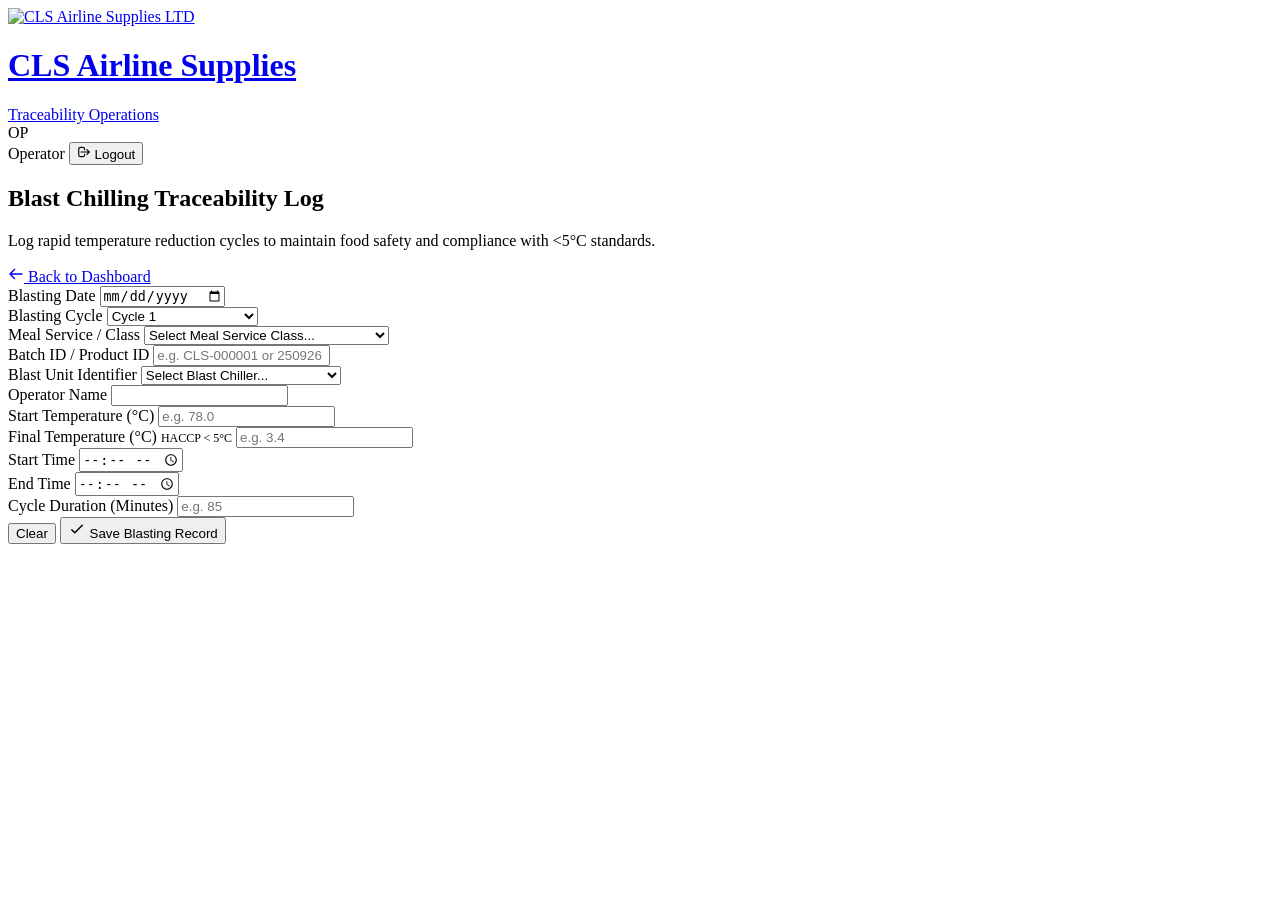
==== blasting.html @ a21a3f1f "final commit" ====
<!DOCTYPE html>
<html lang="en">
<head>
  <meta charset="UTF-8">
  <meta name="viewport" content="width=device-width, initial-scale=1.0">
  <title>Blast Chilling Traceability — CLS Airline Supplies LTD</title>
  <link rel="stylesheet" href="css/style.css">
  <link rel="icon" href="assets/cls-logo.svg">
</head>
<body>

  <!-- Header -->
  <header class="app-header">
    <div class="header-container">
      <a href="dashboard.html" class="brand-wrapper">
        <img src="assets/cls-logo.svg" alt="CLS Airline Supplies LTD" class="brand-logo-img">
        <div class="brand-info">
          <h1>CLS Airline Supplies</h1>
          <span>Traceability Operations</span>
        </div>
      </a>

      <div class="user-nav-section">
        <div class="user-status-pill">
          <div class="user-avatar" id="header-avatar">OP</div>
          <span class="user-fullname" id="header-username">Operator</span>
        <button id="btn-logout" class="btn-nav-logout" title="End Session">
          <svg width="14" height="14" fill="none" stroke="currentColor" viewBox="0 0 24 24"><path stroke-linecap="round" stroke-linejoin="round" stroke-width="2" d="M17 16l4-4m0 0l-4-4m4 4H7m6 4v1a3 3 0 01-3 3H6a3 3 0 01-3-3V7a3 3 0 013-3h4a3 3 0 013 3v1"/></svg>
          <span>Logout</span>
        </button>
      </div>
    </div>
  </header>

  <!-- Main Content -->
  <main class="main-content">
    <div class="page-title-bar">
      <div>
        <h2>Blast Chilling Traceability Log</h2>
        <p>Log rapid temperature reduction cycles to maintain food safety and compliance with &lt;5°C standards.</p>
      </div>
      <a href="dashboard.html" class="btn-back-dashboard">
        <svg width="16" height="16" fill="none" stroke="currentColor" viewBox="0 0 24 24"><path stroke-linecap="round" stroke-linejoin="round" stroke-width="2" d="M10 19l-7-7m0 0l7-7m-7 7h18"/></svg>
        Back to Dashboard
      </a>
    </div>

    <div class="form-card">
      <form id="blasting-form" autocomplete="off">
        <div class="form-grid-2">
          <div class="form-group">
            <label class="form-label" for="blast-date">Blasting Date</label>
            <input type="date" id="blast-date" class="form-control" required>
          </div>

          <div class="form-group">
            <label class="form-label" for="blast-cycle">Blasting Cycle</label>
            <select id="blast-cycle" class="form-control" required>
              <option value="Cycle 1">Cycle 1</option>
              <option value="Cycle 2">Cycle 2</option>
              <option value="Cycle 3">Cycle 3</option>
              <option value="Other">Other (Custom Cycle)</option>
            </select>
          </div>

          <div class="form-group col-span-2" id="group-custom-cycle" style="display: none;">
            <label class="form-label" for="custom-cycle">Custom Cycle Name / Description</label>
            <input type="text" id="custom-cycle" class="form-control" placeholder="Enter custom cycle name...">
          </div>

          <div class="form-group col-span-2">
            <label class="form-label" for="meal-service">Meal Service / Class</label>
            <select id="meal-service" class="form-control" required>
              <option value="" disabled selected>Select Meal Service Class...</option>
              <option value="BC HBK - Business Class Breakfast">BC HBK — Business Class Breakfast</option>
              <option value="BC LDN - Business Class Dinner">BC LDN — Business Class Dinner</option>
              <option value="YC HBK - Economy Class Breakfast">YC HBK — Economy Class Breakfast</option>
              <option value="YC LDN - Economy Class Dinner">YC LDN — Economy Class Dinner</option>
              <option value="CREW HBK - Crew Breakfast">CREW HBK — Crew Breakfast</option>
              <option value="CREW LDN - Crew Dinner">CREW LDN — Crew Dinner</option>
              <option value="Other">Other (Custom Recipe / Meal)</option>
            </select>
          </div>

          <div class="form-group">
            <label class="form-label" for="blast-batch">Batch ID / Product ID</label>
            <input type="text" id="blast-batch" class="form-control" placeholder="e.g. CLS-000001 or 250926" required>
          </div>

          <div class="form-group">
            <label class="form-label" for="blast-unit">Blast Unit Identifier</label>
            <select id="blast-unit" class="form-control" required>
              <option value="" disabled selected>Select Blast Chiller...</option>
              <option value="Blast Chiller 1">Blast Chiller 1 (High Capacity)</option>
              <option value="Blast Chiller 2">Blast Chiller 2 (High Capacity)</option>
              <option value="Blast Chiller 3">Blast Chiller 3 (Express)</option>
              <option value="Blast Freezer 1">Blast Freezer 1</option>
            </select>
          </div>

          <div class="form-group">
            <label class="form-label" for="operator-name">Operator Name</label>
            <input type="text" id="operator-name" class="form-control" required>
          </div>

          <div class="form-group">
            <label class="form-label" for="start-temp">Start Temperature (°C)</label>
            <input type="number" step="0.1" id="start-temp" class="form-control" placeholder="e.g. 78.0" required>
          </div>

          <div class="form-group">
            <label class="form-label" for="end-temp">Final Temperature (°C) <span style="color: var(--blue-light); font-size: 0.75rem;">HACCP &lt; 5°C</span></label>
            <input type="number" step="0.1" id="end-temp" class="form-control" placeholder="e.g. 3.4" required>
          </div>

          <div class="form-group">
            <label class="form-label" for="start-time">Start Time</label>
            <input type="time" id="start-time" class="form-control" required>
          </div>

          <div class="form-group">
            <label class="form-label" for="end-time">End Time</label>
            <input type="time" id="end-time" class="form-control" required>
          </div>

          <div class="form-group col-span-2">
            <label class="form-label" for="duration">Cycle Duration (Minutes)</label>
            <input type="number" id="duration" class="form-control" placeholder="e.g. 85" required>
          </div>
        </div>

        <div class="form-actions">
          <button type="reset" class="btn-secondary">Clear</button>
          <button type="submit" class="btn-primary" id="btn-blast-submit">
            <svg width="18" height="18" fill="none" stroke="currentColor" viewBox="0 0 24 24"><path stroke-linecap="round" stroke-linejoin="round" stroke-width="2" d="M5 13l4 4L19 7"/></svg>
            <span id="btn-blast-text">Save Blasting Record</span>
          </button>
        </div>
      </form>
    </div>
  </main>

  <script src="js/api-config.js"></script>
  <script src="js/api.js"></script>
  <script src="js/common.js"></script>
  <script src="js/auth.js"></script>
  <script>
    document.addEventListener('DOMContentLoaded', () => {
      const session = CLS_Auth.requireAuth();
      if (!session) return;

      const dateInput = document.getElementById('blast-date');
      dateInput.value = CLS_Common.formatDateForInput();

      document.getElementById('operator-name').value = session.user.fullName || session.user.username;

      document.getElementById('btn-logout').addEventListener('click', (e) => {
        e.preventDefault();
        CLS_Auth.logout();
      });

      const cycleSelect = document.getElementById('blast-cycle');
      const customCycleGroup = document.getElementById('group-custom-cycle');
      const customCycleInput = document.getElementById('custom-cycle');
      const mealServiceSelect = document.getElementById('meal-service');

      cycleSelect.addEventListener('change', () => {
        if (cycleSelect.value === 'Other') {
          customCycleGroup.style.display = 'block';
          customCycleInput.required = true;
          customCycleInput.focus();
        } else {
          customCycleGroup.style.display = 'none';
          customCycleInput.required = false;
        }
      });

      // Auto calculate duration on time changes
      const startTime = document.getElementById('start-time');
      const endTime = document.getElementById('end-time');
      const durationInput = document.getElementById('duration');

      function calculateMins() {
        if (startTime.value && endTime.value) {
          const [sh, sm] = startTime.value.split(':').map(Number);
          const [eh, em] = endTime.value.split(':').map(Number);
          let diff = (eh * 60 + em) - (sh * 60 + sm);
          if (diff < 0) diff += 1440;
          durationInput.value = diff;
        }
      }

      startTime.addEventListener('change', calculateMins);
      endTime.addEventListener('change', calculateMins);

      const form = document.getElementById('blasting-form');
      const submitBtn = document.getElementById('btn-blast-submit');
      const submitBtnText = document.getElementById('btn-blast-text');

      form.addEventListener('submit', async (e) => {
        e.preventDefault();

        const selectedCycle = (cycleSelect.value === 'Other')
          ? (customCycleInput.value.trim() || 'Custom Cycle')
          : cycleSelect.value;

        const record = {
          date: dateInput.value,
          cycle: selectedCycle,
          mealService: mealServiceSelect.value,
          batchId: document.getElementById('blast-batch').value.trim(),
          blastUnit: document.getElementById('blast-unit').value,
          startTemp: document.getElementById('start-temp').value,
          endTemp: document.getElementById('end-temp').value,
          startTime: startTime.value,
          endTime: endTime.value,
          duration: durationInput.value,
          operator: document.getElementById('operator-name').value.trim()
        };

        submitBtn.disabled = true;
        submitBtnText.textContent = 'Saving...';
        CLS_Common.showLoader('Recording Blasting Cycle', 'Validating chilled temp criteria');

        try {
          const res = await CLS_API.execute('saveBlasting', { record });
          CLS_Common.hideLoader();
          if (res && res.success) {
            CLS_Common.showToast(`Blasting log ${res.recordId || ''} recorded successfully!`, 'success');
            form.reset();
            dateInput.value = CLS_Common.formatDateForInput();
            document.getElementById('operator-name').value = session.user.fullName || session.user.username;
            customCycleGroup.style.display = 'none';
          }
        } catch (err) {
          CLS_Common.hideLoader();
          CLS_Common.showToast('Failed to save blasting record.', 'error');
        } finally {
          submitBtn.disabled = false;
          submitBtnText.textContent = 'Save Blasting Record';
        }
      });
    });
  </script>
</body>
</html>
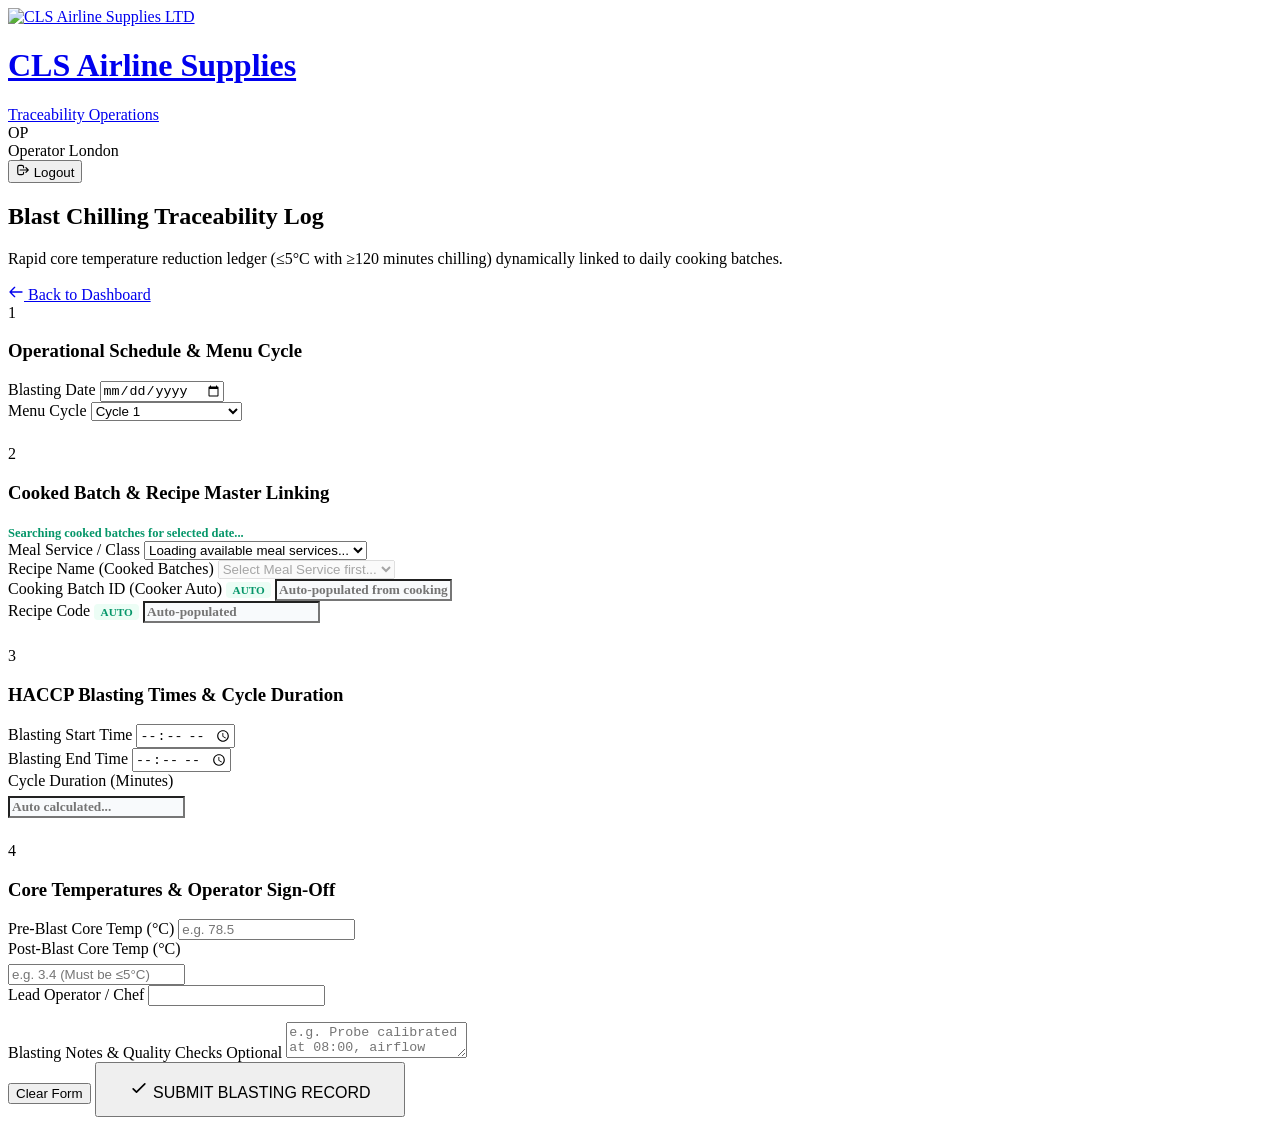
==== commit c3f75fe5: "final commit" ====
--- a/blasting.html
+++ b/blasting.html
@@ -24,6 +24,8 @@
         <div class="user-status-pill">
           <div class="user-avatar" id="header-avatar">OP</div>
           <span class="user-fullname" id="header-username">Operator</span>
+          <span class="area-badge" id="header-area">London</span>
+        </div>
         <button id="btn-logout" class="btn-nav-logout" title="End Session">
           <svg width="14" height="14" fill="none" stroke="currentColor" viewBox="0 0 24 24"><path stroke-linecap="round" stroke-linejoin="round" stroke-width="2" d="M17 16l4-4m0 0l-4-4m4 4H7m6 4v1a3 3 0 01-3 3H6a3 3 0 01-3-3V7a3 3 0 013-3h4a3 3 0 013 3v1"/></svg>
           <span>Logout</span>
@@ -37,7 +39,7 @@
     <div class="page-title-bar">
       <div>
         <h2>Blast Chilling Traceability Log</h2>
-        <p>Log rapid temperature reduction cycles to maintain food safety and compliance with &lt;5°C standards.</p>
+        <p>Rapid core temperature reduction ledger (&le;5°C with &ge;120 minutes chilling) dynamically linked to daily cooking batches.</p>
       </div>
       <a href="dashboard.html" class="btn-back-dashboard">
         <svg width="16" height="16" fill="none" stroke="currentColor" viewBox="0 0 24 24"><path stroke-linecap="round" stroke-linejoin="round" stroke-width="2" d="M10 19l-7-7m0 0l7-7m-7 7h18"/></svg>
@@ -45,8 +47,14 @@
       </a>
     </div>
 
-    <div class="form-card">
-      <form id="blasting-form" autocomplete="off">
+    <form id="blasting-form" autocomplete="off">
+      <!-- Step 1: Operational Schedule & Menu Cycle -->
+      <div class="form-card" style="margin-bottom: 1.5rem;">
+        <div class="step-card-header">
+          <div class="step-number-badge">1</div>
+          <h3>Operational Schedule &amp; Menu Cycle</h3>
+        </div>
+
         <div class="form-grid-2">
           <div class="form-group">
             <label class="form-label" for="blast-date">Blasting Date</label>
@@ -54,7 +62,7 @@
           </div>
 
           <div class="form-group">
-            <label class="form-label" for="blast-cycle">Blasting Cycle</label>
+            <label class="form-label" for="blast-cycle">Menu Cycle</label>
             <select id="blast-cycle" class="form-control" required>
               <option value="Cycle 1">Cycle 1</option>
               <option value="Cycle 2">Cycle 2</option>
@@ -65,79 +73,124 @@
 
           <div class="form-group col-span-2" id="group-custom-cycle" style="display: none;">
             <label class="form-label" for="custom-cycle">Custom Cycle Name / Description</label>
-            <input type="text" id="custom-cycle" class="form-control" placeholder="Enter custom cycle name...">
-          </div>
-
-          <div class="form-group col-span-2">
+            <input type="text" id="custom-cycle" class="form-control" placeholder="e.g. VIP Charter Flight Cycle / Special Event">
+          </div>
+        </div>
+      </div>
+
+      <!-- Step 2: Cooked Batch & Recipe Master Linking -->
+      <div class="form-card" style="margin-bottom: 1.5rem;">
+        <div class="step-card-header">
+          <div class="step-number-badge">2</div>
+          <div>
+            <h3>Cooked Batch &amp; Recipe Master Linking</h3>
+            <span id="batch-load-hint" style="font-size: 0.78rem; color: #059669; font-weight: 600;">Searching cooked batches for selected date...</span>
+          </div>
+        </div>
+
+        <div class="form-grid-2">
+          <div class="form-group">
             <label class="form-label" for="meal-service">Meal Service / Class</label>
             <select id="meal-service" class="form-control" required>
-              <option value="" disabled selected>Select Meal Service Class...</option>
-              <option value="BC HBK - Business Class Breakfast">BC HBK — Business Class Breakfast</option>
-              <option value="BC LDN - Business Class Dinner">BC LDN — Business Class Dinner</option>
-              <option value="YC HBK - Economy Class Breakfast">YC HBK — Economy Class Breakfast</option>
-              <option value="YC LDN - Economy Class Dinner">YC LDN — Economy Class Dinner</option>
-              <option value="CREW HBK - Crew Breakfast">CREW HBK — Crew Breakfast</option>
-              <option value="CREW LDN - Crew Dinner">CREW LDN — Crew Dinner</option>
-              <option value="Other">Other (Custom Recipe / Meal)</option>
+              <option value="" disabled selected>Loading available meal services...</option>
             </select>
           </div>
 
           <div class="form-group">
-            <label class="form-label" for="blast-batch">Batch ID / Product ID</label>
-            <input type="text" id="blast-batch" class="form-control" placeholder="e.g. CLS-000001 or 250926" required>
-          </div>
-
-          <div class="form-group">
-            <label class="form-label" for="blast-unit">Blast Unit Identifier</label>
-            <select id="blast-unit" class="form-control" required>
-              <option value="" disabled selected>Select Blast Chiller...</option>
-              <option value="Blast Chiller 1">Blast Chiller 1 (High Capacity)</option>
-              <option value="Blast Chiller 2">Blast Chiller 2 (High Capacity)</option>
-              <option value="Blast Chiller 3">Blast Chiller 3 (Express)</option>
-              <option value="Blast Freezer 1">Blast Freezer 1</option>
+            <label class="form-label" for="recipe-select">Recipe Name (Cooked Batches)</label>
+            <select id="recipe-select" class="form-control" required disabled>
+              <option value="" disabled selected>Select Meal Service first...</option>
             </select>
           </div>
 
           <div class="form-group">
-            <label class="form-label" for="operator-name">Operator Name</label>
+            <label class="form-label" for="blast-batch">
+              <span>Cooking Batch ID (Cooker Auto)</span>
+              <span class="auto-badge" style="background: #ecfdf5; color: #059669; font-weight: 800; padding: 0.15rem 0.4rem; border-radius: 4px; font-size: 0.7rem;">AUTO</span>
+            </label>
+            <input type="text" id="blast-batch" class="form-control" placeholder="Auto-populated from cooking" readonly required style="background: #f8fafc; font-weight: 800; font-family: var(--font-mono); color: #059669;">
+          </div>
+
+          <div class="form-group">
+            <label class="form-label" for="recipe-code">
+              <span>Recipe Code</span>
+              <span class="auto-badge" style="background: #ecfdf5; color: #059669; font-weight: 800; padding: 0.15rem 0.4rem; border-radius: 4px; font-size: 0.7rem;">AUTO</span>
+            </label>
+            <input type="text" id="recipe-code" class="form-control" placeholder="Auto-populated" readonly required style="background: #f8fafc; font-weight: 800; font-family: var(--font-mono); color: var(--brown-900);">
+          </div>
+        </div>
+      </div>
+
+      <!-- Step 3: HACCP Blasting Times & 120-Minute Target Duration -->
+      <div class="form-card" style="margin-bottom: 1.5rem;">
+        <div class="step-card-header">
+          <div class="step-number-badge">3</div>
+          <h3>HACCP Blasting Times &amp; Cycle Duration</h3>
+        </div>
+
+        <div class="form-grid-3">
+          <div class="form-group">
+            <label class="form-label" for="start-time">Blasting Start Time</label>
+            <input type="time" id="start-time" class="form-control" required>
+          </div>
+
+          <div class="form-group">
+            <label class="form-label" for="end-time">Blasting End Time</label>
+            <input type="time" id="end-time" class="form-control" required>
+          </div>
+
+          <div class="form-group">
+            <div style="display: flex; justify-content: space-between; align-items: center; margin-bottom: 0.35rem;">
+              <label class="form-label" for="duration" style="margin-bottom: 0;">Cycle Duration (Minutes)</label>
+              <span id="duration-badge" style="display: none; font-size: 0.72rem; font-weight: 800; padding: 0.2rem 0.5rem; border-radius: 999px;"></span>
+            </div>
+            <input type="number" id="duration" class="form-control" placeholder="Auto calculated..." readonly required style="background: #f8fafc; font-weight: 800; font-family: var(--font-mono);">
+          </div>
+        </div>
+      </div>
+
+      <!-- Step 4: Core Temperature Verification & Operator Sign-Off -->
+      <div class="form-card" style="margin-bottom: 1.5rem;">
+        <div class="step-card-header">
+          <div class="step-number-badge">4</div>
+          <h3>Core Temperatures &amp; Operator Sign-Off</h3>
+        </div>
+
+        <div class="form-grid-3">
+          <div class="form-group">
+            <label class="form-label" for="start-temp">Pre-Blast Core Temp (°C)</label>
+            <input type="number" step="0.1" id="start-temp" class="form-control" placeholder="e.g. 78.5" required>
+          </div>
+
+          <div class="form-group">
+            <div style="display: flex; justify-content: space-between; align-items: center; margin-bottom: 0.35rem;">
+              <label class="form-label" for="end-temp" style="margin-bottom: 0;">Post-Blast Core Temp (°C)</label>
+              <span id="temp-badge" style="display: none; font-size: 0.72rem; font-weight: 800; padding: 0.2rem 0.5rem; border-radius: 999px;"></span>
+            </div>
+            <input type="number" step="0.1" id="end-temp" class="form-control" placeholder="e.g. 3.4 (Must be &le;5°C)" required>
+          </div>
+
+          <div class="form-group">
+            <label class="form-label" for="operator-name">Lead Operator / Chef</label>
             <input type="text" id="operator-name" class="form-control" required>
           </div>
-
-          <div class="form-group">
-            <label class="form-label" for="start-temp">Start Temperature (°C)</label>
-            <input type="number" step="0.1" id="start-temp" class="form-control" placeholder="e.g. 78.0" required>
-          </div>
-
-          <div class="form-group">
-            <label class="form-label" for="end-temp">Final Temperature (°C) <span style="color: var(--blue-light); font-size: 0.75rem;">HACCP &lt; 5°C</span></label>
-            <input type="number" step="0.1" id="end-temp" class="form-control" placeholder="e.g. 3.4" required>
-          </div>
-
-          <div class="form-group">
-            <label class="form-label" for="start-time">Start Time</label>
-            <input type="time" id="start-time" class="form-control" required>
-          </div>
-
-          <div class="form-group">
-            <label class="form-label" for="end-time">End Time</label>
-            <input type="time" id="end-time" class="form-control" required>
-          </div>
-
-          <div class="form-group col-span-2">
-            <label class="form-label" for="duration">Cycle Duration (Minutes)</label>
-            <input type="number" id="duration" class="form-control" placeholder="e.g. 85" required>
-          </div>
-        </div>
-
+        </div>
+
+        <div class="form-group" style="margin-top: 1rem;">
+          <label class="form-label" for="blast-notes">Blasting Notes &amp; Quality Checks <span class="optional">Optional</span></label>
+          <textarea id="blast-notes" class="form-control" placeholder="e.g. Probe calibrated at 08:00, airflow verified on Chiller #2..."></textarea>
+        </div>
+
+        <!-- Form Actions -->
         <div class="form-actions">
-          <button type="reset" class="btn-secondary">Clear</button>
-          <button type="submit" class="btn-primary" id="btn-blast-submit">
-            <svg width="18" height="18" fill="none" stroke="currentColor" viewBox="0 0 24 24"><path stroke-linecap="round" stroke-linejoin="round" stroke-width="2" d="M5 13l4 4L19 7"/></svg>
-            <span id="btn-blast-text">Save Blasting Record</span>
+          <button type="reset" class="btn-secondary" id="btn-reset-form">Clear Form</button>
+          <button type="submit" class="btn-primary" id="btn-blast-submit" style="padding: 0.85rem 2rem; font-size: 1rem;">
+            <svg width="20" height="20" fill="none" stroke="currentColor" viewBox="0 0 24 24"><path stroke-linecap="round" stroke-linejoin="round" stroke-width="2" d="M5 13l4 4L19 7"/></svg>
+            <span id="btn-blast-text">SUBMIT BLASTING RECORD</span>
           </button>
         </div>
-      </form>
-    </div>
+      </div>
+    </form>
   </main>
 
   <script src="js/api-config.js"></script>
@@ -145,25 +198,55 @@
   <script src="js/common.js"></script>
   <script src="js/auth.js"></script>
   <script>
-    document.addEventListener('DOMContentLoaded', () => {
+    document.addEventListener('DOMContentLoaded', async () => {
       const session = CLS_Auth.requireAuth();
       if (!session) return;
 
-      const dateInput = document.getElementById('blast-date');
-      dateInput.value = CLS_Common.formatDateForInput();
-
-      document.getElementById('operator-name').value = session.user.fullName || session.user.username;
+      // Header avatar & logout
+      const username = session.user.fullName || session.user.username;
+      document.getElementById('header-username').textContent = username;
+      const avatarEl = document.getElementById('header-avatar');
+      if (avatarEl && session.user.username) {
+        avatarEl.textContent = session.user.username.slice(0, 2).toUpperCase();
+      }
 
       document.getElementById('btn-logout').addEventListener('click', (e) => {
         e.preventDefault();
         CLS_Auth.logout();
       });
 
+      // Form Elements
+      const dateInput = document.getElementById('blast-date');
       const cycleSelect = document.getElementById('blast-cycle');
       const customCycleGroup = document.getElementById('group-custom-cycle');
       const customCycleInput = document.getElementById('custom-cycle');
       const mealServiceSelect = document.getElementById('meal-service');
-
+      const recipeSelect = document.getElementById('recipe-select');
+      const batchInput = document.getElementById('blast-batch');
+      const recipeCodeInput = document.getElementById('recipe-code');
+      const startTempInput = document.getElementById('start-temp');
+      const endTempInput = document.getElementById('end-temp');
+      const tempBadge = document.getElementById('temp-badge');
+      const startTimeInput = document.getElementById('start-time');
+      const endTimeInput = document.getElementById('end-time');
+      const durationInput = document.getElementById('duration');
+      const durationBadge = document.getElementById('duration-badge');
+      const operatorInput = document.getElementById('operator-name');
+      const notesInput = document.getElementById('blast-notes');
+      const batchHint = document.getElementById('batch-load-hint');
+      const form = document.getElementById('blasting-form');
+      const submitBtn = document.getElementById('btn-blast-submit');
+      const submitBtnText = document.getElementById('btn-blast-text');
+
+      // State
+      let dailyCookedBatches = [];
+      let selectedBatch = null;
+
+      // Initialize defaults
+      dateInput.value = CLS_Common.formatDateForInput();
+      operatorInput.value = username;
+
+      // Cycle change handler
       cycleSelect.addEventListener('change', () => {
         if (cycleSelect.value === 'Other') {
           customCycleGroup.style.display = 'block';
@@ -173,73 +256,313 @@
           customCycleGroup.style.display = 'none';
           customCycleInput.required = false;
         }
+        loadCookedBatchesForSelectedDay();
       });
 
-      // Auto calculate duration on time changes
-      const startTime = document.getElementById('start-time');
-      const endTime = document.getElementById('end-time');
-      const durationInput = document.getElementById('duration');
-
-      function calculateMins() {
-        if (startTime.value && endTime.value) {
-          const [sh, sm] = startTime.value.split(':').map(Number);
-          const [eh, em] = endTime.value.split(':').map(Number);
+      dateInput.addEventListener('change', loadCookedBatchesForSelectedDay);
+
+      // Load available cooked batches for selected date and cycle
+      async function loadCookedBatchesForSelectedDay() {
+        const date = dateInput.value;
+        const cycle = (cycleSelect.value === 'Other')
+          ? (customCycleInput.value.trim() || 'Other')
+          : cycleSelect.value;
+
+        batchHint.textContent = `Fetching cooking records for ${CLS_Common.formatDisplayDate(date)}...`;
+        mealServiceSelect.disabled = true;
+        mealServiceSelect.innerHTML = '<option value="" disabled selected>Loading cooked meal services...</option>';
+        recipeSelect.disabled = true;
+        recipeSelect.innerHTML = '<option value="" disabled selected>Select Meal Service first...</option>';
+        batchInput.value = '';
+        recipeCodeInput.value = '';
+
+        try {
+          const res = await CLS_API.execute('getCookingReportData', { date, cycle });
+          dailyCookedBatches = (res && res.success && res.data) ? res.data : [];
+
+          if (dailyCookedBatches.length > 0) {
+            batchHint.textContent = `✅ ${dailyCookedBatches.length} cooked batch(es) found for this date.`;
+            batchHint.style.color = '#059669';
+
+            // Extract distinct meal services
+            const uniqueServices = [...new Set(dailyCookedBatches.map(b => b.mealService).filter(Boolean))];
+            
+            mealServiceSelect.innerHTML = '<option value="" disabled selected>Select Cooked Meal Service...</option>';
+            uniqueServices.forEach(s => {
+              const opt = document.createElement('option');
+              opt.value = s;
+              opt.textContent = s;
+              mealServiceSelect.appendChild(opt);
+            });
+            mealServiceSelect.disabled = false;
+          } else {
+            batchHint.textContent = `No cooking batches logged for this date. Showing all standard meal services.`;
+            batchHint.style.color = '#d97706';
+
+            // Fallback standard options so operators are never blocked
+            mealServiceSelect.innerHTML = `
+              <option value="" disabled selected>Select Meal Service Class...</option>
+              <option value="BC HBK - Business Class Breakfast">BC HBK — Business Class Breakfast</option>
+              <option value="BC LDN - Business Class Dinner">BC LDN — Business Class Dinner</option>
+              <option value="YC HBK - Economy Class Breakfast">YC HBK — Economy Class Breakfast</option>
+              <option value="YC LDN - Economy Dinner">YC LDN — Economy Dinner</option>
+              <option value="CREW HBK - Crew Breakfast">CREW HBK — Crew Breakfast</option>
+              <option value="CREW LDN - Crew Dinner">CREW LDN — Crew Dinner</option>
+              <option value="Other">Other (Custom Service)</option>
+            `;
+            mealServiceSelect.disabled = false;
+          }
+        } catch (err) {
+          batchHint.textContent = 'Could not load cooked batches. You can still enter records manually.';
+          batchHint.style.color = '#e11d48';
+          mealServiceSelect.disabled = false;
+        }
+      }
+
+      // Meal Service change handler -> populate recipes
+      mealServiceSelect.addEventListener('change', async () => {
+        const selectedService = mealServiceSelect.value;
+        recipeSelect.disabled = true;
+        recipeSelect.innerHTML = '<option value="" disabled selected>Loading recipes...</option>';
+        batchInput.value = '';
+        recipeCodeInput.value = '';
+
+        // Filter batches from daily cooked list matching meal service
+        const matchingBatches = dailyCookedBatches.filter(b => b.mealService === selectedService);
+
+        if (matchingBatches.length > 0) {
+          recipeSelect.innerHTML = '<option value="" disabled selected>Select Cooked Recipe...</option>';
+          matchingBatches.forEach((b, idx) => {
+            const opt = document.createElement('option');
+            opt.value = String(idx);
+            const bId = b.batchCode || b.cookingRecordId;
+            const rCode = b.recipeCode ? ` [${b.recipeCode}]` : '';
+            opt.textContent = `${b.recipeName || b.productName}${rCode} (Batch: ${bId})`;
+            recipeSelect.appendChild(opt);
+          });
+          recipeSelect.disabled = false;
+        } else {
+          // Fallback: Query recipe master list for this service
+          const cycle = (cycleSelect.value === 'Other') ? (customCycleInput.value.trim() || 'Other') : cycleSelect.value;
+          try {
+            const res = await CLS_API.execute('getRecipes', { cycle, mealService: selectedService });
+            if (res && res.success && res.data && res.data.length > 0) {
+              recipeSelect.innerHTML = '<option value="" disabled selected>Select Recipe...</option>';
+              res.data.forEach(r => {
+                const opt = document.createElement('option');
+                opt.value = 'REC_' + r.recipeId;
+                opt.dataset.recipeCode = r.recipeCode || r.recipeId;
+                opt.dataset.recipeName = r.recipeName;
+                opt.textContent = `${r.recipeName} (${r.recipeCode || r.recipeId})`;
+                recipeSelect.appendChild(opt);
+              });
+              recipeSelect.disabled = false;
+            } else {
+              recipeSelect.innerHTML = '<option value="" disabled selected>No recipes found for service</option>';
+            }
+          } catch (e) {
+            recipeSelect.innerHTML = '<option value="" disabled selected>Error loading recipes</option>';
+          }
+        }
+      });
+
+      // Recipe selection -> auto fill Batch ID, Recipe Code, Start Temp
+      recipeSelect.addEventListener('change', () => {
+        const val = recipeSelect.value;
+        const matchingBatches = dailyCookedBatches.filter(b => b.mealService === mealServiceSelect.value);
+
+        if (val.startsWith('REC_')) {
+          // Standard recipe selected
+          const opt = recipeSelect.selectedOptions[0];
+          recipeCodeInput.value = (opt && opt.dataset.recipeCode) || '';
+          
+          // Auto generate date batch code CK-DDMMYY
+          const dVal = dateInput.value;
+          if (dVal) {
+            const p = dVal.split('-');
+            batchInput.value = `CK-${p[2]}${p[1]}${p[0].slice(-2)}`;
+          } else {
+            batchInput.value = 'CK-BATCH';
+          }
+          if (!startTempInput.value) startTempInput.value = '75.0';
+        } else {
+          // Cooked batch selected
+          const idx = parseInt(val, 10);
+          selectedBatch = matchingBatches[idx];
+          if (selectedBatch) {
+            batchInput.value = selectedBatch.batchCode || selectedBatch.cookingRecordId || '';
+            recipeCodeInput.value = selectedBatch.recipeCode || selectedBatch.recipeId || '';
+            
+            // Auto fill pre-blast starting temp from cooked core temp
+            if (selectedBatch.coreTemperature) {
+              const numTemp = parseFloat(String(selectedBatch.coreTemperature).replace(/[^0-9.]/g, ''));
+              if (!isNaN(numTemp) && numTemp > 0) {
+                startTempInput.value = numTemp;
+              }
+            }
+          }
+        }
+      });
+
+      // Auto-Calculate Duration on Start & End Time + HACCP >= 120-Minute Target
+      function calculateDuration() {
+        if (startTimeInput.value && endTimeInput.value) {
+          const [sh, sm] = startTimeInput.value.split(':').map(Number);
+          const [eh, em] = endTimeInput.value.split(':').map(Number);
           let diff = (eh * 60 + em) - (sh * 60 + sm);
-          if (diff < 0) diff += 1440;
+          if (diff < 0) diff += 1440; // Overnight wrap
+
           durationInput.value = diff;
+          durationBadge.style.display = 'inline-flex';
+
+          if (diff >= 120) {
+            durationBadge.style.background = '#ecfdf5';
+            durationBadge.style.color = '#059669';
+            durationBadge.style.border = '1px solid #a7f3d0';
+            durationBadge.innerHTML = `✅ Chilling &ge;120 Mins Met (${diff}m)`;
+          } else {
+            durationBadge.style.background = '#fff1f2';
+            durationBadge.style.color = '#e11d48';
+            durationBadge.style.border = '1px solid #fecdd3';
+            durationBadge.innerHTML = `⚠️ Under 120 Min Target (${diff}m)`;
+          }
+        } else {
+          durationBadge.style.display = 'none';
         }
       }
 
-      startTime.addEventListener('change', calculateMins);
-      endTime.addEventListener('change', calculateMins);
-
-      const form = document.getElementById('blasting-form');
-      const submitBtn = document.getElementById('btn-blast-submit');
-      const submitBtnText = document.getElementById('btn-blast-text');
-
+      startTimeInput.addEventListener('change', calculateDuration);
+      endTimeInput.addEventListener('change', calculateDuration);
+      startTimeInput.addEventListener('input', calculateDuration);
+      endTimeInput.addEventListener('input', calculateDuration);
+
+      // Real-time Final Core Temperature <= 5°C HACCP Validation
+      endTempInput.addEventListener('input', () => {
+        const val = parseFloat(endTempInput.value);
+        if (isNaN(val) || endTempInput.value === '') {
+          tempBadge.style.display = 'none';
+          return;
+        }
+
+        tempBadge.style.display = 'inline-flex';
+        if (val <= 5.0) {
+          tempBadge.style.background = '#ecfdf5';
+          tempBadge.style.color = '#059669';
+          tempBadge.style.border = '1px solid #a7f3d0';
+          tempBadge.innerHTML = '✅ HACCP &le;5°C Safe Chill Met';
+        } else {
+          tempBadge.style.background = '#fff1f2';
+          tempBadge.style.color = '#e11d48';
+          tempBadge.style.border = '1px solid #fecdd3';
+          tempBadge.innerHTML = '⚠️ Above Safe Threshold (&gt;5°C)';
+        }
+      });
+
+      // Submit Form Handler
       form.addEventListener('submit', async (e) => {
         e.preventDefault();
 
-        const selectedCycle = (cycleSelect.value === 'Other')
-          ? (customCycleInput.value.trim() || 'Custom Cycle')
+        const blastingDate = dateInput.value;
+        const cycle = (cycleSelect.value === 'Other')
+          ? (customCycleInput.value.trim() || 'Other')
           : cycleSelect.value;
+        const mealService = mealServiceSelect.value;
+        const batchId = batchInput.value.trim();
+        const recipeCode = recipeCodeInput.value.trim();
+        const startTemp = parseFloat(startTempInput.value);
+        const endTemp = parseFloat(endTempInput.value);
+        const startTime = startTimeInput.value;
+        const endTime = endTimeInput.value;
+        const duration = parseInt(durationInput.value, 10);
+        const operator = operatorInput.value.trim();
+
+        // Determine recipe name
+        let recipeName = '';
+        if (recipeSelect.value.startsWith('REC_')) {
+          recipeName = (recipeSelect.selectedOptions[0] && recipeSelect.selectedOptions[0].dataset.recipeName) || recipeSelect.selectedOptions[0].textContent;
+        } else if (selectedBatch) {
+          recipeName = selectedBatch.recipeName || selectedBatch.productName || '';
+        } else if (recipeSelect.selectedOptions[0]) {
+          recipeName = recipeSelect.selectedOptions[0].textContent;
+        }
+
+        if (!mealService) {
+          CLS_Common.showToast('Please select a Meal Service / Class.', 'warning');
+          mealServiceSelect.focus();
+          return;
+        }
+
+        if (!recipeName || !recipeCode) {
+          CLS_Common.showToast('Please select an active Recipe.', 'warning');
+          recipeSelect.focus();
+          return;
+        }
+
+        if (isNaN(startTemp) || isNaN(endTemp)) {
+          CLS_Common.showToast('Please enter both pre-blast and post-blast core temperatures.', 'warning');
+          return;
+        }
+
+        if (!startTime || !endTime || isNaN(duration)) {
+          CLS_Common.showToast('Please enter valid Start and End times.', 'warning');
+          return;
+        }
+
+        const isCompliant = (duration >= 120 && endTemp <= 5.0);
+        const haccpStatus = isCompliant ? 'Compliant (≤5°C in ≥120m)' : 'Non-Compliant Check Required';
 
         const record = {
-          date: dateInput.value,
-          cycle: selectedCycle,
-          mealService: mealServiceSelect.value,
-          batchId: document.getElementById('blast-batch').value.trim(),
-          blastUnit: document.getElementById('blast-unit').value,
-          startTemp: document.getElementById('start-temp').value,
-          endTemp: document.getElementById('end-temp').value,
-          startTime: startTime.value,
-          endTime: endTime.value,
-          duration: durationInput.value,
-          operator: document.getElementById('operator-name').value.trim()
+          date: blastingDate,
+          cycle: cycle,
+          mealService: mealService,
+          recipeCode: recipeCode,
+          recipeName: recipeName,
+          batchId: batchId,
+          cookingBatchId: batchId,
+          startTemp: startTemp,
+          endTemp: endTemp,
+          startTime: startTime,
+          endTime: endTime,
+          duration: duration,
+          operator: operator,
+          haccpStatus: haccpStatus,
+          notes: notesInput.value.trim()
         };
 
         submitBtn.disabled = true;
-        submitBtnText.textContent = 'Saving...';
-        CLS_Common.showLoader('Recording Blasting Cycle', 'Validating chilled temp criteria');
+        submitBtnText.textContent = 'SAVING TO DATABASE...';
+        CLS_Common.showLoader('Recording Blasting Cycle', 'Saving chilled batch log & HACCP parameters');
 
         try {
           const res = await CLS_API.execute('saveBlasting', { record });
           CLS_Common.hideLoader();
+
           if (res && res.success) {
             CLS_Common.showToast(`Blasting log ${res.recordId || ''} recorded successfully!`, 'success');
+            
+            // Reset form
             form.reset();
             dateInput.value = CLS_Common.formatDateForInput();
-            document.getElementById('operator-name').value = session.user.fullName || session.user.username;
+            operatorInput.value = username;
             customCycleGroup.style.display = 'none';
+            durationBadge.style.display = 'none';
+            tempBadge.style.display = 'none';
+            selectedBatch = null;
+            loadCookedBatchesForSelectedDay();
+          } else {
+            throw new Error(res ? res.error : 'Failed to save blasting record.');
           }
         } catch (err) {
           CLS_Common.hideLoader();
-          CLS_Common.showToast('Failed to save blasting record.', 'error');
+          CLS_Common.showToast(err.message || 'Database error while saving blasting log.', 'error');
         } finally {
           submitBtn.disabled = false;
-          submitBtnText.textContent = 'Save Blasting Record';
+          submitBtnText.textContent = 'SUBMIT BLASTING RECORD';
         }
       });
+
+      // Initial load
+      loadCookedBatchesForSelectedDay();
     });
   </script>
 </body>
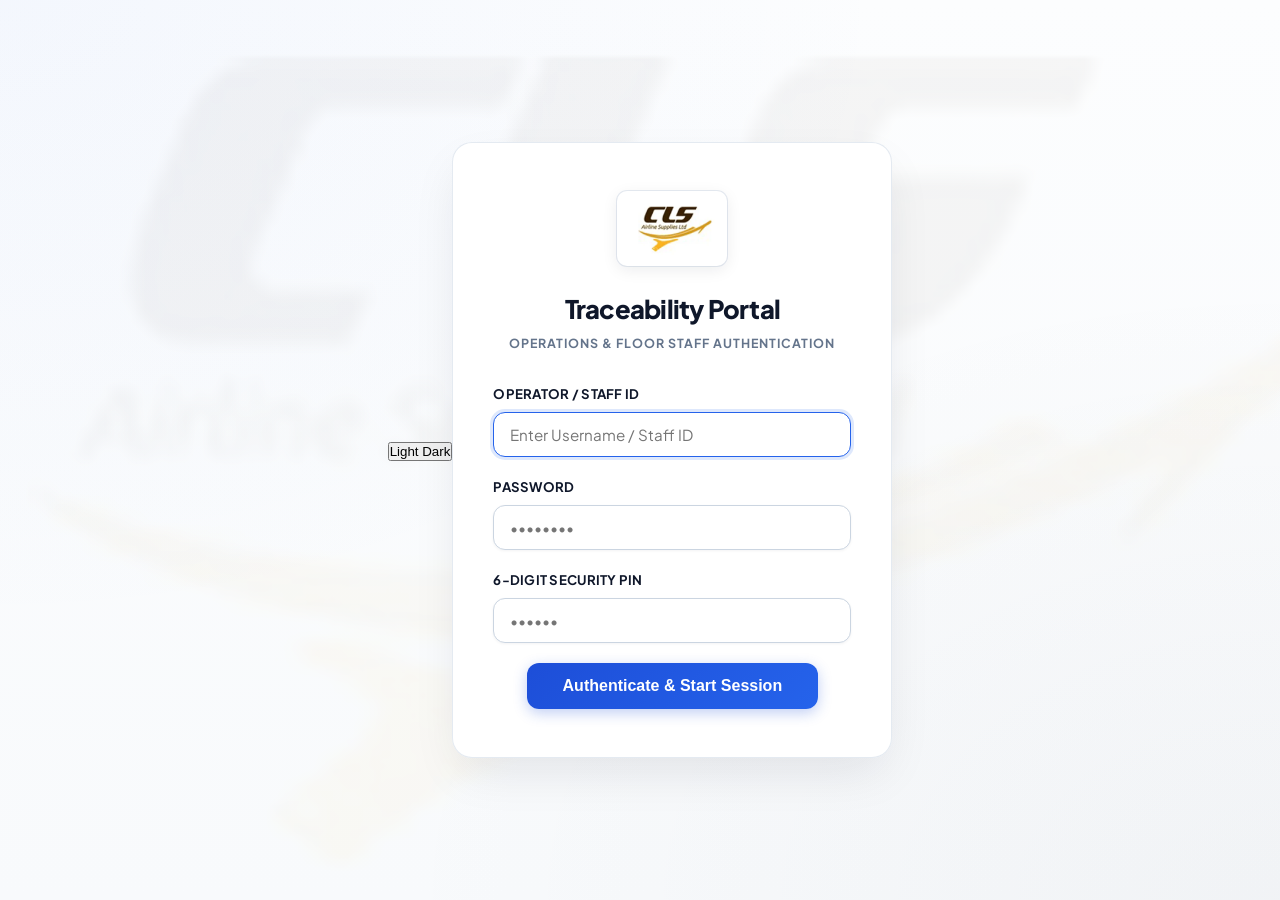
==== commit 432f9f16: "Add files via upload" ====
--- a/blasting.html
+++ b/blasting.html
@@ -6,192 +6,356 @@
   <title>Blast Chilling Traceability — CLS Airline Supplies LTD</title>
   <link rel="stylesheet" href="css/style.css">
   <link rel="icon" href="assets/cls-logo.svg">
+  <script>
+    (function() {
+      var savedTheme = localStorage.getItem('cls_theme') || 'dark';
+      document.documentElement.setAttribute('data-theme', savedTheme);
+    })();
+  </script>
+  <style>
+    .blasting-top-hero {
+      display: flex;
+      align-items: center;
+      justify-content: space-between;
+      flex-wrap: wrap;
+      gap: 1rem;
+      margin-bottom: 1.5rem;
+    }
+    .kpi-stat-badge {
+      display: inline-flex;
+      align-items: center;
+      gap: 0.5rem;
+      padding: 0.45rem 0.9rem;
+      border-radius: 999px;
+      font-size: 0.82rem;
+      font-weight: 700;
+    }
+    .kpi-stat-cooked {
+      background: #fef3c7;
+      color: #92400e;
+      border: 1px solid #fde68a;
+    }
+    .kpi-stat-chilled {
+      background: #ecfdf5;
+      color: #065f46;
+      border: 1px solid #a7f3d0;
+    }
+    .sticky-actions-bar {
+      position: sticky;
+      bottom: 1rem;
+      z-index: 100;
+      background: rgba(15, 23, 42, 0.95);
+      backdrop-filter: blur(8px);
+      border-radius: 12px;
+      padding: 0.85rem 1.5rem;
+      display: flex;
+      align-items: center;
+      justify-content: space-between;
+      flex-wrap: wrap;
+      gap: 1rem;
+      box-shadow: 0 10px 25px -5px rgba(0, 0, 0, 0.3), 0 8px 10px -6px rgba(0, 0, 0, 0.2);
+      border: 1px solid rgba(255, 255, 255, 0.1);
+      margin-top: 1.5rem;
+    }
+    .btn-save-all-main {
+      display: inline-flex;
+      align-items: center;
+      justify-content: center;
+      gap: 0.6rem;
+      background: linear-gradient(135deg, #059669 0%, #10b981 100%);
+      color: #ffffff;
+      border: none;
+      padding: 0.75rem 1.75rem;
+      border-radius: 8px;
+      font-size: 0.95rem;
+      font-weight: 800;
+      cursor: pointer;
+      box-shadow: 0 4px 14px rgba(16, 185, 129, 0.35);
+      transition: all 0.2s ease;
+      letter-spacing: 0.02em;
+    }
+    .btn-save-all-main:hover {
+      transform: translateY(-2px);
+      box-shadow: 0 6px 20px rgba(16, 185, 129, 0.45);
+      background: linear-gradient(135deg, #047857 0%, #059669 100%);
+    }
+    .btn-save-all-main:disabled {
+      opacity: 0.6;
+      cursor: not-allowed;
+      transform: none;
+    }
+    .btn-save-top {
+      display: inline-flex;
+      align-items: center;
+      gap: 0.5rem;
+      background: #059669;
+      color: #ffffff;
+      border: none;
+      padding: 0.55rem 1.25rem;
+      border-radius: 8px;
+      font-size: 0.85rem;
+      font-weight: 800;
+      cursor: pointer;
+      transition: all 0.2s ease;
+    }
+    .btn-save-top:hover {
+      background: #047857;
+      transform: translateY(-1px);
+    }
+    .excel-table td {
+      vertical-align: middle;
+      padding: 0.5rem 0.55rem;
+    }
+    .cell-input, .cell-select {
+      width: 100%;
+      font-size: 0.85rem;
+      padding: 0.4rem 0.5rem;
+      border: 1px solid #cbd5e1;
+      border-radius: 6px;
+      background: #ffffff;
+      font-family: inherit;
+    }
+    .cell-input:focus, .cell-select:focus {
+      outline: none;
+      border-color: #0284c7;
+      box-shadow: 0 0 0 2px rgba(2, 132, 199, 0.15);
+    }
+    .cell-readonly {
+      background: #f8fafc;
+      color: #334155;
+      font-weight: 700;
+      font-family: var(--font-mono, monospace);
+    }
+    .duration-badge {
+      display: inline-flex;
+      align-items: center;
+      padding: 0.2rem 0.45rem;
+      border-radius: 4px;
+      font-size: 0.75rem;
+      font-weight: 800;
+      white-space: nowrap;
+    }
+    .duration-pass {
+      background: #ecfdf5;
+      color: #059669;
+      border: 1px solid #a7f3d0;
+    }
+    .duration-warn {
+      background: #fff1f2;
+      color: #e11d48;
+      border: 1px solid #fecdd3;
+    }
+    .auto-reflect-chip {
+      display: inline-block;
+      font-size: 0.68rem;
+      font-weight: 800;
+      padding: 0.1rem 0.35rem;
+      border-radius: 3px;
+      background: #dbeafe;
+      color: #1e40af;
+      margin-left: 4px;
+    }
+  </style>
 </head>
 <body>
 
-  <!-- Header -->
+  <!-- Top Header Bar -->
   <header class="app-header">
     <div class="header-container">
       <a href="dashboard.html" class="brand-wrapper">
         <img src="assets/cls-logo.svg" alt="CLS Airline Supplies LTD" class="brand-logo-img">
         <div class="brand-info">
           <h1>CLS Airline Supplies</h1>
-          <span>Traceability Operations</span>
+          <span>Operations Traceability</span>
         </div>
       </a>
 
       <div class="user-nav-section">
+        <button id="theme-toggle-btn" class="theme-toggle-btn" type="button" aria-label="Toggle Theme">
+          <span class="theme-toggle-indicator"></span>
+          <span>Theme</span>
+        </button>
+
         <div class="user-status-pill">
           <div class="user-avatar" id="header-avatar">OP</div>
           <span class="user-fullname" id="header-username">Operator</span>
           <span class="area-badge" id="header-area">London</span>
         </div>
-        <button id="btn-logout" class="btn-nav-logout" title="End Session">
-          <svg width="14" height="14" fill="none" stroke="currentColor" viewBox="0 0 24 24"><path stroke-linecap="round" stroke-linejoin="round" stroke-width="2" d="M17 16l4-4m0 0l-4-4m4 4H7m6 4v1a3 3 0 01-3 3H6a3 3 0 01-3-3V7a3 3 0 013-3h4a3 3 0 013 3v1"/></svg>
+
+        <button id="btn-logout" class="btn-nav-logout" type="button" title="End Session">
           <span>Logout</span>
         </button>
       </div>
     </div>
   </header>
 
-  <!-- Main Content -->
-  <main class="main-content">
-    <div class="page-title-bar">
-      <div>
-        <h2>Blast Chilling Traceability Log</h2>
-        <p>Rapid core temperature reduction ledger (&le;5°C with &ge;120 minutes chilling) dynamically linked to daily cooking batches.</p>
-      </div>
-      <a href="dashboard.html" class="btn-back-dashboard">
-        <svg width="16" height="16" fill="none" stroke="currentColor" viewBox="0 0 24 24"><path stroke-linecap="round" stroke-linejoin="round" stroke-width="2" d="M10 19l-7-7m0 0l7-7m-7 7h18"/></svg>
-        Back to Dashboard
-      </a>
+  <!-- Two-Panel Navigator Architecture -->
+  <div class="app-two-panel-layout">
+
+    <!-- Panel 1: Sidebar Navigator (Uniform Parallel Sized Buttons) -->
+    <aside class="app-sidebar-panel">
+      <div class="sidebar-heading">Operations</div>
+      <a href="dashboard.html" class="website-nav-btn">Overview</a>
+      <a href="goods-in.html" class="website-nav-btn">Goods In</a>
+      <a href="storage.html" class="website-nav-btn">Storage</a>
+      <a href="cooking.html" class="website-nav-btn">Cooking</a>
+      <a href="blasting.html" class="website-nav-btn active">Blasting</a>
+      <a href="packing.html" class="website-nav-btn">Packing</a>
+      <a href="temperature.html" class="website-nav-btn">Daily Temp</a>
+    </aside>
+
+    <!-- Panel 2: Main Content Workspace -->
+    <main class="app-main-panel">
+    <div class="blasting-top-hero">
+      <div class="page-title-bar" style="margin-bottom: 0;">
+        <div>
+          <h2>Blast Chilling Traceability Log</h2>
+          <p>Rapid core temperature reduction ledger (&le;5°C with &ge;120 minutes chilling) auto-reflected from Cooking batches.</p>
+        </div>
+      </div>
+      <div style="display: flex; gap: 0.75rem; align-items: center; flex-wrap: wrap;">
+        <button type="button" class="btn-save-top" id="btn-save-top">
+          <svg width="16" height="16" fill="none" stroke="currentColor" viewBox="0 0 24 24"><path stroke-linecap="round" stroke-linejoin="round" stroke-width="2" d="M5 13l4 4L19 7"/></svg>
+          <span>SAVE ALL BLAST CHILLING</span>
+        </button>
+        <a href="dashboard.html" class="btn-back-dashboard">
+          <svg width="16" height="16" fill="none" stroke="currentColor" viewBox="0 0 24 24"><path stroke-linecap="round" stroke-linejoin="round" stroke-width="2" d="M10 19l-7-7m0 0l7-7m-7 7h18"/></svg>
+          Dashboard
+        </a>
+      </div>
     </div>
 
-    <form id="blasting-form" autocomplete="off">
-      <!-- Step 1: Operational Schedule & Menu Cycle -->
-      <div class="form-card" style="margin-bottom: 1.5rem;">
-        <div class="step-card-header">
-          <div class="step-number-badge">1</div>
-          <h3>Operational Schedule &amp; Menu Cycle</h3>
-        </div>
-
-        <div class="form-grid-2">
-          <div class="form-group">
-            <label class="form-label" for="blast-date">Blasting Date</label>
-            <input type="date" id="blast-date" class="form-control" required>
-          </div>
-
-          <div class="form-group">
-            <label class="form-label" for="blast-cycle">Menu Cycle</label>
-            <select id="blast-cycle" class="form-control" required>
-              <option value="Cycle 1">Cycle 1</option>
-              <option value="Cycle 2">Cycle 2</option>
-              <option value="Cycle 3">Cycle 3</option>
-              <option value="Other">Other (Custom Cycle)</option>
-            </select>
-          </div>
-
-          <div class="form-group col-span-2" id="group-custom-cycle" style="display: none;">
-            <label class="form-label" for="custom-cycle">Custom Cycle Name / Description</label>
-            <input type="text" id="custom-cycle" class="form-control" placeholder="e.g. VIP Charter Flight Cycle / Special Event">
+    <!-- 1. Operational Schedule & Menu Cycle -->
+    <div class="goods-master-card">
+      <div class="goods-master-header">
+        <div class="goods-master-title">
+          <svg width="22" height="22" fill="none" stroke="#2563eb" viewBox="0 0 24 24"><path stroke-linecap="round" stroke-linejoin="round" stroke-width="2" d="M12 8v4l3 3m6-3a9 9 0 11-18 0 9 9 0 0118 0z"/></svg>
+          <div>
+            <h3>Operational Schedule &amp; Menu Cycle</h3>
           </div>
         </div>
-      </div>
-
-      <!-- Step 2: Cooked Batch & Recipe Master Linking -->
-      <div class="form-card" style="margin-bottom: 1.5rem;">
-        <div class="step-card-header">
-          <div class="step-number-badge">2</div>
-          <div>
-            <h3>Cooked Batch &amp; Recipe Master Linking</h3>
-            <span id="batch-load-hint" style="font-size: 0.78rem; color: #059669; font-weight: 600;">Searching cooked batches for selected date...</span>
+        <div style="display: flex; gap: 0.5rem; align-items: center;">
+          <span class="kpi-stat-badge kpi-stat-cooked" id="badge-cooked-kpi">0 Cooked Batches</span>
+          <span class="kpi-stat-badge kpi-stat-chilled" id="badge-chilled-kpi">0 Blasting Rows</span>
+        </div>
+      </div>
+
+      <div class="goods-master-body">
+        <form id="blasting-master-form" autocomplete="off">
+          <div class="blasting-main-controls-grid">
+            
+            <!-- 1. Blasting Date -->
+            <div class="form-group">
+              <div class="field-label-wrap">
+                <label for="blast-date">
+                  <svg width="14" height="14" fill="none" stroke="currentColor" viewBox="0 0 24 24"><path stroke-linecap="round" stroke-linejoin="round" stroke-width="2" d="M8 7V3m8 4V3m-9 8h10M5 21h14a2 2 0 002-2V7a2 2 0 00-2-2H5a2 2 0 00-2 2v12a2 2 0 002 2z"/></svg>
+                  Blasting Date
+                </label>
+              </div>
+              <input type="date" id="blast-date" class="form-control" required>
+            </div>
+
+            <!-- 2. Menu Cycle -->
+            <div class="form-group">
+              <div class="field-label-wrap">
+                <label for="blast-cycle">Menu Cycle</label>
+              </div>
+              <select id="blast-cycle" class="form-control" required>
+                <option value="Cycle 1">Cycle 1</option>
+                <option value="Cycle 2">Cycle 2</option>
+                <option value="Cycle 3">Cycle 3</option>
+                <option value="Other">Other (Custom Cycle)</option>
+              </select>
+            </div>
+
+            <!-- 3. Ambient Room Temp -->
+            <div class="form-group">
+              <div class="field-label-wrap">
+                <label for="room-temp">Start Room Temp (°C)</label>
+              </div>
+              <input type="number" step="0.1" id="room-temp" class="form-control" value="16.5" placeholder="e.g. 16.5">
+            </div>
+
+            <!-- 4. Operator -->
+            <div class="form-group">
+              <div class="field-label-wrap">
+                <label for="blast-operator">Blasting Operator</label>
+              </div>
+              <input type="text" id="blast-operator" class="form-control" placeholder="Operator Name" required>
+            </div>
+
+            <!-- 5. Reload from Cooking -->
+            <div class="form-group" style="display: flex; align-items: flex-end;">
+              <button type="button" class="btn-secondary" id="btn-reload-cooking" style="height: 42px; width: 100%; font-weight: 700; font-size: 0.85rem; border-color: #cbd5e1; display: flex; align-items: center; justify-content: center; gap: 0.4rem;">
+                <span>↻ Refresh Cooked Batches</span>
+              </button>
+            </div>
+
           </div>
+        </form>
+      </div>
+    </div>
+
+    <!-- 2. Blast Chilling Multi-Row Intake Spreadsheet Card -->
+    <div class="excel-sheet-card">
+      <div class="excel-sheet-header">
+        <div class="excel-sheet-title">
+          <svg width="20" height="20" fill="none" stroke="#059669" viewBox="0 0 24 24"><path stroke-linecap="round" stroke-linejoin="round" stroke-width="2" d="M13 10V3L4 14h7v7l9-11h-7z"/></svg>
+          <h3>Cooked Products Blast Chilling Intake Grid</h3>
         </div>
-
-        <div class="form-grid-2">
-          <div class="form-group">
-            <label class="form-label" for="meal-service">Meal Service / Class</label>
-            <select id="meal-service" class="form-control" required>
-              <option value="" disabled selected>Loading available meal services...</option>
-            </select>
-          </div>
-
-          <div class="form-group">
-            <label class="form-label" for="recipe-select">Recipe Name (Cooked Batches)</label>
-            <select id="recipe-select" class="form-control" required disabled>
-              <option value="" disabled selected>Select Meal Service first...</option>
-            </select>
-          </div>
-
-          <div class="form-group">
-            <label class="form-label" for="blast-batch">
-              <span>Cooking Batch ID (Cooker Auto)</span>
-              <span class="auto-badge" style="background: #ecfdf5; color: #059669; font-weight: 800; padding: 0.15rem 0.4rem; border-radius: 4px; font-size: 0.7rem;">AUTO</span>
-            </label>
-            <input type="text" id="blast-batch" class="form-control" placeholder="Auto-populated from cooking" readonly required style="background: #f8fafc; font-weight: 800; font-family: var(--font-mono); color: #059669;">
-          </div>
-
-          <div class="form-group">
-            <label class="form-label" for="recipe-code">
-              <span>Recipe Code</span>
-              <span class="auto-badge" style="background: #ecfdf5; color: #059669; font-weight: 800; padding: 0.15rem 0.4rem; border-radius: 4px; font-size: 0.7rem;">AUTO</span>
-            </label>
-            <input type="text" id="recipe-code" class="form-control" placeholder="Auto-populated" readonly required style="background: #f8fafc; font-weight: 800; font-family: var(--font-mono); color: var(--brown-900);">
-          </div>
-        </div>
-      </div>
-
-      <!-- Step 3: HACCP Blasting Times & 120-Minute Target Duration -->
-      <div class="form-card" style="margin-bottom: 1.5rem;">
-        <div class="step-card-header">
-          <div class="step-number-badge">3</div>
-          <h3>HACCP Blasting Times &amp; Cycle Duration</h3>
-        </div>
-
-        <div class="form-grid-3">
-          <div class="form-group">
-            <label class="form-label" for="start-time">Blasting Start Time</label>
-            <input type="time" id="start-time" class="form-control" required>
-          </div>
-
-          <div class="form-group">
-            <label class="form-label" for="end-time">Blasting End Time</label>
-            <input type="time" id="end-time" class="form-control" required>
-          </div>
-
-          <div class="form-group">
-            <div style="display: flex; justify-content: space-between; align-items: center; margin-bottom: 0.35rem;">
-              <label class="form-label" for="duration" style="margin-bottom: 0;">Cycle Duration (Minutes)</label>
-              <span id="duration-badge" style="display: none; font-size: 0.72rem; font-weight: 800; padding: 0.2rem 0.5rem; border-radius: 999px;"></span>
-            </div>
-            <input type="number" id="duration" class="form-control" placeholder="Auto calculated..." readonly required style="background: #f8fafc; font-weight: 800; font-family: var(--font-mono);">
-          </div>
-        </div>
-      </div>
-
-      <!-- Step 4: Core Temperature Verification & Operator Sign-Off -->
-      <div class="form-card" style="margin-bottom: 1.5rem;">
-        <div class="step-card-header">
-          <div class="step-number-badge">4</div>
-          <h3>Core Temperatures &amp; Operator Sign-Off</h3>
-        </div>
-
-        <div class="form-grid-3">
-          <div class="form-group">
-            <label class="form-label" for="start-temp">Pre-Blast Core Temp (°C)</label>
-            <input type="number" step="0.1" id="start-temp" class="form-control" placeholder="e.g. 78.5" required>
-          </div>
-
-          <div class="form-group">
-            <div style="display: flex; justify-content: space-between; align-items: center; margin-bottom: 0.35rem;">
-              <label class="form-label" for="end-temp" style="margin-bottom: 0;">Post-Blast Core Temp (°C)</label>
-              <span id="temp-badge" style="display: none; font-size: 0.72rem; font-weight: 800; padding: 0.2rem 0.5rem; border-radius: 999px;"></span>
-            </div>
-            <input type="number" step="0.1" id="end-temp" class="form-control" placeholder="e.g. 3.4 (Must be &le;5°C)" required>
-          </div>
-
-          <div class="form-group">
-            <label class="form-label" for="operator-name">Lead Operator / Chef</label>
-            <input type="text" id="operator-name" class="form-control" required>
-          </div>
-        </div>
-
-        <div class="form-group" style="margin-top: 1rem;">
-          <label class="form-label" for="blast-notes">Blasting Notes &amp; Quality Checks <span class="optional">Optional</span></label>
-          <textarea id="blast-notes" class="form-control" placeholder="e.g. Probe calibrated at 08:00, airflow verified on Chiller #2..."></textarea>
-        </div>
-
-        <!-- Form Actions -->
-        <div class="form-actions">
-          <button type="reset" class="btn-secondary" id="btn-reset-form">Clear Form</button>
-          <button type="submit" class="btn-primary" id="btn-blast-submit" style="padding: 0.85rem 2rem; font-size: 1rem;">
-            <svg width="20" height="20" fill="none" stroke="currentColor" viewBox="0 0 24 24"><path stroke-linecap="round" stroke-linejoin="round" stroke-width="2" d="M5 13l4 4L19 7"/></svg>
-            <span id="btn-blast-text">SUBMIT BLASTING RECORD</span>
+        <div style="display: flex; gap: 0.5rem; align-items: center;">
+          <button type="button" class="btn-add-item" id="btn-add-blast-row">
+            <span>+ Add Blasting Row</span>
           </button>
         </div>
       </div>
-    </form>
+
+      <div class="excel-table-scroll-wrap">
+        <table class="excel-table" id="blasting-table">
+          <thead>
+            <tr>
+              <th style="width: 40px; text-align: center;">#</th>
+              <th style="min-width: 220px;">Recipe Name / Product</th>
+              <th style="width: 100px;">Recipe Code</th>
+              <th style="width: 150px;">Cooking Batch ID</th>
+              <th style="width: 110px;">Meal Service</th>
+              <th style="width: 100px;">Start Time</th>
+              <th style="width: 95px;">Start Temp (°C)</th>
+              <th style="width: 100px;">End Time</th>
+              <th style="width: 95px;">End Temp (°C)</th>
+              <th style="width: 110px; text-align: center;">Duration</th>
+              <th style="width: 120px;">Chiller Unit</th>
+              <th style="width: 45px; text-align: center;">Act</th>
+            </tr>
+          </thead>
+          <tbody id="blasting-tbody">
+            <!-- Dynamic Cooked Batch Blasting Rows -->
+          </tbody>
+        </table>
+      </div>
+    </div>
+
+    <!-- 3. Sticky Bottom Action Bar -->
+    <div class="sticky-actions-bar">
+      <div style="display: flex; align-items: center; gap: 1rem; color: #f8fafc;">
+        <div>
+          <strong id="summary-blast-count" style="font-size: 1.1rem; color: #10b981;">0</strong>
+          <span style="font-size: 0.85rem; color: #94a3b8;"> cooked batches ready to chill</span>
+        </div>
+      </div>
+      <div style="display: flex; gap: 0.75rem; align-items: center;">
+        <button type="button" class="btn-secondary" id="btn-clear-blast" style="background: transparent; color: #e2e8f0; border-color: #475569;">
+          Clear All
+        </button>
+        <button type="button" class="btn-save-all-main" id="btn-save-all-blast">
+          <svg width="20" height="20" fill="none" stroke="currentColor" viewBox="0 0 24 24"><path stroke-linecap="round" stroke-linejoin="round" stroke-width="2" d="M5 13l4 4L19 7"/></svg>
+          <span>CONFIRM &amp; SAVE BLAST CHILLING</span>
+        </button>
+      </div>
+    </div>
+
   </main>
+</div>
 
   <script src="js/api-config.js"></script>
   <script src="js/api.js"></script>
@@ -202,367 +366,355 @@
       const session = CLS_Auth.requireAuth();
       if (!session) return;
 
-      // Header avatar & logout
-      const username = session.user.fullName || session.user.username;
-      document.getElementById('header-username').textContent = username;
-      const avatarEl = document.getElementById('header-avatar');
-      if (avatarEl && session.user.username) {
-        avatarEl.textContent = session.user.username.slice(0, 2).toUpperCase();
+      const blastDateInput = document.getElementById('blast-date');
+      const blastCycleSelect = document.getElementById('blast-cycle');
+      const roomTempInput = document.getElementById('room-temp');
+      const operatorInput = document.getElementById('blast-operator');
+      const btnReload = document.getElementById('btn-reload-cooking');
+      const btnAddRow = document.getElementById('btn-add-blast-row');
+      const btnSaveTop = document.getElementById('btn-save-top');
+      const btnSaveAll = document.getElementById('btn-save-all-blast');
+      const btnClearAll = document.getElementById('btn-clear-blast');
+      const tbody = document.getElementById('blasting-tbody');
+      const countLabel = document.getElementById('summary-blast-count');
+      const cookedKpi = document.getElementById('badge-cooked-kpi');
+      const chilledKpi = document.getElementById('badge-chilled-kpi');
+
+      blastDateInput.value = CLS_Common.formatDateForInput();
+      operatorInput.value = session.user.fullName || session.user.username || 'Operator';
+
+      let cookedBatches = [];
+      let blastingRows = [];
+
+      // Helper to calculate duration in minutes
+      function calcDurationMins(start, end) {
+        if (!start || !end) return null;
+        const [sh, sm] = start.split(':').map(Number);
+        const [eh, em] = end.split(':').map(Number);
+        let sMins = sh * 60 + sm;
+        let eMins = eh * 60 + em;
+        if (eMins < sMins) eMins += 24 * 60; // crossed midnight
+        return eMins - sMins;
       }
 
-      document.getElementById('btn-logout').addEventListener('click', (e) => {
-        e.preventDefault();
-        CLS_Auth.logout();
-      });
-
-      // Form Elements
-      const dateInput = document.getElementById('blast-date');
-      const cycleSelect = document.getElementById('blast-cycle');
-      const customCycleGroup = document.getElementById('group-custom-cycle');
-      const customCycleInput = document.getElementById('custom-cycle');
-      const mealServiceSelect = document.getElementById('meal-service');
-      const recipeSelect = document.getElementById('recipe-select');
-      const batchInput = document.getElementById('blast-batch');
-      const recipeCodeInput = document.getElementById('recipe-code');
-      const startTempInput = document.getElementById('start-temp');
-      const endTempInput = document.getElementById('end-temp');
-      const tempBadge = document.getElementById('temp-badge');
-      const startTimeInput = document.getElementById('start-time');
-      const endTimeInput = document.getElementById('end-time');
-      const durationInput = document.getElementById('duration');
-      const durationBadge = document.getElementById('duration-badge');
-      const operatorInput = document.getElementById('operator-name');
-      const notesInput = document.getElementById('blast-notes');
-      const batchHint = document.getElementById('batch-load-hint');
-      const form = document.getElementById('blasting-form');
-      const submitBtn = document.getElementById('btn-blast-submit');
-      const submitBtnText = document.getElementById('btn-blast-text');
-
-      // State
-      let dailyCookedBatches = [];
-      let selectedBatch = null;
-
-      // Initialize defaults
-      dateInput.value = CLS_Common.formatDateForInput();
-      operatorInput.value = username;
-
-      // Cycle change handler
-      cycleSelect.addEventListener('change', () => {
-        if (cycleSelect.value === 'Other') {
-          customCycleGroup.style.display = 'block';
-          customCycleInput.required = true;
-          customCycleInput.focus();
-        } else {
-          customCycleGroup.style.display = 'none';
-          customCycleInput.required = false;
-        }
-        loadCookedBatchesForSelectedDay();
-      });
-
-      dateInput.addEventListener('change', loadCookedBatchesForSelectedDay);
-
-      // Load available cooked batches for selected date and cycle
-      async function loadCookedBatchesForSelectedDay() {
-        const date = dateInput.value;
-        const cycle = (cycleSelect.value === 'Other')
-          ? (customCycleInput.value.trim() || 'Other')
-          : cycleSelect.value;
-
-        batchHint.textContent = `Fetching cooking records for ${CLS_Common.formatDisplayDate(date)}...`;
-        mealServiceSelect.disabled = true;
-        mealServiceSelect.innerHTML = '<option value="" disabled selected>Loading cooked meal services...</option>';
-        recipeSelect.disabled = true;
-        recipeSelect.innerHTML = '<option value="" disabled selected>Select Meal Service first...</option>';
-        batchInput.value = '';
-        recipeCodeInput.value = '';
-
+      // Fetch Cooked Batches from Cooking Process database
+      async function fetchCookingBatches() {
+        const date = blastDateInput.value;
+        const cycle = blastCycleSelect.value;
+        CLS_Common.showLoader('Loading Cooked Batches', `Fetching cooked records for ${date} (${cycle})`);
         try {
           const res = await CLS_API.execute('getCookingReportData', { date, cycle });
-          dailyCookedBatches = (res && res.success && res.data) ? res.data : [];
-
-          if (dailyCookedBatches.length > 0) {
-            batchHint.textContent = `✅ ${dailyCookedBatches.length} cooked batch(es) found for this date.`;
-            batchHint.style.color = '#059669';
-
-            // Extract distinct meal services
-            const uniqueServices = [...new Set(dailyCookedBatches.map(b => b.mealService).filter(Boolean))];
-            
-            mealServiceSelect.innerHTML = '<option value="" disabled selected>Select Cooked Meal Service...</option>';
-            uniqueServices.forEach(s => {
-              const opt = document.createElement('option');
-              opt.value = s;
-              opt.textContent = s;
-              mealServiceSelect.appendChild(opt);
-            });
-            mealServiceSelect.disabled = false;
+          CLS_Common.hideLoader();
+          if (res && res.success && res.data && res.data.length > 0) {
+            cookedBatches = res.data;
           } else {
-            batchHint.textContent = `No cooking batches logged for this date. Showing all standard meal services.`;
-            batchHint.style.color = '#d97706';
-
-            // Fallback standard options so operators are never blocked
-            mealServiceSelect.innerHTML = `
-              <option value="" disabled selected>Select Meal Service Class...</option>
-              <option value="BC HBK - Business Class Breakfast">BC HBK — Business Class Breakfast</option>
-              <option value="BC LDN - Business Class Dinner">BC LDN — Business Class Dinner</option>
-              <option value="YC HBK - Economy Class Breakfast">YC HBK — Economy Class Breakfast</option>
-              <option value="YC LDN - Economy Dinner">YC LDN — Economy Dinner</option>
-              <option value="CREW HBK - Crew Breakfast">CREW HBK — Crew Breakfast</option>
-              <option value="CREW LDN - Crew Dinner">CREW LDN — Crew Dinner</option>
-              <option value="Other">Other (Custom Service)</option>
-            `;
-            mealServiceSelect.disabled = false;
+            // Also check all available recipes if cooking report is empty
+            const recRes = await CLS_API.execute('getRecipes', { cycle });
+            if (recRes && recRes.success && recRes.data) {
+              cookedBatches = recRes.data.map((r, idx) => ({
+                recipeName: r.recipeName,
+                recipeCode: r.recipeCode,
+                cookingBatchCode: `RCB-${date.replace(/-/g,'')}-${r.recipeCode}-0001`,
+                mealService: r.mealService || 'Business Class',
+                cookingTime: '10:30',
+                cookingTemp: '85.0'
+              }));
+            } else {
+              cookedBatches = [];
+            }
           }
-        } catch (err) {
-          batchHint.textContent = 'Could not load cooked batches. You can still enter records manually.';
-          batchHint.style.color = '#e11d48';
-          mealServiceSelect.disabled = false;
+          cookedKpi.textContent = `${cookedBatches.length} Cooked Batches`;
+        } catch (e) {
+          CLS_Common.hideLoader();
+          cookedBatches = [];
         }
       }
 
-      // Meal Service change handler -> populate recipes
-      mealServiceSelect.addEventListener('change', async () => {
-        const selectedService = mealServiceSelect.value;
-        recipeSelect.disabled = true;
-        recipeSelect.innerHTML = '<option value="" disabled selected>Loading recipes...</option>';
-        batchInput.value = '';
-        recipeCodeInput.value = '';
-
-        // Filter batches from daily cooked list matching meal service
-        const matchingBatches = dailyCookedBatches.filter(b => b.mealService === selectedService);
-
-        if (matchingBatches.length > 0) {
-          recipeSelect.innerHTML = '<option value="" disabled selected>Select Cooked Recipe...</option>';
-          matchingBatches.forEach((b, idx) => {
-            const opt = document.createElement('option');
-            opt.value = String(idx);
-            const bId = b.batchCode || b.cookingRecordId;
-            const rCode = b.recipeCode ? ` [${b.recipeCode}]` : '';
-            opt.textContent = `${b.recipeName || b.productName}${rCode} (Batch: ${bId})`;
-            recipeSelect.appendChild(opt);
+      // Auto-reflect cooked batches into blasting rows
+      function autoPopulateBlastingRows() {
+        if (!cookedBatches.length) {
+          if (!blastingRows.length) addEmptyRow();
+          return;
+        }
+
+        const now = new Date();
+        const startH = String(now.getHours()).padStart(2, '0');
+        const startM = String(now.getMinutes()).padStart(2, '0');
+        const endD = new Date(now.getTime() + 120 * 60000);
+        const endH = String(endD.getHours()).padStart(2, '0');
+        const endM = String(endD.getMinutes()).padStart(2, '0');
+
+        blastingRows = cookedBatches.map((c, idx) => ({
+          recipeName: c.recipeName || c.productName || '',
+          recipeCode: c.recipeCode || '',
+          cookingBatchId: c.cookingBatchCode || c.cookingBatchId || c.batchId || `RCB-${blastDateInput.value.replace(/-/g,'')}-${c.recipeCode || 'REC'}-${String(idx+1).padStart(4,'0')}`,
+          mealService: c.mealService || 'Business Class',
+          startTime: c.cookingEndTime || `${startH}:${startM}`,
+          startTemp: '75.0',
+          endTime: `${endH}:${endM}`,
+          endTemp: '3.5',
+          chillerUnit: 'Chiller A',
+          isAuto: true
+        }));
+
+        renderTable();
+        CLS_Common.showToast(`Auto-reflected ${blastingRows.length} cooked batches ready for blast chilling!`, 'success', 4000);
+      }
+
+      function addEmptyRow() {
+        const now = new Date();
+        const startH = String(now.getHours()).padStart(2, '0');
+        const startM = String(now.getMinutes()).padStart(2, '0');
+        const endD = new Date(now.getTime() + 120 * 60000);
+        const endH = String(endD.getHours()).padStart(2, '0');
+        const endM = String(endD.getMinutes()).padStart(2, '0');
+
+        blastingRows.push({
+          recipeName: '',
+          recipeCode: '',
+          cookingBatchId: '',
+          mealService: 'Business Class',
+          startTime: `${startH}:${startM}`,
+          startTemp: '75.0',
+          endTime: `${endH}:${endM}`,
+          endTemp: '3.5',
+          chillerUnit: 'Chiller A',
+          isAuto: false
+        });
+        renderTable();
+      }
+
+      function renderTable() {
+        tbody.innerHTML = '';
+        if (blastingRows.length === 0) {
+          tbody.innerHTML = `
+            <tr>
+              <td colspan="12" style="text-align: center; padding: 2.5rem; color: #64748b;">
+                No blast chilling rows. Click <strong>+ Add Blasting Row</strong> or <strong>Refresh Cooked Batches</strong>.
+              </td>
+            </tr>
+          `;
+          countLabel.textContent = '0';
+          chilledKpi.textContent = '0 Blasting Rows';
+          return;
+        }
+
+        blastingRows.forEach((row, index) => {
+          const tr = document.createElement('tr');
+          const durMins = calcDurationMins(row.startTime, row.endTime);
+          const isDurationPass = durMins !== null && durMins >= 120;
+          const isTempPass = row.endTemp !== '' && Number(row.endTemp) <= 5.0;
+
+          let durBadge = '<span class="duration-badge" style="color: #64748b;">—</span>';
+          if (durMins !== null) {
+            durBadge = isDurationPass && isTempPass
+              ? `<span class="duration-badge duration-pass">✓ ${durMins}m (PASS)</span>`
+              : `<span class="duration-badge duration-warn">⚠ ${durMins}m (${!isDurationPass ? '<120m' : '>5°C'})</span>`;
+          }
+
+          tr.innerHTML = `
+            <td style="text-align: center; font-weight: 700; color: #64748b;">${index + 1}</td>
+            <td>
+              <div style="display: flex; align-items: center;">
+                <input type="text" class="cell-input row-rname" data-index="${index}" value="${row.recipeName || ''}" placeholder="Recipe / Product Name" required style="font-weight: 700; color: #0f172a;">
+                ${row.isAuto ? '<span class="auto-reflect-chip" title="Reflected from Cooking Process">COOKED</span>' : ''}
+              </div>
+            </td>
+            <td>
+              <input type="text" class="cell-input cell-readonly row-rcode" data-index="${index}" value="${row.recipeCode || ''}" placeholder="Code">
+            </td>
+            <td>
+              <input type="text" class="cell-input cell-readonly row-cbid" data-index="${index}" value="${row.cookingBatchId || ''}" placeholder="Cooking Batch ID" style="color: #059669;">
+            </td>
+            <td>
+              <select class="cell-select row-meal" data-index="${index}">
+                <option value="Business Class" ${row.mealService === 'Business Class' ? 'selected' : ''}>Business Class</option>
+                <option value="Economy Class" ${row.mealService === 'Economy Class' ? 'selected' : ''}>Economy Class</option>
+                <option value="First Class" ${row.mealService === 'First Class' ? 'selected' : ''}>First Class</option>
+                <option value="Crew" ${row.mealService === 'Crew' ? 'selected' : ''}>Crew</option>
+                <option value="SPML" ${row.mealService === 'SPML' ? 'selected' : ''}>SPML</option>
+              </select>
+            </td>
+            <td>
+              <input type="time" class="cell-input row-stime" data-index="${index}" value="${row.startTime || ''}" required>
+            </td>
+            <td>
+              <input type="number" step="0.1" class="cell-input row-stemp" data-index="${index}" value="${row.startTemp || ''}" placeholder=">70°C" style="font-weight: 700; color: #b45309;" required>
+            </td>
+            <td>
+              <input type="time" class="cell-input row-etime" data-index="${index}" value="${row.endTime || ''}" required>
+            </td>
+            <td>
+              <input type="number" step="0.1" class="cell-input row-etemp" data-index="${index}" value="${row.endTemp || ''}" placeholder="≤5°C" style="font-weight: 800; color: #059669;" required>
+            </td>
+            <td style="text-align: center;" id="dur-col-${index}">
+              ${durBadge}
+            </td>
+            <td>
+              <select class="cell-select row-unit" data-index="${index}">
+                <option value="Chiller A" ${row.chillerUnit === 'Chiller A' ? 'selected' : ''}>Chiller A</option>
+                <option value="Chiller B" ${row.chillerUnit === 'Chiller B' ? 'selected' : ''}>Chiller B</option>
+                <option value="Chiller C" ${row.chillerUnit === 'Chiller C' ? 'selected' : ''}>Chiller C</option>
+              </select>
+            </td>
+            <td style="text-align: center;">
+              <button type="button" class="btn-del-row" data-index="${index}" style="background: transparent; border: none; color: #ef4444; cursor: pointer; padding: 4px;" title="Remove Row">
+                <svg width="18" height="18" fill="none" stroke="currentColor" viewBox="0 0 24 24"><path stroke-linecap="round" stroke-linejoin="round" stroke-width="2" d="M19 7l-.867 12.142A2 2 0 0116.138 21H7.862a2 2 0 01-1.995-1.858L5 7m5 4v6m4-6v6m1-10V4a1 1 0 00-1-1h-4a1 1 0 00-1 1v3M4 7h16"/></svg>
+              </button>
+            </td>
+          `;
+          tbody.appendChild(tr);
+        });
+
+        // Event listeners
+        tbody.querySelectorAll('.row-rname').forEach(inp => {
+          inp.addEventListener('input', e => { blastingRows[parseInt(e.target.dataset.index, 10)].recipeName = e.target.value; });
+        });
+        tbody.querySelectorAll('.row-rcode').forEach(inp => {
+          inp.addEventListener('input', e => { blastingRows[parseInt(e.target.dataset.index, 10)].recipeCode = e.target.value; });
+        });
+        tbody.querySelectorAll('.row-cbid').forEach(inp => {
+          inp.addEventListener('input', e => { blastingRows[parseInt(e.target.dataset.index, 10)].cookingBatchId = e.target.value; });
+        });
+        tbody.querySelectorAll('.row-meal').forEach(sel => {
+          sel.addEventListener('change', e => { blastingRows[parseInt(e.target.dataset.index, 10)].mealService = e.target.value; });
+        });
+        tbody.querySelectorAll('.row-stime, .row-etime, .row-stemp, .row-etemp').forEach(inp => {
+          inp.addEventListener('input', e => {
+            const idx = parseInt(e.target.dataset.index, 10);
+            if (e.target.classList.contains('row-stime')) blastingRows[idx].startTime = e.target.value;
+            if (e.target.classList.contains('row-etime')) blastingRows[idx].endTime = e.target.value;
+            if (e.target.classList.contains('row-stemp')) blastingRows[idx].startTemp = e.target.value;
+            if (e.target.classList.contains('row-etemp')) blastingRows[idx].endTemp = e.target.value;
+            
+            // Re-calc duration badge
+            const dur = calcDurationMins(blastingRows[idx].startTime, blastingRows[idx].endTime);
+            const isPass = dur !== null && dur >= 120 && Number(blastingRows[idx].endTemp) <= 5.0;
+            const durCell = document.getElementById(`dur-col-${idx}`);
+            if (durCell && dur !== null) {
+              durCell.innerHTML = isPass
+                ? `<span class="duration-badge duration-pass">✓ ${dur}m (PASS)</span>`
+                : `<span class="duration-badge duration-warn">⚠ ${dur}m</span>`;
+            }
           });
-          recipeSelect.disabled = false;
-        } else {
-          // Fallback: Query recipe master list for this service
-          const cycle = (cycleSelect.value === 'Other') ? (customCycleInput.value.trim() || 'Other') : cycleSelect.value;
-          try {
-            const res = await CLS_API.execute('getRecipes', { cycle, mealService: selectedService });
-            if (res && res.success && res.data && res.data.length > 0) {
-              recipeSelect.innerHTML = '<option value="" disabled selected>Select Recipe...</option>';
-              res.data.forEach(r => {
-                const opt = document.createElement('option');
-                opt.value = 'REC_' + r.recipeId;
-                opt.dataset.recipeCode = r.recipeCode || r.recipeId;
-                opt.dataset.recipeName = r.recipeName;
-                opt.textContent = `${r.recipeName} (${r.recipeCode || r.recipeId})`;
-                recipeSelect.appendChild(opt);
-              });
-              recipeSelect.disabled = false;
-            } else {
-              recipeSelect.innerHTML = '<option value="" disabled selected>No recipes found for service</option>';
-            }
-          } catch (e) {
-            recipeSelect.innerHTML = '<option value="" disabled selected>Error loading recipes</option>';
-          }
+        });
+        tbody.querySelectorAll('.row-unit').forEach(sel => {
+          sel.addEventListener('change', e => { blastingRows[parseInt(e.target.dataset.index, 10)].chillerUnit = e.target.value; });
+        });
+        tbody.querySelectorAll('.btn-del-row').forEach(btn => {
+          btn.addEventListener('click', () => {
+            const idx = parseInt(btn.dataset.index, 10);
+            blastingRows.splice(idx, 1);
+            renderTable();
+          });
+        });
+
+        countLabel.textContent = blastingRows.length;
+        chilledKpi.textContent = `${blastingRows.length} Blasting Rows`;
+      }
+
+      // Initial load: fetch cooking batches and populate
+      await fetchCookingBatches();
+      autoPopulateBlastingRows();
+
+      blastDateInput.addEventListener('change', async () => {
+        await fetchCookingBatches();
+        autoPopulateBlastingRows();
+      });
+
+      blastCycleSelect.addEventListener('change', async () => {
+        await fetchCookingBatches();
+        autoPopulateBlastingRows();
+      });
+
+      btnReload.addEventListener('click', async () => {
+        await fetchCookingBatches();
+        autoPopulateBlastingRows();
+      });
+
+      btnAddRow.addEventListener('click', addEmptyRow);
+
+      btnClearAll.addEventListener('click', () => {
+        if (confirm('Clear all blast chilling rows?')) {
+          blastingRows = [];
+          renderTable();
         }
       });
 
-      // Recipe selection -> auto fill Batch ID, Recipe Code, Start Temp
-      recipeSelect.addEventListener('change', () => {
-        const val = recipeSelect.value;
-        const matchingBatches = dailyCookedBatches.filter(b => b.mealService === mealServiceSelect.value);
-
-        if (val.startsWith('REC_')) {
-          // Standard recipe selected
-          const opt = recipeSelect.selectedOptions[0];
-          recipeCodeInput.value = (opt && opt.dataset.recipeCode) || '';
-          
-          // Auto generate date batch code CK-DDMMYY
-          const dVal = dateInput.value;
-          if (dVal) {
-            const p = dVal.split('-');
-            batchInput.value = `CK-${p[2]}${p[1]}${p[0].slice(-2)}`;
-          } else {
-            batchInput.value = 'CK-BATCH';
+      // Save All Blasting Records
+      async function saveAllBlastingRecords() {
+        if (blastingRows.length === 0) {
+          CLS_Common.showToast('Please add at least one blast chilling record.', 'warning');
+          return;
+        }
+
+        const date = blastDateInput.value || CLS_Common.formatDateForInput();
+        const cycle = blastCycleSelect.value || 'Cycle 1';
+        const operator = operatorInput.value.trim() || 'Operator';
+        const roomTemp = roomTempInput.value || '16.5';
+
+        // Validate rows
+        for (let i = 0; i < blastingRows.length; i++) {
+          const r = blastingRows[i];
+          if (!r.recipeName || !r.startTime || !r.endTime || !r.startTemp || !r.endTemp) {
+            CLS_Common.showToast(`Row #${i + 1} is missing required chilling fields.`, 'warning');
+            return;
           }
-          if (!startTempInput.value) startTempInput.value = '75.0';
-        } else {
-          // Cooked batch selected
-          const idx = parseInt(val, 10);
-          selectedBatch = matchingBatches[idx];
-          if (selectedBatch) {
-            batchInput.value = selectedBatch.batchCode || selectedBatch.cookingRecordId || '';
-            recipeCodeInput.value = selectedBatch.recipeCode || selectedBatch.recipeId || '';
-            
-            // Auto fill pre-blast starting temp from cooked core temp
-            if (selectedBatch.coreTemperature) {
-              const numTemp = parseFloat(String(selectedBatch.coreTemperature).replace(/[^0-9.]/g, ''));
-              if (!isNaN(numTemp) && numTemp > 0) {
-                startTempInput.value = numTemp;
-              }
+          if (Number(r.endTemp) > 8.0) {
+            if (!confirm(`Warning: Row #${i + 1} End Temp (${r.endTemp}°C) exceeds HACCP target (≤5°C). Continue?`)) {
+              return;
             }
           }
         }
-      });
-
-      // Auto-Calculate Duration on Start & End Time + HACCP >= 120-Minute Target
-      function calculateDuration() {
-        if (startTimeInput.value && endTimeInput.value) {
-          const [sh, sm] = startTimeInput.value.split(':').map(Number);
-          const [eh, em] = endTimeInput.value.split(':').map(Number);
-          let diff = (eh * 60 + em) - (sh * 60 + sm);
-          if (diff < 0) diff += 1440; // Overnight wrap
-
-          durationInput.value = diff;
-          durationBadge.style.display = 'inline-flex';
-
-          if (diff >= 120) {
-            durationBadge.style.background = '#ecfdf5';
-            durationBadge.style.color = '#059669';
-            durationBadge.style.border = '1px solid #a7f3d0';
-            durationBadge.innerHTML = `✅ Chilling &ge;120 Mins Met (${diff}m)`;
-          } else {
-            durationBadge.style.background = '#fff1f2';
-            durationBadge.style.color = '#e11d48';
-            durationBadge.style.border = '1px solid #fecdd3';
-            durationBadge.innerHTML = `⚠️ Under 120 Min Target (${diff}m)`;
+
+        btnSaveAll.disabled = true;
+        btnSaveTop.disabled = true;
+        CLS_Common.showLoader('Saving Blast Chilling', `Recording ${blastingRows.length} blast chilling logs to database`);
+
+        try {
+          let saved = 0;
+          for (const item of blastingRows) {
+            const dur = calcDurationMins(item.startTime, item.endTime);
+            const payload = {
+              date: date,
+              cycle: cycle,
+              recipeName: item.recipeName,
+              recipeCode: item.recipeCode || '',
+              cookingBatchCode: item.cookingBatchId || '',
+              mealService: item.mealService || '',
+              startTime: item.startTime,
+              startTemp: item.startTemp,
+              endTime: item.endTime,
+              endTemp: item.endTemp,
+              durationMinutes: dur || 120,
+              chillerUnit: item.chillerUnit || 'Chiller A',
+              startRoomTemp: roomTemp,
+              endRoomTemp: roomTemp,
+              operator: operator,
+              loggedBy: operator,
+              qcStatus: (dur >= 120 && Number(item.endTemp) <= 5.0) ? 'Pass (✔️)' : 'Reviewed'
+            };
+
+            const res = await CLS_API.execute('saveBlasting', { record: payload });
+            if (res && res.success) saved++;
           }
-        } else {
-          durationBadge.style.display = 'none';
+
+          CLS_Common.hideLoader();
+          CLS_Common.showToast(`Successfully recorded ${saved} blast chilling logs! Ready for packing dispatch.`, 'success', 5000);
+          blastingRows = [];
+          renderTable();
+          await fetchCookingBatches();
+        } catch (err) {
+          CLS_Common.hideLoader();
+          CLS_Common.showToast(err.message || 'Error saving blast chilling logs.', 'error');
+        } finally {
+          btnSaveAll.disabled = false;
+          btnSaveTop.disabled = false;
         }
       }
 
-      startTimeInput.addEventListener('change', calculateDuration);
-      endTimeInput.addEventListener('change', calculateDuration);
-      startTimeInput.addEventListener('input', calculateDuration);
-      endTimeInput.addEventListener('input', calculateDuration);
-
-      // Real-time Final Core Temperature <= 5°C HACCP Validation
-      endTempInput.addEventListener('input', () => {
-        const val = parseFloat(endTempInput.value);
-        if (isNaN(val) || endTempInput.value === '') {
-          tempBadge.style.display = 'none';
-          return;
-        }
-
-        tempBadge.style.display = 'inline-flex';
-        if (val <= 5.0) {
-          tempBadge.style.background = '#ecfdf5';
-          tempBadge.style.color = '#059669';
-          tempBadge.style.border = '1px solid #a7f3d0';
-          tempBadge.innerHTML = '✅ HACCP &le;5°C Safe Chill Met';
-        } else {
-          tempBadge.style.background = '#fff1f2';
-          tempBadge.style.color = '#e11d48';
-          tempBadge.style.border = '1px solid #fecdd3';
-          tempBadge.innerHTML = '⚠️ Above Safe Threshold (&gt;5°C)';
-        }
-      });
-
-      // Submit Form Handler
-      form.addEventListener('submit', async (e) => {
-        e.preventDefault();
-
-        const blastingDate = dateInput.value;
-        const cycle = (cycleSelect.value === 'Other')
-          ? (customCycleInput.value.trim() || 'Other')
-          : cycleSelect.value;
-        const mealService = mealServiceSelect.value;
-        const batchId = batchInput.value.trim();
-        const recipeCode = recipeCodeInput.value.trim();
-        const startTemp = parseFloat(startTempInput.value);
-        const endTemp = parseFloat(endTempInput.value);
-        const startTime = startTimeInput.value;
-        const endTime = endTimeInput.value;
-        const duration = parseInt(durationInput.value, 10);
-        const operator = operatorInput.value.trim();
-
-        // Determine recipe name
-        let recipeName = '';
-        if (recipeSelect.value.startsWith('REC_')) {
-          recipeName = (recipeSelect.selectedOptions[0] && recipeSelect.selectedOptions[0].dataset.recipeName) || recipeSelect.selectedOptions[0].textContent;
-        } else if (selectedBatch) {
-          recipeName = selectedBatch.recipeName || selectedBatch.productName || '';
-        } else if (recipeSelect.selectedOptions[0]) {
-          recipeName = recipeSelect.selectedOptions[0].textContent;
-        }
-
-        if (!mealService) {
-          CLS_Common.showToast('Please select a Meal Service / Class.', 'warning');
-          mealServiceSelect.focus();
-          return;
-        }
-
-        if (!recipeName || !recipeCode) {
-          CLS_Common.showToast('Please select an active Recipe.', 'warning');
-          recipeSelect.focus();
-          return;
-        }
-
-        if (isNaN(startTemp) || isNaN(endTemp)) {
-          CLS_Common.showToast('Please enter both pre-blast and post-blast core temperatures.', 'warning');
-          return;
-        }
-
-        if (!startTime || !endTime || isNaN(duration)) {
-          CLS_Common.showToast('Please enter valid Start and End times.', 'warning');
-          return;
-        }
-
-        const isCompliant = (duration >= 120 && endTemp <= 5.0);
-        const haccpStatus = isCompliant ? 'Compliant (≤5°C in ≥120m)' : 'Non-Compliant Check Required';
-
-        const record = {
-          date: blastingDate,
-          cycle: cycle,
-          mealService: mealService,
-          recipeCode: recipeCode,
-          recipeName: recipeName,
-          batchId: batchId,
-          cookingBatchId: batchId,
-          startTemp: startTemp,
-          endTemp: endTemp,
-          startTime: startTime,
-          endTime: endTime,
-          duration: duration,
-          operator: operator,
-          haccpStatus: haccpStatus,
-          notes: notesInput.value.trim()
-        };
-
-        submitBtn.disabled = true;
-        submitBtnText.textContent = 'SAVING TO DATABASE...';
-        CLS_Common.showLoader('Recording Blasting Cycle', 'Saving chilled batch log & HACCP parameters');
-
-        try {
-          const res = await CLS_API.execute('saveBlasting', { record });
-          CLS_Common.hideLoader();
-
-          if (res && res.success) {
-            CLS_Common.showToast(`Blasting log ${res.recordId || ''} recorded successfully!`, 'success');
-            
-            // Reset form
-            form.reset();
-            dateInput.value = CLS_Common.formatDateForInput();
-            operatorInput.value = username;
-            customCycleGroup.style.display = 'none';
-            durationBadge.style.display = 'none';
-            tempBadge.style.display = 'none';
-            selectedBatch = null;
-            loadCookedBatchesForSelectedDay();
-          } else {
-            throw new Error(res ? res.error : 'Failed to save blasting record.');
-          }
-        } catch (err) {
-          CLS_Common.hideLoader();
-          CLS_Common.showToast(err.message || 'Database error while saving blasting log.', 'error');
-        } finally {
-          submitBtn.disabled = false;
-          submitBtnText.textContent = 'SUBMIT BLASTING RECORD';
-        }
-      });
-
-      // Initial load
-      loadCookedBatchesForSelectedDay();
+      btnSaveAll.addEventListener('click', saveAllBlastingRecords);
+      btnSaveTop.addEventListener('click', saveAllBlastingRecords);
     });
   </script>
 </body>
--- a/css/style.css
+++ b/css/style.css
@@ -0,0 +1,2022 @@
+/* ==========================================================================
+   CLS AIRLINE SUPPLIES LTD — TRACEABILITY WEB APP STYLES
+   Corporate Theme: Executive Aerospace Slate & Royal Airline Cobalt Blue
+   ========================================================================== */
+
+@import url('https://fonts.googleapis.com/css2?family=Plus+Jakarta+Sans:wght@300;400;500;600;700;800&family=JetBrains+Mono:wght@400;500;600;700&display=swap');
+
+:root {
+  --font-main: 'Plus Jakarta Sans', -apple-system, BlinkMacSystemFont, sans-serif;
+  --font-mono: 'JetBrains Mono', monospace;
+
+  /* Executive Canvas & Surface System */
+  --bg-main: #f8fafc;
+  --bg-card: rgba(255, 255, 255, 0.96);
+  --bg-surface: #ffffff;
+  --bg-subtle: #f1f5f9;
+
+  /* Professional Palette (Mapped for Full Backwards Compatibility) */
+  --brown-900: #0f172a; /* Slate 900 */
+  --brown-800: #1e293b; /* Slate 800 */
+  --brown-700: #334155; /* Slate 700 */
+  --brown-600: #2563eb; /* Royal Airline Blue */
+  --brown-500: #1d4ed8; /* Deep Cobalt */
+  --brown-400: #3b82f6; /* Electric Blue Accent */
+  --brown-300: #93c5fd; /* Soft Blue Border */
+  --brown-200: #bfdbfe; /* Ice Tint */
+  --brown-100: #eff6ff; /* Lightest Active Fill */
+  --brown-50:  #f8fafc; /* Crisp Base Surface */
+
+  --text-primary: #0f172a;
+  --text-secondary: #334155;
+  --text-muted: #64748b;
+  --text-light: #94a3b8;
+
+  --border-light: rgba(226, 232, 240, 0.9);
+  --border-medium: #cbd5e1;
+
+  --emerald-600: #059669;
+  --emerald-bg: #ecfdf5;
+  --emerald-border: #a7f3d0;
+
+  --rose-600: #e11d48;
+  --rose-bg: #fff1f2;
+  --rose-border: #fecdd3;
+
+  /* Shadows */
+  --shadow-sm: 0 1px 3px 0 rgba(15, 23, 42, 0.05);
+  --shadow-md: 0 4px 16px -2px rgba(15, 23, 42, 0.06), 0 2px 6px -1px rgba(15, 23, 42, 0.03);
+  --shadow-lg: 0 14px 32px -4px rgba(15, 23, 42, 0.08), 0 4px 10px -2px rgba(15, 23, 42, 0.04);
+  --shadow-glow: 0 0 24px rgba(37, 99, 235, 0.15);
+
+  --radius-sm: 8px;
+  --radius-md: 12px;
+  --radius-lg: 16px;
+  --radius-xl: 20px;
+  --radius-full: 9999px;
+
+  --transition-fast: 0.15s ease;
+  --transition-normal: 0.25s ease;
+}
+
+* {
+  margin: 0;
+  padding: 0;
+  box-sizing: border-box;
+}
+
+body {
+  font-family: var(--font-main);
+  background-color: var(--bg-main);
+  background-image: 
+    radial-gradient(at 0% 0%, rgba(37, 99, 235, 0.04) 0px, transparent 50%),
+    radial-gradient(at 100% 100%, rgba(15, 23, 42, 0.03) 0px, transparent 50%),
+    linear-gradient(180deg, #fcfdfe 0%, #f8fafc 100%);
+  color: var(--text-primary);
+  min-height: 100vh;
+  display: flex;
+  flex-direction: column;
+  line-height: 1.5;
+  -webkit-font-smoothing: antialiased;
+  position: relative;
+}
+
+/* ==========================================================================
+   Full Screen Fixed Background Logo (Subtle Executive Watermark)
+   ========================================================================== */
+body::before {
+  content: '';
+  position: fixed;
+  top: 50%;
+  left: 50%;
+  transform: translate(-50%, -50%);
+  width: 140%;
+  height: 140%;
+  background-image: url('../assets/cls-logo.png');
+  background-repeat: no-repeat;
+  background-position: center center;
+  background-size: contain;
+  opacity: 0.035; /* Crisp readable watermark */
+  pointer-events: none;
+  z-index: 0;
+}
+
+/* ==========================================================================
+   Header & Navigation
+   ========================================================================== */
+
+.app-header {
+  background: rgba(255, 255, 255, 0.94);
+  backdrop-filter: blur(16px);
+  -webkit-backdrop-filter: blur(16px);
+  border-bottom: 1px solid var(--border-light);
+  position: sticky;
+  top: 0;
+  z-index: 100;
+  box-shadow: 0 1px 4px rgba(15, 23, 42, 0.04);
+}
+
+.header-container {
+  max-width: 1240px;
+  margin: 0 auto;
+  padding: 0.75rem 1.5rem;
+  display: flex;
+  align-items: center;
+  justify-content: space-between;
+  position: relative;
+  z-index: 1;
+}
+
+.brand-wrapper {
+  display: flex;
+  align-items: center;
+  gap: 1rem;
+  text-decoration: none;
+  color: inherit;
+}
+
+.brand-logo-img {
+  height: 42px;
+  width: auto;
+  display: block;
+  border-radius: 8px;
+  box-shadow: 0 2px 8px rgba(15, 23, 42, 0.08);
+}
+
+.brand-info h1 {
+  font-size: 1.15rem;
+  font-weight: 800;
+  letter-spacing: -0.02em;
+  color: var(--brown-900);
+  line-height: 1.2;
+}
+
+.brand-info span {
+  font-size: 0.75rem;
+  color: var(--text-muted);
+  font-weight: 700;
+  letter-spacing: 0.06em;
+  text-transform: uppercase;
+}
+
+.user-nav-section {
+  display: flex;
+  align-items: center;
+  gap: 1rem;
+}
+
+.user-status-pill {
+  display: flex;
+  align-items: center;
+  gap: 0.625rem;
+  background: #ffffff;
+  border: 1px solid var(--border-light);
+  padding: 0.4rem 0.95rem;
+  border-radius: var(--radius-full);
+  font-size: 0.875rem;
+  box-shadow: var(--shadow-sm);
+}
+
+.user-avatar {
+  width: 28px;
+  height: 28px;
+  background: linear-gradient(135deg, #1d4ed8, #2563eb);
+  color: #ffffff;
+  border-radius: 50%;
+  display: flex;
+  align-items: center;
+  justify-content: center;
+  font-size: 0.75rem;
+  font-weight: 800;
+  box-shadow: 0 2px 6px rgba(29, 78, 216, 0.25);
+}
+
+.area-badge {
+  background: #eff6ff;
+  color: #1e40af;
+  border: 1px solid #bfdbfe;
+  padding: 0.2rem 0.55rem;
+  border-radius: var(--radius-sm);
+  font-size: 0.75rem;
+  font-weight: 800;
+}
+
+.btn-nav-logout {
+  display: inline-flex;
+  align-items: center;
+  gap: 0.45rem;
+  background: #fff1f2;
+  border: 1px solid #fecdd3;
+  color: #e11d48;
+  padding: 0.45rem 1rem;
+  border-radius: 999px;
+  font-size: 0.8rem;
+  font-weight: 800;
+  cursor: pointer;
+  transition: all 0.2s ease;
+  text-decoration: none;
+  box-shadow: 0 1px 3px rgba(225, 29, 72, 0.08);
+}
+
+.btn-nav-logout:hover {
+  background: #e11d48;
+  color: #ffffff;
+  border-color: #e11d48;
+  transform: translateY(-1px);
+  box-shadow: 0 4px 12px rgba(225, 29, 72, 0.25);
+}
+
+.btn-nav-logout:active {
+  transform: translateY(0);
+}
+
+/* ==========================================================================
+   Main Content Container
+   ========================================================================== */
+
+.main-content {
+  flex: 1;
+  max-width: 1240px;
+  width: 100%;
+  margin: 0 auto;
+  padding: 2rem 1.5rem 3.5rem;
+  position: relative;
+  z-index: 1;
+}
+
+.page-title-bar {
+  margin-bottom: 2rem;
+  display: flex;
+  align-items: center;
+  justify-content: space-between;
+  flex-wrap: wrap;
+  gap: 1rem;
+}
+
+.page-title-bar h2 {
+  font-size: 1.75rem;
+  font-weight: 800;
+  letter-spacing: -0.03em;
+  color: var(--brown-900);
+}
+
+.page-title-bar p {
+  font-size: 0.925rem;
+  color: var(--text-muted);
+  margin-top: 0.25rem;
+}
+
+.btn-back-dashboard {
+  display: inline-flex;
+  align-items: center;
+  gap: 0.5rem;
+  background: #ffffff;
+  border: 1px solid var(--border-medium);
+  color: var(--brown-800);
+  padding: 0.55rem 1.1rem;
+  border-radius: var(--radius-md);
+  font-size: 0.875rem;
+  font-weight: 700;
+  text-decoration: none;
+  box-shadow: var(--shadow-sm);
+  transition: var(--transition-fast);
+}
+
+.btn-back-dashboard:hover {
+  background: #f1f5f9;
+  border-color: #94a3b8;
+  color: var(--brown-900);
+}
+
+/* Category Sections on Dashboard */
+.dash-section {
+  margin-bottom: 2.5rem;
+}
+
+.section-header {
+  display: flex;
+  align-items: center;
+  gap: 0.75rem;
+  margin-bottom: 1.25rem;
+  padding-bottom: 0.6rem;
+  border-bottom: 1px solid var(--border-light);
+}
+
+.section-icon {
+  width: 36px;
+  height: 36px;
+  background: #eff6ff;
+  border: 1px solid #bfdbfe;
+  border-radius: var(--radius-sm);
+  display: flex;
+  align-items: center;
+  justify-content: center;
+  font-size: 1.15rem;
+  color: #1d4ed8;
+}
+
+.section-header h3 {
+  font-size: 1.25rem;
+  font-weight: 800;
+  color: var(--brown-900);
+  letter-spacing: -0.02em;
+}
+
+.dash-grid {
+  display: grid;
+  grid-template-columns: repeat(auto-fit, minmax(290px, 1fr));
+  gap: 1.35rem;
+}
+
+/* Module Action Card */
+.module-card {
+  background: var(--bg-card);
+  backdrop-filter: blur(20px);
+  -webkit-backdrop-filter: blur(20px);
+  border: 1px solid var(--border-light);
+  border-radius: var(--radius-lg);
+  padding: 1.65rem;
+  text-decoration: none;
+  color: inherit;
+  display: flex;
+  flex-direction: column;
+  transition: all 0.25s cubic-bezier(0.16, 1, 0.3, 1);
+  position: relative;
+  overflow: hidden;
+  box-shadow: var(--shadow-md);
+}
+
+.module-card::before {
+  content: '';
+  position: absolute;
+  top: 0;
+  left: 0;
+  right: 0;
+  height: 3px;
+  background: linear-gradient(90deg, #1d4ed8, #3b82f6);
+  opacity: 0;
+  transition: opacity var(--transition-fast);
+}
+
+.module-card:hover {
+  transform: translateY(-4px);
+  border-color: #93c5fd;
+  background: #ffffff;
+  box-shadow: var(--shadow-lg), var(--shadow-glow);
+}
+
+.module-card:hover::before {
+  opacity: 1;
+}
+
+.module-card-icon {
+  width: 52px;
+  height: 52px;
+  border-radius: var(--radius-md);
+  background: #eff6ff;
+  border: 1px solid #bfdbfe;
+  display: flex;
+  align-items: center;
+  justify-content: center;
+  font-size: 1.6rem;
+  margin-bottom: 1.25rem;
+  transition: transform 0.2s ease;
+}
+
+.module-card:hover .module-card-icon {
+  transform: scale(1.06);
+}
+
+.module-card h4 {
+  font-size: 1.25rem;
+  font-weight: 800;
+  color: var(--brown-900);
+  margin-bottom: 1.25rem;
+  letter-spacing: -0.02em;
+}
+
+.module-card-footer {
+  display: flex;
+  align-items: center;
+  justify-content: space-between;
+  font-size: 0.875rem;
+  font-weight: 800;
+  color: #2563eb;
+  padding-top: 0.75rem;
+  border-top: 1px solid #f1f5f9;
+}
+
+.module-card:hover .module-card-footer span:last-child {
+  transform: translateX(4px);
+  transition: transform 0.2s ease;
+}
+
+/* ==========================================================================
+   Forms & Controls
+   ========================================================================== */
+
+.form-card {
+  background: var(--bg-card);
+  backdrop-filter: blur(20px);
+  -webkit-backdrop-filter: blur(20px);
+  border: 1px solid var(--border-light);
+  border-radius: var(--radius-xl);
+  padding: 2.25rem;
+  box-shadow: var(--shadow-lg);
+  max-width: 880px;
+  margin: 0 auto;
+}
+
+.form-grid-2 {
+  display: grid;
+  grid-template-columns: repeat(2, 1fr);
+  gap: 1.35rem;
+}
+
+.form-grid-3 {
+  display: grid;
+  grid-template-columns: repeat(3, 1fr);
+  gap: 1.35rem;
+}
+
+.form-group {
+  display: flex;
+  flex-direction: column;
+  gap: 0.5rem;
+  margin-bottom: 1.25rem;
+}
+
+.form-group.col-span-2 { grid-column: span 2; }
+.form-group.col-span-3 { grid-column: span 3; }
+
+.form-label {
+  font-size: 0.825rem;
+  font-weight: 700;
+  color: var(--text-primary);
+  display: flex;
+  align-items: center;
+  justify-content: space-between;
+  text-transform: uppercase;
+  letter-spacing: 0.02em;
+}
+
+.form-label .optional {
+  font-size: 0.75rem;
+  color: var(--text-muted);
+  font-weight: 500;
+  text-transform: none;
+}
+
+.form-label .auto-badge {
+  background: #eff6ff;
+  color: #1d4ed8;
+  border: 1px solid #bfdbfe;
+  padding: 0.15rem 0.45rem;
+  border-radius: 4px;
+  font-size: 0.7rem;
+  font-weight: 800;
+  letter-spacing: 0.05em;
+}
+
+.form-control {
+  width: 100%;
+  background: #ffffff;
+  border: 1px solid #cbd5e1;
+  border-radius: var(--radius-md);
+  padding: 0.75rem 1rem;
+  color: var(--text-primary);
+  font-family: inherit;
+  font-size: 0.95rem;
+  transition: var(--transition-fast);
+  outline: none;
+  box-shadow: var(--shadow-sm);
+}
+
+.form-control:focus {
+  border-color: #2563eb;
+  box-shadow: 0 0 0 3px rgba(37, 99, 235, 0.15);
+  background: #ffffff;
+}
+
+.form-control:disabled, .form-control[readonly] {
+  background: #f8fafc;
+  border-color: #e2e8f0;
+  color: var(--text-secondary);
+  font-family: var(--font-mono);
+  font-weight: 700;
+  cursor: not-allowed;
+}
+
+select.form-control {
+  appearance: none;
+  background-image: url("data:image/svg+xml,%3Csvg xmlns='http://www.w3.org/2000/svg' fill='none' viewBox='0 0 24 24' stroke='%23475569'%3E%3Cpath stroke-linecap='round' stroke-linejoin='round' stroke-width='2' d='M19 9l-7 7-7-7'%3E%3C/path%3E%3C/svg%3E");
+  background-repeat: no-repeat;
+  background-position: right 1rem center;
+  background-size: 1.25rem;
+  padding-right: 2.5rem;
+}
+
+select.form-control option {
+  background: #ffffff;
+  color: var(--text-primary);
+  padding: 0.5rem;
+}
+
+textarea.form-control {
+  min-height: 90px;
+  resize: vertical;
+}
+
+/* Choice Pill Group */
+.choice-pill-group {
+  display: flex;
+  gap: 0.75rem;
+  flex-wrap: wrap;
+}
+
+.choice-pill {
+  flex: 1;
+  min-width: 100px;
+  text-align: center;
+}
+
+.choice-pill input[type="radio"] { display: none; }
+
+.choice-pill label {
+  display: block;
+  background: #ffffff;
+  border: 1px solid #cbd5e1;
+  border-radius: var(--radius-md);
+  padding: 0.65rem 0.875rem;
+  font-size: 0.875rem;
+  font-weight: 700;
+  cursor: pointer;
+  transition: var(--transition-fast);
+  color: var(--text-secondary);
+  box-shadow: var(--shadow-sm);
+}
+
+.choice-pill input[type="radio"]:checked + label {
+  background: linear-gradient(135deg, #1d4ed8, #2563eb);
+  border-color: #1d4ed8;
+  color: #ffffff;
+  font-weight: 800;
+  box-shadow: 0 4px 12px rgba(29, 78, 216, 0.28);
+}
+
+.choice-pill.danger input[type="radio"]:checked + label {
+  background: linear-gradient(135deg, #e11d48, #be123c);
+  border-color: #f43f5e;
+  color: #ffffff;
+  box-shadow: 0 4px 12px rgba(225, 29, 72, 0.3);
+}
+
+/* Rejection Panel */
+.rejection-panel {
+  background: var(--rose-bg);
+  border: 1px solid var(--rose-border);
+  border-radius: var(--radius-md);
+  padding: 1.35rem;
+  margin-bottom: 1.25rem;
+  display: none;
+  animation: slideDown 0.3s ease;
+}
+
+.rejection-panel.visible { display: block; }
+
+.rejection-panel-title {
+  display: flex;
+  align-items: center;
+  gap: 0.5rem;
+  color: #9f1239;
+  font-weight: 800;
+  font-size: 0.95rem;
+  margin-bottom: 0.875rem;
+}
+
+/* Submit Actions */
+.form-actions {
+  display: flex;
+  align-items: center;
+  justify-content: flex-end;
+  gap: 1rem;
+  margin-top: 1.75rem;
+  padding-top: 1.5rem;
+  border-top: 1px solid var(--border-light);
+}
+
+.btn-primary {
+  background: linear-gradient(135deg, #1d4ed8 0%, #2563eb 100%);
+  color: #ffffff;
+  border: none;
+  padding: 0.875rem 2.25rem;
+  border-radius: var(--radius-md);
+  font-size: 1rem;
+  font-weight: 800;
+  cursor: pointer;
+  transition: var(--transition-fast);
+  box-shadow: 0 4px 14px rgba(29, 78, 216, 0.28);
+  display: inline-flex;
+  align-items: center;
+  gap: 0.5rem;
+}
+
+.btn-primary:hover:not(:disabled) {
+  background: linear-gradient(135deg, #2563eb 0%, #1d4ed8 100%);
+  transform: translateY(-1px);
+  box-shadow: 0 6px 18px rgba(29, 78, 216, 0.35);
+}
+
+.btn-primary:disabled {
+  opacity: 0.6;
+  cursor: not-allowed;
+  transform: none;
+}
+
+.btn-secondary {
+  background: #ffffff;
+  border: 1px solid var(--border-medium);
+  color: var(--brown-800);
+  padding: 0.875rem 1.6rem;
+  border-radius: var(--radius-md);
+  font-size: 0.95rem;
+  font-weight: 700;
+  cursor: pointer;
+  transition: var(--transition-fast);
+  box-shadow: var(--shadow-sm);
+}
+
+.btn-secondary:hover {
+  background: #f1f5f9;
+  color: var(--brown-900);
+}
+
+/* ==========================================================================
+   Login Page Styling
+   ========================================================================== */
+
+.login-page-wrapper {
+  min-height: 100vh;
+  display: flex;
+  align-items: center;
+  justify-content: center;
+  padding: 2rem 1.5rem;
+  position: relative;
+  z-index: 1;
+}
+
+.login-card {
+  background: rgba(255, 255, 255, 0.98);
+  backdrop-filter: blur(24px);
+  -webkit-backdrop-filter: blur(24px);
+  border: 1px solid rgba(226, 232, 240, 0.9);
+  border-radius: 20px;
+  padding: 3rem 2.5rem;
+  width: 100%;
+  max-width: 440px;
+  box-shadow: 0 20px 50px -10px rgba(15, 23, 42, 0.1), 0 0 0 1px rgba(255, 255, 255, 0.9) inset;
+  text-align: center;
+  animation: slideDown 0.35s cubic-bezier(0.16, 1, 0.3, 1);
+}
+
+.login-brand-logo {
+  max-width: 110px;
+  height: auto;
+  margin: 0 auto 1.5rem;
+  display: block;
+  border-radius: 10px;
+  padding: 6px;
+  background: #ffffff;
+  box-shadow: 0 4px 16px rgba(15, 23, 42, 0.08), 0 0 0 1px rgba(226, 232, 240, 0.8);
+}
+
+.login-title {
+  font-size: 1.6rem;
+  font-weight: 800;
+  color: var(--brown-900);
+  letter-spacing: -0.03em;
+  margin-bottom: 0.35rem;
+}
+
+.login-subtitle {
+  font-size: 0.78rem;
+  color: var(--text-muted);
+  text-transform: uppercase;
+  letter-spacing: 0.08em;
+  font-weight: 700;
+  margin-bottom: 2rem;
+}
+
+/* ==========================================================================
+   CLS Animated Loading Screen
+   ========================================================================== */
+
+.cls-loader-overlay {
+  position: fixed;
+  inset: 0;
+  background: rgba(248, 250, 252, 0.9);
+  backdrop-filter: blur(14px);
+  -webkit-backdrop-filter: blur(14px);
+  display: flex;
+  align-items: center;
+  justify-content: center;
+  z-index: 9999;
+  opacity: 0;
+  visibility: hidden;
+  transition: opacity 0.25s ease, visibility 0.25s ease;
+}
+
+.cls-loader-overlay.active {
+  opacity: 1;
+  visibility: visible;
+}
+
+.cls-loader-content {
+  background: #ffffff;
+  border: 1px solid var(--border-light);
+  border-radius: var(--radius-xl);
+  padding: 2.25rem 3rem;
+  display: flex;
+  flex-direction: column;
+  align-items: center;
+  box-shadow: 0 20px 40px rgba(15, 23, 42, 0.1);
+  text-align: center;
+  min-width: 290px;
+}
+
+.cls-loader-img {
+  max-width: 110px;
+  height: auto;
+  margin-bottom: 1.25rem;
+  border-radius: 8px;
+  animation: pulseLogo 2s infinite ease-in-out;
+}
+
+.cls-loader-msg {
+  font-size: 0.95rem;
+  font-weight: 700;
+  color: var(--brown-900);
+  margin-bottom: 1.2rem;
+}
+
+.cls-dots-spinner {
+  display: flex;
+  gap: 0.5rem;
+}
+
+.cls-dots-spinner span {
+  width: 10px;
+  height: 10px;
+  border-radius: 50%;
+  background: #2563eb;
+  animation: dotBounce 1.4s infinite ease-in-out both;
+}
+
+.cls-dots-spinner span:nth-child(1) { animation-delay: -0.32s; }
+.cls-dots-spinner span:nth-child(2) { animation-delay: -0.16s; }
+
+/* ==========================================================================
+   Toast Notifications
+   ========================================================================== */
+
+.toast-container {
+  position: fixed;
+  bottom: 1.5rem;
+  right: 1.5rem;
+  display: flex;
+  flex-direction: column;
+  gap: 0.75rem;
+  z-index: 9998;
+}
+
+.toast {
+  background: #ffffff;
+  border-left: 4px solid #2563eb;
+  border-radius: 10px;
+  padding: 1rem 1.25rem;
+  color: var(--brown-900);
+  font-size: 0.9rem;
+  font-weight: 600;
+  box-shadow: 0 10px 30px rgba(15, 23, 42, 0.12);
+  display: flex;
+  align-items: center;
+  gap: 0.75rem;
+  min-width: 300px;
+  max-width: 420px;
+  animation: slideInRight 0.3s cubic-bezier(0.16, 1, 0.3, 1);
+  border-top: 1px solid var(--border-light);
+  border-right: 1px solid var(--border-light);
+  border-bottom: 1px solid var(--border-light);
+}
+
+.toast.success { border-left-color: var(--emerald-600); }
+.toast.error { border-left-color: var(--rose-600); }
+.toast.warning { border-left-color: #f59e0b; }
+
+/* ==========================================================================
+   Animations
+   ========================================================================== */
+
+@keyframes pulseLogo {
+  0%, 100% { transform: scale(1); filter: drop-shadow(0 2px 8px rgba(15, 23, 42, 0.1)); }
+  50% { transform: scale(1.03); filter: drop-shadow(0 4px 14px rgba(37, 99, 235, 0.2)); }
+}
+
+@keyframes dotBounce {
+  0%, 80%, 100% { transform: scale(0); opacity: 0.3; }
+  40% { transform: scale(1); opacity: 1; }
+}
+
+@keyframes slideDown {
+  from { opacity: 0; transform: translateY(-16px); }
+  to { opacity: 1; transform: translateY(0); }
+}
+
+@keyframes slideInRight {
+  from { opacity: 0; transform: translateX(30px); }
+  to { opacity: 1; transform: translateX(0); }
+}
+
+/* ==========================================================================
+   Cooking Process Dynamic Recipe & Ingredient Table Styles
+   ========================================================================== */
+
+.step-card-header {
+  display: flex;
+  align-items: center;
+  gap: 0.75rem;
+  margin-bottom: 1.25rem;
+  padding-bottom: 0.75rem;
+  border-bottom: 1px solid var(--border-light);
+}
+
+.step-number-badge {
+  background: linear-gradient(135deg, #1d4ed8, #2563eb);
+  color: #ffffff;
+  width: 28px;
+  height: 28px;
+  border-radius: 50%;
+  display: flex;
+  align-items: center;
+  justify-content: center;
+  font-size: 0.85rem;
+  font-weight: 800;
+  box-shadow: 0 2px 6px rgba(29, 78, 216, 0.25);
+}
+
+.step-card-header h3 {
+  font-size: 1.05rem;
+  font-weight: 800;
+  color: var(--brown-900);
+  margin: 0;
+}
+
+.sync-info-banner {
+  background: #f8fafc;
+  border: 1px solid #e2e8f0;
+  border-left: 4px solid #2563eb;
+  border-radius: var(--radius-md);
+  padding: 1rem 1.25rem;
+  margin-bottom: 1.5rem;
+  display: grid;
+  grid-template-columns: repeat(auto-fit, minmax(180px, 1fr));
+  gap: 0.85rem;
+}
+
+.sync-info-item {
+  display: flex;
+  flex-direction: column;
+  gap: 0.2rem;
+}
+
+.sync-info-item .sync-label {
+  font-size: 0.72rem;
+  font-weight: 800;
+  text-transform: uppercase;
+  color: var(--text-muted);
+  letter-spacing: 0.05em;
+}
+
+.sync-info-item .sync-val {
+  font-size: 0.92rem;
+  font-weight: 800;
+  color: var(--brown-900);
+  font-family: var(--font-mono);
+}
+
+.qty-calc-box {
+  background: linear-gradient(135deg, #f8fafc 0%, #eff6ff 100%);
+  border: 1px solid #bfdbfe;
+  border-radius: var(--radius-lg);
+  padding: 1.25rem 1.5rem;
+  margin-bottom: 1.5rem;
+  display: flex;
+  align-items: center;
+  justify-content: space-between;
+  flex-wrap: wrap;
+  gap: 1.25rem;
+  box-shadow: 0 2px 10px rgba(15, 23, 42, 0.04);
+}
+
+.qty-calc-title {
+  display: flex;
+  flex-direction: column;
+  gap: 0.25rem;
+}
+
+.qty-calc-title h4 {
+  font-size: 1.1rem;
+  font-weight: 800;
+  color: var(--brown-900);
+  margin: 0;
+}
+
+.qty-calc-title p {
+  font-size: 0.82rem;
+  color: var(--text-muted);
+  margin: 0;
+}
+
+.qty-calc-input-wrap {
+  display: flex;
+  align-items: center;
+  gap: 0.5rem;
+}
+
+.qty-calc-input {
+  width: 140px;
+  font-size: 1.35rem;
+  font-weight: 800;
+  font-family: var(--font-mono);
+  color: var(--brown-900);
+  text-align: center;
+  padding: 0.6rem 0.8rem;
+  border-radius: var(--radius-md);
+  border: 2px solid #2563eb;
+  background: #ffffff;
+  box-shadow: inset 0 2px 4px rgba(0, 0, 0, 0.04);
+}
+
+.qty-calc-input:focus {
+  outline: none;
+  border-color: #1d4ed8;
+  box-shadow: 0 0 0 3px rgba(37, 99, 235, 0.2);
+}
+
+.qty-unit-pill {
+  background: #1d4ed8;
+  color: #ffffff;
+  padding: 0.65rem 1rem;
+  border-radius: var(--radius-md);
+  font-weight: 800;
+  font-size: 0.95rem;
+}
+
+.ingredient-table-container {
+  overflow-x: auto;
+  margin-top: 1rem;
+  margin-bottom: 1.75rem;
+  border: 1px solid var(--border-light);
+  border-radius: var(--radius-md);
+  background: #ffffff;
+}
+
+.ingredient-table {
+  width: 100%;
+  border-collapse: collapse;
+  font-size: 0.88rem;
+}
+
+.ingredient-table th {
+  background: #f8fafc;
+  color: var(--brown-800);
+  font-weight: 800;
+  text-align: left;
+  padding: 0.85rem 1rem;
+  border-bottom: 1px solid var(--border-light);
+  font-size: 0.75rem;
+  text-transform: uppercase;
+  letter-spacing: 0.05em;
+}
+
+.ingredient-table td {
+  padding: 0.85rem 1rem;
+  border-bottom: 1px solid #f1f5f9;
+  color: var(--text-primary);
+}
+
+.ingredient-table tr:hover {
+  background: #f8fafc;
+}
+
+.calc-qty-badge {
+  display: inline-block;
+  background: #ecfdf5;
+  color: #065f46;
+  border: 1px solid #a7f3d0;
+  padding: 0.25rem 0.65rem;
+  border-radius: 6px;
+  font-family: var(--font-mono);
+  font-weight: 800;
+  font-size: 0.88rem;
+}
+
+.temp-pass-badge {
+  display: inline-flex;
+  align-items: center;
+  gap: 0.35rem;
+  background: #ecfdf5;
+  color: #065f46;
+  border: 1px solid #a7f3d0;
+  padding: 0.3rem 0.75rem;
+  border-radius: 999px;
+  font-size: 0.75rem;
+  font-weight: 800;
+}
+
+.temp-fail-badge {
+  display: inline-flex;
+  align-items: center;
+  gap: 0.35rem;
+  background: #fff1f2;
+  color: #be123c;
+  border: 1px solid #fecdd3;
+  padding: 0.3rem 0.75rem;
+  border-radius: 999px;
+  font-size: 0.75rem;
+  font-weight: 800;
+}
+
+/* ==========================================================================
+   Desktop & Mobile Responsive Alignment Engine
+   ========================================================================== */
+
+/* Tablet & Smaller Screens */
+@media (max-width: 900px) {
+  .header-container {
+    padding: 0.75rem 1.25rem;
+  }
+
+  .main-content {
+    padding: 1.5rem 1.25rem 2.5rem;
+  }
+
+  .form-card {
+    padding: 1.75rem 1.5rem;
+  }
+
+  .form-grid-3 {
+    grid-template-columns: repeat(2, 1fr);
+  }
+
+  .dash-grid {
+    grid-template-columns: repeat(auto-fit, minmax(240px, 1fr));
+    gap: 1rem;
+  }
+}
+
+/* Mobile Screens (≤ 768px) */
+@media (max-width: 768px) {
+  body::before {
+    background-size: 85%;
+    opacity: 0.035;
+  }
+
+  .app-header {
+    position: sticky;
+    top: 0;
+  }
+
+  .header-container {
+    padding: 0.65rem 1rem;
+    gap: 0.75rem;
+  }
+
+  .brand-logo-img {
+    height: 34px;
+  }
+
+  .brand-info h1 {
+    font-size: 0.95rem;
+    line-height: 1.15;
+  }
+
+  .brand-info span {
+    font-size: 0.68rem;
+  }
+
+  .user-nav-section {
+    gap: 0.5rem;
+  }
+
+  .user-status-pill {
+    padding: 0.3rem 0.6rem;
+    gap: 0.4rem;
+  }
+
+  .user-status-pill .user-fullname {
+    display: none;
+  }
+
+  .area-badge {
+    font-size: 0.7rem;
+    padding: 0.15rem 0.4rem;
+  }
+
+  .btn-nav-logout {
+    padding: 0.35rem 0.75rem;
+    font-size: 0.75rem;
+  }
+
+  .btn-nav-logout span {
+    display: none;
+  }
+
+  .main-content {
+    padding: 1rem 0.85rem 2.5rem;
+  }
+
+  .page-title-bar {
+    flex-direction: column;
+    align-items: flex-start;
+    gap: 0.75rem;
+    margin-bottom: 1.25rem;
+  }
+
+  .page-title-bar h2 {
+    font-size: 1.35rem;
+  }
+
+  .page-title-bar p {
+    font-size: 0.825rem;
+  }
+
+  .btn-back-dashboard {
+    width: 100%;
+    justify-content: center;
+    padding: 0.65rem 1rem;
+    font-size: 0.85rem;
+  }
+
+  .form-card {
+    padding: 1.25rem 1rem;
+    border-radius: var(--radius-lg);
+    margin-bottom: 1.25rem;
+  }
+
+  .form-grid-2,
+  .form-grid-3 {
+    grid-template-columns: 1fr;
+    gap: 0.85rem;
+  }
+
+  .form-group.col-span-2,
+  .form-group.col-span-3 {
+    grid-column: span 1;
+  }
+
+  .form-group {
+    margin-bottom: 0.85rem;
+  }
+
+  .form-label {
+    font-size: 0.82rem;
+  }
+
+  .form-control {
+    padding: 0.7rem 0.85rem;
+    font-size: 0.92rem;
+  }
+
+  .choice-pill-group {
+    gap: 0.5rem;
+  }
+
+  .choice-pill {
+    min-width: 80px;
+  }
+
+  .choice-pill label {
+    padding: 0.6rem 0.5rem;
+    font-size: 0.8rem;
+  }
+
+  .qty-calc-box {
+    flex-direction: column;
+    align-items: stretch;
+    padding: 1rem;
+    gap: 1rem;
+  }
+
+  .qty-calc-input-wrap {
+    width: 100%;
+    justify-content: space-between;
+  }
+
+  .qty-calc-input {
+    flex: 1;
+    width: auto;
+    font-size: 1.2rem;
+    padding: 0.5rem;
+  }
+
+  .ingredient-table th,
+  .ingredient-table td {
+    padding: 0.65rem 0.75rem;
+    font-size: 0.8rem;
+  }
+
+  .form-actions {
+    flex-direction: column-reverse;
+    gap: 0.75rem;
+    width: 100%;
+    margin-top: 1.25rem;
+    padding-top: 1.25rem;
+  }
+
+  .form-actions button,
+  .form-actions a {
+    width: 100%;
+    justify-content: center;
+    padding: 0.85rem 1.25rem;
+  }
+
+  .dash-grid {
+    grid-template-columns: 1fr;
+    gap: 0.85rem;
+  }
+
+  .module-card {
+    padding: 1.25rem;
+  }
+
+  .module-card-icon {
+    width: 44px;
+    height: 44px;
+    font-size: 1.4rem;
+    margin-bottom: 0.85rem;
+  }
+
+  .module-card h4 {
+    font-size: 1.15rem;
+    margin-bottom: 0.85rem;
+  }
+
+  .login-card {
+    padding: 2rem 1.35rem;
+    border-radius: var(--radius-lg);
+  }
+
+  .login-title {
+    font-size: 1.35rem;
+  }
+}
+
+/* Extra Small Phones (≤ 420px) */
+@media (max-width: 420px) {
+  .header-container {
+    padding: 0.5rem 0.75rem;
+  }
+
+  .main-content {
+    padding: 0.85rem 0.65rem 2rem;
+  }
+
+  .form-card {
+    padding: 1rem 0.75rem;
+  }
+
+  .login-brand-logo {
+    max-width: 80px;
+  }
+}
+
+/* ==========================================================================
+   EXCEL-STYLE COOKING PROCESS & BATCH PRODUCTION GRID STYLES
+   Ultra-Responsive: Clean Alignment for Mobile, Tablet, and Desktop
+   ========================================================================== */
+
+.cooking-control-bar {
+  background: #ffffff;
+  border-radius: var(--radius-lg);
+  border: 1px solid var(--border-light);
+  box-shadow: var(--shadow-md);
+  padding: 1.25rem 1.5rem;
+  margin-bottom: 1.25rem;
+  display: flex;
+  flex-direction: column;
+  gap: 1.15rem;
+  position: relative;
+  overflow: hidden;
+}
+
+.cooking-control-bar::before {
+  content: '';
+  position: absolute;
+  top: 0;
+  left: 0;
+  right: 0;
+  height: 4px;
+  background: linear-gradient(90deg, #2563eb 0%, #059669 50%, #3b82f6 100%);
+}
+
+/* Master Controls Grid */
+.cooking-main-controls-grid {
+  display: grid;
+  grid-template-columns: 160px 145px 165px 1fr 230px;
+  gap: 1rem;
+  align-items: flex-end;
+}
+
+.control-item {
+  display: flex;
+  flex-direction: column;
+  gap: 0.35rem;
+  min-width: 0;
+}
+
+.control-item label {
+  font-size: 0.82rem;
+  font-weight: 700;
+  color: var(--brown-800);
+  display: flex;
+  align-items: center;
+  gap: 0.4rem;
+  white-space: nowrap;
+  overflow: hidden;
+  text-overflow: ellipsis;
+}
+
+.control-item .form-control {
+  height: 44px;
+  background: #f8fafc;
+  border: 1.5px solid var(--border-medium);
+  font-size: 0.92rem;
+  font-weight: 600;
+  padding: 0.55rem 0.85rem;
+  border-radius: var(--radius-sm);
+  transition: var(--transition-normal);
+  width: 100%;
+  box-sizing: border-box;
+}
+
+.control-item .form-control:focus {
+  background: #ffffff;
+  border-color: var(--brown-600);
+  box-shadow: 0 0 0 3px rgba(37, 99, 235, 0.15);
+  outline: none;
+}
+
+.control-btn-group {
+  display: flex;
+  flex-direction: column;
+  justify-content: flex-end;
+}
+
+.btn-save-all-batch {
+  display: inline-flex;
+  align-items: center;
+  justify-content: center;
+  gap: 0.6rem;
+  background: linear-gradient(135deg, #059669 0%, #047857 100%);
+  color: #ffffff;
+  font-weight: 800;
+  font-size: 0.92rem;
+  letter-spacing: 0.02em;
+  padding: 0 1.25rem;
+  border-radius: var(--radius-sm);
+  border: none;
+  cursor: pointer;
+  box-shadow: 0 3px 12px rgba(5, 150, 105, 0.3);
+  transition: all 0.2s cubic-bezier(0.16, 1, 0.3, 1);
+  white-space: nowrap;
+  height: 44px;
+  width: 100%;
+  box-sizing: border-box;
+}
+
+.btn-save-all-batch:hover {
+  background: linear-gradient(135deg, #047857 0%, #065f46 100%);
+  transform: translateY(-1px);
+  box-shadow: 0 5px 16px rgba(5, 150, 105, 0.4);
+}
+
+.btn-save-all-batch:active {
+  transform: translateY(0);
+}
+
+.btn-save-all-batch:disabled {
+  opacity: 0.65;
+  cursor: not-allowed;
+  transform: none;
+}
+
+/* Search Bar & Secondary Tools */
+.cooking-search-tools-row {
+  display: flex;
+  gap: 1rem;
+  align-items: center;
+  justify-content: space-between;
+  flex-wrap: wrap;
+}
+
+.excel-search-box {
+  position: relative;
+  display: flex;
+  align-items: center;
+  flex: 1;
+  min-width: 280px;
+}
+
+.excel-search-box svg {
+  position: absolute;
+  left: 0.85rem;
+  color: var(--text-muted);
+  pointer-events: none;
+}
+
+.excel-search-box input {
+  padding-left: 2.5rem !important;
+  width: 100%;
+  height: 42px;
+  background: #f8fafc;
+  border: 1.5px solid var(--border-medium);
+  border-radius: var(--radius-sm);
+  font-size: 0.88rem;
+  font-weight: 500;
+  box-sizing: border-box;
+}
+
+.excel-search-box input:focus {
+  background: #ffffff;
+  border-color: var(--brown-600);
+  box-shadow: 0 0 0 3px rgba(37, 99, 235, 0.15);
+  outline: none;
+}
+
+.cooking-quick-actions-wrap {
+  display: flex;
+  gap: 0.5rem;
+  align-items: center;
+  flex-wrap: wrap;
+}
+
+.btn-tool-pill {
+  background: #ffffff;
+  border: 1.5px solid var(--border-medium);
+  padding: 0.55rem 0.85rem;
+  height: 42px;
+  border-radius: var(--radius-sm);
+  font-size: 0.82rem;
+  font-weight: 700;
+  color: var(--brown-700);
+  cursor: pointer;
+  display: inline-flex;
+  align-items: center;
+  justify-content: center;
+  gap: 0.45rem;
+  transition: var(--transition-fast);
+  white-space: nowrap;
+  box-sizing: border-box;
+}
+
+.btn-tool-pill:hover {
+  background: #f1f5f9;
+  border-color: var(--brown-400);
+  color: var(--brown-900);
+}
+
+/* Summary KPIs Strip */
+.excel-summary-strip {
+  display: grid;
+  grid-template-columns: repeat(4, 1fr);
+  gap: 0.85rem;
+  padding-top: 0.85rem;
+  border-top: 1px solid var(--border-light);
+}
+
+.excel-kpi-card {
+  background: #f8fafc;
+  border: 1px solid #e2e8f0;
+  border-radius: var(--radius-sm);
+  padding: 0.65rem 0.9rem;
+  display: flex;
+  align-items: center;
+  justify-content: space-between;
+  min-width: 0;
+}
+
+.excel-kpi-card .kpi-label {
+  font-size: 0.74rem;
+  font-weight: 700;
+  color: var(--text-muted);
+  text-transform: uppercase;
+  letter-spacing: 0.04em;
+  white-space: nowrap;
+}
+
+.excel-kpi-card .kpi-value {
+  font-size: 1.1rem;
+  font-weight: 800;
+  font-family: var(--font-mono);
+  color: var(--brown-900);
+  white-space: nowrap;
+}
+
+/* Excel Spreadsheet Table */
+.excel-sheet-card {
+  background: #ffffff;
+  border-radius: var(--radius-lg);
+  border: 1px solid var(--border-light);
+  box-shadow: var(--shadow-md);
+  overflow: hidden;
+  margin-bottom: 2rem;
+}
+
+.excel-sheet-header {
+  padding: 1rem 1.5rem;
+  background: #fafafa;
+  border-bottom: 1px solid var(--border-light);
+  display: flex;
+  align-items: center;
+  justify-content: space-between;
+  flex-wrap: wrap;
+  gap: 0.75rem;
+}
+
+.excel-sheet-title {
+  display: flex;
+  align-items: center;
+  gap: 0.65rem;
+  flex-wrap: wrap;
+}
+
+.excel-sheet-title h3 {
+  font-size: 1.05rem;
+  font-weight: 800;
+  color: var(--brown-900);
+  margin: 0;
+}
+
+.excel-badge-count {
+  background: #eff6ff;
+  color: #2563eb;
+  font-size: 0.78rem;
+  font-weight: 700;
+  padding: 0.2rem 0.65rem;
+  border-radius: var(--radius-full);
+  border: 1px solid #bfdbfe;
+  white-space: nowrap;
+}
+
+.excel-table-scroll-wrap {
+  width: 100%;
+  overflow-x: auto;
+  -webkit-overflow-scrolling: touch;
+  position: relative;
+}
+
+/* Table styling */
+.excel-table {
+  width: 100%;
+  border-collapse: collapse;
+  font-size: 0.88rem;
+  text-align: left;
+  min-width: 1080px; /* Ensures clean layout with no cramped controls */
+}
+
+.excel-table thead {
+  background: #0f172a;
+  color: #ffffff;
+  position: sticky;
+  top: 0;
+  z-index: 10;
+}
+
+.excel-table thead th {
+  padding: 0.85rem 0.85rem;
+  font-size: 0.76rem;
+  font-weight: 700;
+  text-transform: uppercase;
+  letter-spacing: 0.05em;
+  white-space: nowrap;
+  border-right: 1px solid rgba(255, 255, 255, 0.1);
+  vertical-align: middle;
+}
+
+.excel-table thead th:last-child {
+  border-right: none;
+}
+
+.excel-table tbody tr {
+  border-bottom: 1px solid #e2e8f0;
+  transition: background 0.15s ease;
+}
+
+.excel-table tbody tr:nth-child(even) {
+  background: #fcfcfd;
+}
+
+.excel-table tbody tr:hover {
+  background: #f1f5f9;
+}
+
+.excel-table tbody tr.row-active {
+  background: #eff6ff !important;
+}
+
+.excel-table tbody tr.row-saved {
+  background: #ecfdf5 !important;
+}
+
+.excel-table td {
+  padding: 0.7rem 0.8rem;
+  vertical-align: middle;
+  border-right: 1px solid #f1f5f9;
+}
+
+.excel-table td:last-child {
+  border-right: none;
+}
+
+/* Inline Table Control Items */
+.excel-qty-box {
+  display: flex;
+  align-items: center;
+  background: #ffffff;
+  border: 1.5px solid #cbd5e1;
+  border-radius: 6px;
+  overflow: hidden;
+  box-shadow: inset 0 1px 2px rgba(0,0,0,0.03);
+  transition: border-color 0.2s;
+  width: 140px;
+  height: 38px;
+}
+
+.excel-qty-box:focus-within {
+  border-color: #2563eb;
+  box-shadow: 0 0 0 2px rgba(37, 99, 235, 0.2);
+}
+
+.excel-qty-input {
+  width: 75px;
+  height: 100%;
+  border: none;
+  outline: none;
+  font-family: var(--font-mono);
+  font-size: 0.95rem;
+  font-weight: 800;
+  padding: 0 0.45rem;
+  text-align: right;
+  color: var(--brown-900);
+  background: transparent;
+  box-sizing: border-box;
+}
+
+.excel-qty-unit {
+  height: 100%;
+  border: none;
+  border-left: 1px solid #e2e8f0;
+  background: #f8fafc;
+  color: var(--brown-700);
+  font-size: 0.76rem;
+  font-weight: 700;
+  padding: 0 0.35rem;
+  outline: none;
+  cursor: pointer;
+}
+
+.excel-time-input {
+  border: 1.5px solid #cbd5e1;
+  background: #ffffff;
+  border-radius: 6px;
+  height: 38px;
+  padding: 0 0.45rem;
+  font-size: 0.85rem;
+  font-family: var(--font-mono);
+  font-weight: 600;
+  color: var(--brown-800);
+  width: 95px;
+  outline: none;
+  transition: border-color 0.2s;
+  box-sizing: border-box;
+}
+
+.excel-time-input:focus {
+  border-color: #2563eb;
+  box-shadow: 0 0 0 2px rgba(37, 99, 235, 0.2);
+}
+
+.excel-temp-box {
+  display: flex;
+  align-items: center;
+  gap: 0.4rem;
+  width: 125px;
+}
+
+.excel-temp-input {
+  border: 1.5px solid #cbd5e1;
+  background: #ffffff;
+  border-radius: 6px;
+  height: 38px;
+  padding: 0 0.45rem;
+  font-size: 0.88rem;
+  font-family: var(--font-mono);
+  font-weight: 700;
+  width: 65px;
+  text-align: right;
+  outline: none;
+  transition: border-color 0.2s;
+  box-sizing: border-box;
+}
+
+.excel-temp-input:focus {
+  border-color: #2563eb;
+}
+
+.temp-indicator-pill {
+  font-size: 0.72rem;
+  font-weight: 700;
+  padding: 0.25rem 0.45rem;
+  border-radius: 4px;
+  white-space: nowrap;
+}
+
+.temp-safe {
+  background: #ecfdf5;
+  color: #059669;
+  border: 1px solid #a7f3d0;
+}
+
+.temp-warning {
+  background: #fff1f2;
+  color: #e11d48;
+  border: 1px solid #fecdd3;
+}
+
+.btn-formulation-view {
+  background: #f8fafc;
+  border: 1.5px solid #cbd5e1;
+  color: var(--brown-700);
+  font-size: 0.78rem;
+  font-weight: 700;
+  height: 36px;
+  padding: 0 0.65rem;
+  border-radius: 6px;
+  cursor: pointer;
+  display: inline-flex;
+  align-items: center;
+  justify-content: center;
+  gap: 0.35rem;
+  transition: all 0.15s ease;
+  white-space: nowrap;
+}
+
+.btn-formulation-view:hover {
+  background: #2563eb;
+  border-color: #2563eb;
+  color: #ffffff;
+}
+
+.btn-row-save {
+  background: #059669;
+  border: none;
+  color: #ffffff;
+  height: 36px;
+  padding: 0 0.85rem;
+  border-radius: 6px;
+  font-size: 0.78rem;
+  font-weight: 800;
+  cursor: pointer;
+  transition: background 0.15s ease;
+  white-space: nowrap;
+}
+
+.btn-row-save:hover {
+  background: #047857;
+}
+
+/* Bottom Actions Bar */
+.excel-sheet-footer {
+  padding: 1rem 1.5rem;
+  background: #f8fafc;
+  border-top: 1px solid var(--border-light);
+  display: flex;
+  justify-content: space-between;
+  align-items: center;
+  flex-wrap: wrap;
+  gap: 1rem;
+}
+
+/* Formulation Breakdown Modal */
+.formulation-modal-overlay {
+  position: fixed;
+  top: 0;
+  left: 0;
+  right: 0;
+  bottom: 0;
+  background: rgba(15, 23, 42, 0.65);
+  backdrop-filter: blur(4px);
+  display: flex;
+  align-items: center;
+  justify-content: center;
+  z-index: 1000;
+  padding: 1rem;
+}
+
+.formulation-modal-content {
+  background: #ffffff;
+  border-radius: var(--radius-lg);
+  box-shadow: var(--shadow-lg);
+  width: 100%;
+  max-width: 900px;
+  max-height: 90vh;
+  display: flex;
+  flex-direction: column;
+  overflow: hidden;
+  animation: modalFadeIn 0.25s cubic-bezier(0.16, 1, 0.3, 1);
+}
+
+@keyframes modalFadeIn {
+  from {
+    opacity: 0;
+    transform: scale(0.96) translateY(10px);
+  }
+  to {
+    opacity: 1;
+    transform: scale(1) translateY(0);
+  }
+}
+
+.formulation-modal-header {
+  padding: 1.25rem 1.5rem;
+  background: #0f172a;
+  color: #ffffff;
+  display: flex;
+  align-items: center;
+  justify-content: space-between;
+}
+
+.formulation-modal-header h3 {
+  font-size: 1.15rem;
+  font-weight: 800;
+  margin: 0;
+}
+
+.formulation-modal-body {
+  padding: 1.5rem;
+  overflow-y: auto;
+  flex: 1;
+}
+
+.formulation-modal-footer {
+  padding: 1rem 1.5rem;
+  background: #f8fafc;
+  border-top: 1px solid #e2e8f0;
+  display: flex;
+  align-items: center;
+  justify-content: flex-end;
+  gap: 0.75rem;
+}
+
+/* ==========================================================================
+   BREAKPOINTS: TABLET & LAPTOP (768px to 1200px)
+   ========================================================================== */
+@media (max-width: 1200px) {
+  .cooking-main-controls-grid {
+    grid-template-columns: repeat(2, 1fr) 1.2fr;
+  }
+  
+  .cooking-main-controls-grid .control-btn-group {
+    grid-column: span 3;
+    margin-top: 0.25rem;
+  }
+}
+
+@media (max-width: 992px) {
+  .cooking-control-bar {
+    padding: 1rem;
+    gap: 1rem;
+  }
+
+  .cooking-main-controls-grid {
+    grid-template-columns: 1fr 1fr;
+    gap: 0.85rem;
+  }
+
+  .cooking-main-controls-grid .control-btn-group {
+    grid-column: span 2;
+  }
+
+  .excel-summary-strip {
+    grid-template-columns: repeat(2, 1fr);
+    gap: 0.75rem;
+  }
+
+  .cooking-search-tools-row {
+    flex-direction: column;
+    align-items: stretch;
+  }
+
+  .excel-search-box {
+    width: 100%;
+    min-width: 100%;
+  }
+
+  .cooking-quick-actions-wrap {
+    width: 100%;
+    justify-content: space-between;
+  }
+
+  .cooking-quick-actions-wrap .btn-tool-pill {
+    flex: 1;
+  }
+}
+
+/* ==========================================================================
+   BREAKPOINTS: MOBILE PHONES (< 768px)
+   ========================================================================== */
+@media (max-width: 768px) {
+  .cooking-control-bar {
+    padding: 0.85rem;
+    border-radius: var(--radius-md);
+  }
+
+  .cooking-main-controls-grid {
+    grid-template-columns: 1fr;
+    gap: 0.75rem;
+  }
+
+  .cooking-main-controls-grid .control-btn-group {
+    grid-column: span 1;
+  }
+
+  .control-item label {
+    font-size: 0.8rem;
+  }
+
+  .control-item .form-control {
+    height: 44px;
+    font-size: 0.9rem;
+  }
+
+  .btn-save-all-batch {
+    height: 48px;
+    font-size: 0.95rem;
+  }
+
+  .excel-summary-strip {
+    grid-template-columns: 1fr 1fr;
+    gap: 0.5rem;
+  }
+
+  .excel-kpi-card {
+    padding: 0.5rem 0.65rem;
+    flex-direction: column;
+    align-items: flex-start;
+    gap: 0.2rem;
+  }
+
+  .excel-kpi-card .kpi-value {
+    font-size: 1rem;
+  }
+
+  .excel-sheet-header {
+    padding: 0.85rem 1rem;
+  }
+
+  .excel-sheet-footer {
+    flex-direction: column-reverse;
+    align-items: stretch;
+    padding: 1rem;
+  }
+
+  .excel-sheet-footer button {
+    width: 100%;
+  }
+
+  .formulation-modal-content {
+    max-height: 95vh;
+    border-radius: var(--radius-md);
+  }
+
+  .formulation-modal-header {
+    padding: 1rem;
+  }
+
+  .formulation-modal-body {
+    padding: 1rem 0.75rem;
+  }
+
+  .formulation-modal-footer {
+    padding: 0.75rem 1rem;
+  }
+}
+
+@media (max-width: 480px) {
+  .excel-summary-strip {
+    grid-template-columns: 1fr;
+  }
+}
+
+
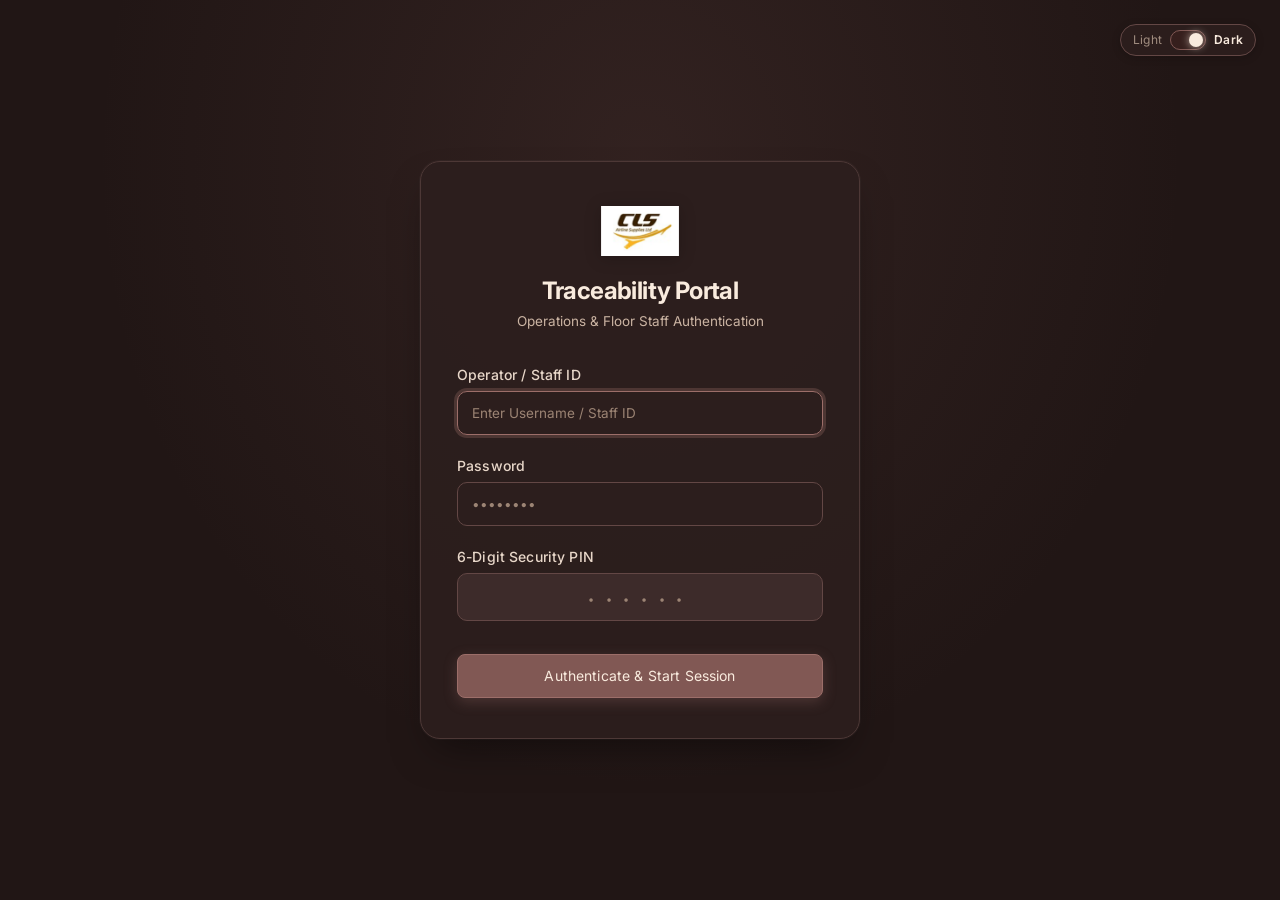
==== commit eb413204: "Add files via upload" ====
--- a/blasting.html
+++ b/blasting.html
@@ -13,6 +13,9 @@
     })();
   </script>
   <style>
+    .excel-sheet-header {
+      margin-bottom: 1.5rem !important;
+    }
     .blasting-top-hero {
       display: flex;
       align-items: center;
@@ -24,27 +27,30 @@
     .kpi-stat-badge {
       display: inline-flex;
       align-items: center;
-      gap: 0.5rem;
-      padding: 0.45rem 0.9rem;
-      border-radius: 999px;
-      font-size: 0.82rem;
+      gap: 0.35rem;
+      padding: 0.2rem 0.4rem;
+      font-size: 0.85rem;
       font-weight: 700;
+      color: var(--text-primary);
+      background: transparent;
+      border: none;
     }
     .kpi-stat-cooked {
-      background: #fef3c7;
-      color: #92400e;
-      border: 1px solid #fde68a;
+      background: transparent;
+      color: var(--text-primary);
+      border: none;
     }
     .kpi-stat-chilled {
-      background: #ecfdf5;
-      color: #065f46;
-      border: 1px solid #a7f3d0;
+      background: transparent;
+      color: var(--text-primary);
+      border: none;
     }
     .sticky-actions-bar {
       position: sticky;
       bottom: 1rem;
       z-index: 100;
-      background: rgba(15, 23, 42, 0.95);
+      background: #815854;
+      color: #F9EBDE;
       backdrop-filter: blur(8px);
       border-radius: 12px;
       padding: 0.85rem 1.5rem;
@@ -53,8 +59,8 @@
       justify-content: space-between;
       flex-wrap: wrap;
       gap: 1rem;
-      box-shadow: 0 10px 25px -5px rgba(0, 0, 0, 0.3), 0 8px 10px -6px rgba(0, 0, 0, 0.2);
-      border: 1px solid rgba(255, 255, 255, 0.1);
+      box-shadow: 0 10px 25px -5px rgba(44, 27, 25, 0.35);
+      border: 1px solid rgba(249, 235, 222, 0.3);
       margin-top: 1.5rem;
     }
     .btn-save-all-main {
@@ -62,22 +68,22 @@
       align-items: center;
       justify-content: center;
       gap: 0.6rem;
-      background: linear-gradient(135deg, #059669 0%, #10b981 100%);
-      color: #ffffff;
-      border: none;
+      background: #815854;
+      color: #F9EBDE;
+      border: 1px solid #674441;
       padding: 0.75rem 1.75rem;
       border-radius: 8px;
       font-size: 0.95rem;
       font-weight: 800;
       cursor: pointer;
-      box-shadow: 0 4px 14px rgba(16, 185, 129, 0.35);
+      box-shadow: 0 4px 14px rgba(129, 88, 84, 0.35);
       transition: all 0.2s ease;
       letter-spacing: 0.02em;
     }
     .btn-save-all-main:hover {
       transform: translateY(-2px);
-      box-shadow: 0 6px 20px rgba(16, 185, 129, 0.45);
-      background: linear-gradient(135deg, #047857 0%, #059669 100%);
+      box-shadow: 0 6px 20px rgba(129, 88, 84, 0.45);
+      background: #674441;
     }
     .btn-save-all-main:disabled {
       opacity: 0.6;
@@ -88,9 +94,9 @@
       display: inline-flex;
       align-items: center;
       gap: 0.5rem;
-      background: #059669;
-      color: #ffffff;
-      border: none;
+      background: #815854;
+      color: #F9EBDE;
+      border: 1px solid #674441;
       padding: 0.55rem 1.25rem;
       border-radius: 8px;
       font-size: 0.85rem;
@@ -99,7 +105,7 @@
       transition: all 0.2s ease;
     }
     .btn-save-top:hover {
-      background: #047857;
+      background: #674441;
       transform: translateY(-1px);
     }
     .excel-table td {
@@ -121,39 +127,34 @@
       box-shadow: 0 0 0 2px rgba(2, 132, 199, 0.15);
     }
     .cell-readonly {
-      background: #f8fafc;
-      color: #334155;
-      font-weight: 700;
+      background: transparent;
+      color: var(--text-primary);
+      font-weight: 600;
       font-family: var(--font-mono, monospace);
+      border: none;
     }
     .duration-badge {
       display: inline-flex;
       align-items: center;
-      padding: 0.2rem 0.45rem;
-      border-radius: 4px;
-      font-size: 0.75rem;
-      font-weight: 800;
-      white-space: nowrap;
+      font-size: 0.85rem;
+      font-weight: 600;
+      color: var(--text-primary);
+      background: transparent;
+      border: none;
+      padding: 0;
     }
     .duration-pass {
-      background: #ecfdf5;
-      color: #059669;
-      border: 1px solid #a7f3d0;
+      background: transparent;
+      color: var(--text-primary);
+      border: none;
     }
     .duration-warn {
-      background: #fff1f2;
-      color: #e11d48;
-      border: 1px solid #fecdd3;
+      background: transparent;
+      color: var(--text-primary);
+      border: none;
     }
     .auto-reflect-chip {
-      display: inline-block;
-      font-size: 0.68rem;
-      font-weight: 800;
-      padding: 0.1rem 0.35rem;
-      border-radius: 3px;
-      background: #dbeafe;
-      color: #1e40af;
-      margin-left: 4px;
+      display: none;
     }
   </style>
 </head>
@@ -171,9 +172,12 @@
       </a>
 
       <div class="user-nav-section">
-        <button id="theme-toggle-btn" class="theme-toggle-btn" type="button" aria-label="Toggle Theme">
-          <span class="theme-toggle-indicator"></span>
-          <span>Theme</span>
+        <button id="theme-slide-btn" class="theme-slide-btn" type="button" role="switch" aria-checked="true" aria-label="Toggle Theme">
+          <span class="theme-slide-text theme-text-light">Light</span>
+          <span class="theme-slide-track">
+            <span class="theme-slide-thumb"></span>
+          </span>
+          <span class="theme-slide-text theme-text-dark">Dark</span>
         </button>
 
         <div class="user-status-pill">
@@ -192,50 +196,112 @@
   <!-- Two-Panel Navigator Architecture -->
   <div class="app-two-panel-layout">
 
-    <!-- Panel 1: Sidebar Navigator (Uniform Parallel Sized Buttons) -->
+    <!-- Panel 1: Sidebar Navigator (Uniform Parallel Sized Buttons with Vector Icons) -->
     <aside class="app-sidebar-panel">
       <div class="sidebar-heading">Operations</div>
-      <a href="dashboard.html" class="website-nav-btn">Overview</a>
-      <a href="goods-in.html" class="website-nav-btn">Goods In</a>
-      <a href="storage.html" class="website-nav-btn">Storage</a>
-      <a href="cooking.html" class="website-nav-btn">Cooking</a>
-      <a href="blasting.html" class="website-nav-btn active">Blasting</a>
-      <a href="packing.html" class="website-nav-btn">Packing</a>
-      <a href="temperature.html" class="website-nav-btn">Daily Temp</a>
+      <a href="dashboard.html" class="website-nav-btn">
+        <svg class="nav-icon" viewBox="0 0 24 24" fill="none" stroke="currentColor" stroke-width="2" stroke-linecap="round" stroke-linejoin="round">
+          <rect x="3" y="3" width="7" height="9"></rect>
+          <rect x="14" y="3" width="7" height="5"></rect>
+          <rect x="14" y="12" width="7" height="9"></rect>
+          <rect x="3" y="16" width="7" height="5"></rect>
+        </svg>
+        <span>Overview</span>
+      </a>
+      <a href="goods-in.html" class="website-nav-btn">
+        <svg class="nav-icon" viewBox="0 0 24 24" fill="none" stroke="currentColor" stroke-width="2" stroke-linecap="round" stroke-linejoin="round">
+          <polyline points="7 10 12 15 17 10"></polyline>
+          <line x1="12" y1="15" x2="12" y2="3"></line>
+          <path d="M21 15v4a2 2 0 0 1-2 2H5a2 2 0 0 1-2-2v-4"></path>
+        </svg>
+        <span>Goods In</span>
+      </a>
+      <a href="storage.html" class="website-nav-btn">
+        <svg class="nav-icon" viewBox="0 0 24 24" fill="none" stroke="currentColor" stroke-width="2" stroke-linecap="round" stroke-linejoin="round">
+          <rect x="3" y="4" width="18" height="18" rx="2"></rect>
+          <line x1="3" y1="10" x2="21" y2="10"></line>
+          <line x1="3" y1="16" x2="21" y2="16"></line>
+          <line x1="10" y1="4" x2="10" y2="22"></line>
+        </svg>
+        <span>Storage</span>
+      </a>
+      <a href="cooking.html" class="website-nav-btn">
+        <svg class="nav-icon" viewBox="0 0 24 24" fill="none" stroke="currentColor" stroke-width="2" stroke-linecap="round" stroke-linejoin="round">
+          <path d="M12 2v3"></path>
+          <path d="M8 3v2"></path>
+          <path d="M16 3v2"></path>
+          <path d="M3 11h18"></path>
+          <path d="M4 11v6a4 4 0 0 0 4 4h8a4 4 0 0 0 4-4v-6"></path>
+        </svg>
+        <span>Cooking</span>
+      </a>
+      <a href="blasting.html" class="website-nav-btn active">
+        <svg class="nav-icon" viewBox="0 0 24 24" fill="none" stroke="currentColor" stroke-width="2" stroke-linecap="round" stroke-linejoin="round">
+          <line x1="12" y1="2" x2="12" y2="22"></line>
+          <line x1="2" y1="12" x2="22" y2="12"></line>
+          <line x1="4.93" y1="4.93" x2="19.07" y2="19.07"></line>
+          <line x1="19.07" y1="4.93" x2="4.93" y2="19.07"></line>
+          <polyline points="9 4 12 2 15 4"></polyline>
+          <polyline points="9 20 12 22 15 20"></polyline>
+          <polyline points="4 9 2 12 4 15"></polyline>
+          <polyline points="20 9 22 12 20 15"></polyline>
+        </svg>
+        <span>Blasting</span>
+      </a>
+      <a href="packing.html" class="website-nav-btn">
+        <svg class="nav-icon" viewBox="0 0 24 24" fill="none" stroke="currentColor" stroke-width="2" stroke-linecap="round" stroke-linejoin="round">
+          <rect x="2" y="7" width="20" height="14" rx="2" ry="2"></rect>
+          <path d="M16 21V5a2 2 0 0 0-2-2h-4a2 2 0 0 0-2 2v16"></path>
+        </svg>
+        <span>Packing</span>
+      </a>
+      <a href="temperature.html" class="website-nav-btn">
+        <svg class="nav-icon" viewBox="0 0 24 24" fill="none" stroke="currentColor" stroke-width="2" stroke-linecap="round" stroke-linejoin="round">
+          <path d="M14 14.76V3.5a2.5 2.5 0 0 0-5 0v11.26a4.5 4.5 0 1 0 5 0z"></path>
+        </svg>
+        <span>Daily Temp</span>
+      </a>
+      <a href="site-orders.html" class="website-nav-btn">
+        <svg class="nav-icon" viewBox="0 0 24 24" fill="none" stroke="currentColor" stroke-width="2" stroke-linecap="round" stroke-linejoin="round">
+          <path d="M6 2L3 6v14a2 2 0 0 0 2 2h14a2 2 0 0 0 2-2V6l-3-4z"></path>
+          <line x1="3" y1="6" x2="21" y2="6"></line>
+          <path d="M16 10a4 4 0 0 1-8 0"></path>
+        </svg>
+        <span>Site Order</span>
+      </a>
+
+      <div class="sidebar-footer">
+        <p>Powered by NEXTGEN Software Intelligence</p>
+        <p>Version v1.0.1 | CLS Traceability</p>
+      </div>
     </aside>
 
     <!-- Panel 2: Main Content Workspace -->
     <main class="app-main-panel">
     <div class="blasting-top-hero">
-      <div class="page-title-bar" style="margin-bottom: 0;">
+      <div class="page-title-bar">
         <div>
           <h2>Blast Chilling Traceability Log</h2>
-          <p>Rapid core temperature reduction ledger (&le;5°C with &ge;120 minutes chilling) auto-reflected from Cooking batches.</p>
+        </div>
+        <div class="page-title-actions" style="display: flex; gap: 0.75rem; align-items: center; flex-wrap: wrap;">
+          <button type="button" class="btn-primary" id="btn-save-top" style="height: 44px; padding: 0 1.5rem; font-weight: 700; border-radius: 6px;">
+            Save Blast Chilling
+          </button>
+          <a href="dashboard.html" class="btn-back-dashboard" style="height: 44px; padding: 0 1.25rem; font-weight: 700; border-radius: 6px; display: inline-flex; align-items: center;">
+            Dashboard
+          </a>
         </div>
       </div>
-      <div style="display: flex; gap: 0.75rem; align-items: center; flex-wrap: wrap;">
-        <button type="button" class="btn-save-top" id="btn-save-top">
-          <svg width="16" height="16" fill="none" stroke="currentColor" viewBox="0 0 24 24"><path stroke-linecap="round" stroke-linejoin="round" stroke-width="2" d="M5 13l4 4L19 7"/></svg>
-          <span>SAVE ALL BLAST CHILLING</span>
-        </button>
-        <a href="dashboard.html" class="btn-back-dashboard">
-          <svg width="16" height="16" fill="none" stroke="currentColor" viewBox="0 0 24 24"><path stroke-linecap="round" stroke-linejoin="round" stroke-width="2" d="M10 19l-7-7m0 0l7-7m-7 7h18"/></svg>
-          Dashboard
-        </a>
-      </div>
-    </div>
 
     <!-- 1. Operational Schedule & Menu Cycle -->
     <div class="goods-master-card">
       <div class="goods-master-header">
         <div class="goods-master-title">
-          <svg width="22" height="22" fill="none" stroke="#2563eb" viewBox="0 0 24 24"><path stroke-linecap="round" stroke-linejoin="round" stroke-width="2" d="M12 8v4l3 3m6-3a9 9 0 11-18 0 9 9 0 0118 0z"/></svg>
           <div>
             <h3>Operational Schedule &amp; Menu Cycle</h3>
           </div>
         </div>
         <div style="display: flex; gap: 0.5rem; align-items: center;">
-          <span class="kpi-stat-badge kpi-stat-cooked" id="badge-cooked-kpi">0 Cooked Batches</span>
           <span class="kpi-stat-badge kpi-stat-chilled" id="badge-chilled-kpi">0 Blasting Rows</span>
         </div>
       </div>
@@ -247,10 +313,7 @@
             <!-- 1. Blasting Date -->
             <div class="form-group">
               <div class="field-label-wrap">
-                <label for="blast-date">
-                  <svg width="14" height="14" fill="none" stroke="currentColor" viewBox="0 0 24 24"><path stroke-linecap="round" stroke-linejoin="round" stroke-width="2" d="M8 7V3m8 4V3m-9 8h10M5 21h14a2 2 0 002-2V7a2 2 0 00-2-2H5a2 2 0 00-2 2v12a2 2 0 002 2z"/></svg>
-                  Blasting Date
-                </label>
+                <label for="blast-date">Blasting Date</label>
               </div>
               <input type="date" id="blast-date" class="form-control" required>
             </div>
@@ -284,10 +347,18 @@
               <input type="text" id="blast-operator" class="form-control" placeholder="Operator Name" required>
             </div>
 
-            <!-- 5. Reload from Cooking -->
+            <!-- 5. Chilling Duration (One for all in top) -->
+            <div class="form-group">
+              <div class="field-label-wrap">
+                <label for="blast-duration-top">Chilling Duration</label>
+              </div>
+              <input type="text" id="blast-duration-top" class="form-control" value="120 mins" readonly style="font-weight: 700; background: var(--bg-body, #f8fafc); text-align: center;">
+            </div>
+
+            <!-- 6. Reload from Cooking -->
             <div class="form-group" style="display: flex; align-items: flex-end;">
-              <button type="button" class="btn-secondary" id="btn-reload-cooking" style="height: 42px; width: 100%; font-weight: 700; font-size: 0.85rem; border-color: #cbd5e1; display: flex; align-items: center; justify-content: center; gap: 0.4rem;">
-                <span>↻ Refresh Cooked Batches</span>
+              <button type="button" class="btn-secondary" id="btn-reload-cooking" style="height: 44px; width: 100%; font-weight: 700; font-size: 0.85rem; border-color: #cbd5e1; display: flex; align-items: center; justify-content: center;">
+                Refresh Cooked Batches
               </button>
             </div>
 
@@ -300,12 +371,15 @@
     <div class="excel-sheet-card">
       <div class="excel-sheet-header">
         <div class="excel-sheet-title">
-          <svg width="20" height="20" fill="none" stroke="#059669" viewBox="0 0 24 24"><path stroke-linecap="round" stroke-linejoin="round" stroke-width="2" d="M13 10V3L4 14h7v7l9-11h-7z"/></svg>
           <h3>Cooked Products Blast Chilling Intake Grid</h3>
+          <span class="excel-badge-count"><strong id="summary-blast-count">0</strong> Batches</span>
         </div>
-        <div style="display: flex; gap: 0.5rem; align-items: center;">
-          <button type="button" class="btn-add-item" id="btn-add-blast-row">
-            <span>+ Add Blasting Row</span>
+        <div style="display: flex; gap: 0.6rem; align-items: center; flex-wrap: wrap;">
+          <button type="button" class="btn-secondary" id="btn-clear-blast" style="height: 42px; padding: 0 1rem; font-weight: 700; border-radius: 8px;">
+            Clear All
+          </button>
+          <button type="button" class="btn-add-item" id="btn-add-blast-row" style="height: 42px; padding: 0 1.15rem; font-weight: 700;">
+            <span>Add Blasting Row</span>
           </button>
         </div>
       </div>
@@ -314,18 +388,16 @@
         <table class="excel-table" id="blasting-table">
           <thead>
             <tr>
-              <th style="width: 40px; text-align: center;">#</th>
-              <th style="min-width: 220px;">Recipe Name / Product</th>
-              <th style="width: 100px;">Recipe Code</th>
-              <th style="width: 150px;">Cooking Batch ID</th>
-              <th style="width: 110px;">Meal Service</th>
-              <th style="width: 100px;">Start Time</th>
-              <th style="width: 95px;">Start Temp (°C)</th>
-              <th style="width: 100px;">End Time</th>
-              <th style="width: 95px;">End Temp (°C)</th>
-              <th style="width: 110px; text-align: center;">Duration</th>
-              <th style="width: 120px;">Chiller Unit</th>
-              <th style="width: 45px; text-align: center;">Act</th>
+              <th style="width: 45px; text-align: center;">#</th>
+              <th style="min-width: 250px;">Recipe Name / Product</th>
+              <th style="width: 105px;">Recipe Code</th>
+              <th style="width: 140px;">Cooking Batch ID</th>
+              <th style="width: 120px;">Meal Service</th>
+              <th style="width: 105px;">Start Time</th>
+              <th style="width: 105px;">Start Temp (°C)</th>
+              <th style="width: 105px;">End Time</th>
+              <th style="width: 105px;">End Temp (°C)</th>
+              <th style="width: 80px; text-align: center;">Action</th>
             </tr>
           </thead>
           <tbody id="blasting-tbody">
@@ -333,23 +405,12 @@
           </tbody>
         </table>
       </div>
-    </div>
-
-    <!-- 3. Sticky Bottom Action Bar -->
-    <div class="sticky-actions-bar">
-      <div style="display: flex; align-items: center; gap: 1rem; color: #f8fafc;">
-        <div>
-          <strong id="summary-blast-count" style="font-size: 1.1rem; color: #10b981;">0</strong>
-          <span style="font-size: 0.85rem; color: #94a3b8;"> cooked batches ready to chill</span>
-        </div>
-      </div>
-      <div style="display: flex; gap: 0.75rem; align-items: center;">
-        <button type="button" class="btn-secondary" id="btn-clear-blast" style="background: transparent; color: #e2e8f0; border-color: #475569;">
-          Clear All
-        </button>
-        <button type="button" class="btn-save-all-main" id="btn-save-all-blast">
-          <svg width="20" height="20" fill="none" stroke="currentColor" viewBox="0 0 24 24"><path stroke-linecap="round" stroke-linejoin="round" stroke-width="2" d="M5 13l4 4L19 7"/></svg>
-          <span>CONFIRM &amp; SAVE BLAST CHILLING</span>
+
+      <!-- Card Inline Footer Actions (Non-Sticky, Fits 8-inch Tablet) -->
+      <div class="excel-sheet-footer" style="display: flex; justify-content: space-between; align-items: center; flex-wrap: wrap; gap: 1rem; padding: 1.25rem; background: var(--bg-card); border-top: 1px solid var(--border-light); border-radius: 0 0 12px 12px;">
+        <span style="font-size: 0.9rem; color: var(--text-muted); font-weight: 600;">HACCP Target: Rapid core temperature reduction to &le; 5.0&deg;C within 120 minutes.</span>
+        <button type="button" class="btn-primary" id="btn-save-all-blast" style="height: 48px; padding: 0 1.75rem; font-size: 15px; font-weight: 800; border-radius: 8px;">
+          Confirm &amp; Save Blast Chilling
         </button>
       </div>
     </div>
@@ -423,11 +484,26 @@
               cookedBatches = [];
             }
           }
-          cookedKpi.textContent = `${cookedBatches.length} Cooked Batches`;
+          if (cookedKpi) cookedKpi.textContent = `${cookedBatches.length} Cooked Batches`;
         } catch (e) {
           CLS_Common.hideLoader();
           cookedBatches = [];
         }
+      }
+
+      // Helper to format meal service to short code (e.g. BC HBK, YC LDN)
+      function formatShortMealService(ms) {
+        if (!ms) return 'BC LDN';
+        const upper = ms.toUpperCase();
+        if (upper.includes('BC HBK') || upper.includes('BUSINESS CLASS BREAKFAST')) return 'BC HBK';
+        if (upper.includes('BC LDN') || upper.includes('BUSINESS CLASS DINNER') || upper.includes('BUSINESS CLASS')) return 'BC LDN';
+        if (upper.includes('YC HBK') || upper.includes('ECONOMY BREAKFAST')) return 'YC HBK';
+        if (upper.includes('YC LDN') || upper.includes('ECONOMY DINNER') || upper.includes('ECONOMY CLASS')) return 'YC LDN';
+        if (upper.includes('FIRST')) return 'First Class';
+        if (upper.includes('CREW')) return 'Crew';
+        if (upper.includes('SPML')) return 'SPML';
+        const parts = ms.split(/[-—–]/);
+        return parts[0].trim();
       }
 
       // Auto-reflect cooked batches into blasting rows
@@ -448,7 +524,7 @@
           recipeName: c.recipeName || c.productName || '',
           recipeCode: c.recipeCode || '',
           cookingBatchId: c.cookingBatchCode || c.cookingBatchId || c.batchId || `RCB-${blastDateInput.value.replace(/-/g,'')}-${c.recipeCode || 'REC'}-${String(idx+1).padStart(4,'0')}`,
-          mealService: c.mealService || 'Business Class',
+          mealService: formatShortMealService(c.mealService || 'BC LDN'),
           startTime: c.cookingEndTime || `${startH}:${startM}`,
           startTemp: '75.0',
           endTime: `${endH}:${endM}`,
@@ -473,7 +549,7 @@
           recipeName: '',
           recipeCode: '',
           cookingBatchId: '',
-          mealService: 'Business Class',
+          mealService: 'BC LDN',
           startTime: `${startH}:${startM}`,
           startTemp: '75.0',
           endTime: `${endH}:${endM}`,
@@ -489,8 +565,8 @@
         if (blastingRows.length === 0) {
           tbody.innerHTML = `
             <tr>
-              <td colspan="12" style="text-align: center; padding: 2.5rem; color: #64748b;">
-                No blast chilling rows. Click <strong>+ Add Blasting Row</strong> or <strong>Refresh Cooked Batches</strong>.
+              <td colspan="10" style="text-align: center; padding: 2.5rem; color: #64748b;">
+                No blast chilling rows. Click <strong>Add Blasting Row</strong> or <strong>Refresh Cooked Batches</strong>.
               </td>
             </tr>
           `;
@@ -501,65 +577,41 @@
 
         blastingRows.forEach((row, index) => {
           const tr = document.createElement('tr');
-          const durMins = calcDurationMins(row.startTime, row.endTime);
-          const isDurationPass = durMins !== null && durMins >= 120;
-          const isTempPass = row.endTemp !== '' && Number(row.endTemp) <= 5.0;
-
-          let durBadge = '<span class="duration-badge" style="color: #64748b;">—</span>';
-          if (durMins !== null) {
-            durBadge = isDurationPass && isTempPass
-              ? `<span class="duration-badge duration-pass">✓ ${durMins}m (PASS)</span>`
-              : `<span class="duration-badge duration-warn">⚠ ${durMins}m (${!isDurationPass ? '<120m' : '>5°C'})</span>`;
-          }
+          const shortMeal = formatShortMealService(row.mealService);
 
           tr.innerHTML = `
-            <td style="text-align: center; font-weight: 700; color: #64748b;">${index + 1}</td>
+            <td style="text-align: center; font-weight: 600;">${index + 1}</td>
             <td>
-              <div style="display: flex; align-items: center;">
-                <input type="text" class="cell-input row-rname" data-index="${index}" value="${row.recipeName || ''}" placeholder="Recipe / Product Name" required style="font-weight: 700; color: #0f172a;">
-                ${row.isAuto ? '<span class="auto-reflect-chip" title="Reflected from Cooking Process">COOKED</span>' : ''}
-              </div>
+              <input type="text" class="cell-input row-rname" data-index="${index}" value="${row.recipeName || ''}" placeholder="Recipe / Product Name" required style="font-weight: 600;">
             </td>
-            <td>
-              <input type="text" class="cell-input cell-readonly row-rcode" data-index="${index}" value="${row.recipeCode || ''}" placeholder="Code">
-            </td>
-            <td>
-              <input type="text" class="cell-input cell-readonly row-cbid" data-index="${index}" value="${row.cookingBatchId || ''}" placeholder="Cooking Batch ID" style="color: #059669;">
-            </td>
+            <td style="font-family: var(--font-mono); font-weight: 600;">${row.recipeCode || ''}</td>
+            <td style="font-family: var(--font-mono); font-weight: 600;">${row.cookingBatchId || ''}</td>
             <td>
               <select class="cell-select row-meal" data-index="${index}">
-                <option value="Business Class" ${row.mealService === 'Business Class' ? 'selected' : ''}>Business Class</option>
-                <option value="Economy Class" ${row.mealService === 'Economy Class' ? 'selected' : ''}>Economy Class</option>
-                <option value="First Class" ${row.mealService === 'First Class' ? 'selected' : ''}>First Class</option>
-                <option value="Crew" ${row.mealService === 'Crew' ? 'selected' : ''}>Crew</option>
-                <option value="SPML" ${row.mealService === 'SPML' ? 'selected' : ''}>SPML</option>
+                <option value="BC HBK" ${shortMeal === 'BC HBK' ? 'selected' : ''}>BC HBK</option>
+                <option value="BC LDN" ${shortMeal === 'BC LDN' ? 'selected' : ''}>BC LDN</option>
+                <option value="YC HBK" ${shortMeal === 'YC HBK' ? 'selected' : ''}>YC HBK</option>
+                <option value="YC LDN" ${shortMeal === 'YC LDN' ? 'selected' : ''}>YC LDN</option>
+                <option value="First Class" ${shortMeal === 'First Class' ? 'selected' : ''}>First Class</option>
+                <option value="Crew" ${shortMeal === 'Crew' ? 'selected' : ''}>Crew</option>
+                <option value="SPML" ${shortMeal === 'SPML' ? 'selected' : ''}>SPML</option>
               </select>
             </td>
             <td>
               <input type="time" class="cell-input row-stime" data-index="${index}" value="${row.startTime || ''}" required>
             </td>
             <td>
-              <input type="number" step="0.1" class="cell-input row-stemp" data-index="${index}" value="${row.startTemp || ''}" placeholder=">70°C" style="font-weight: 700; color: #b45309;" required>
+              <input type="number" step="0.1" class="cell-input row-stemp" data-index="${index}" value="${row.startTemp || ''}" placeholder=">70°C" style="font-weight: 600;" required>
             </td>
             <td>
               <input type="time" class="cell-input row-etime" data-index="${index}" value="${row.endTime || ''}" required>
             </td>
             <td>
-              <input type="number" step="0.1" class="cell-input row-etemp" data-index="${index}" value="${row.endTemp || ''}" placeholder="≤5°C" style="font-weight: 800; color: #059669;" required>
-            </td>
-            <td style="text-align: center;" id="dur-col-${index}">
-              ${durBadge}
-            </td>
-            <td>
-              <select class="cell-select row-unit" data-index="${index}">
-                <option value="Chiller A" ${row.chillerUnit === 'Chiller A' ? 'selected' : ''}>Chiller A</option>
-                <option value="Chiller B" ${row.chillerUnit === 'Chiller B' ? 'selected' : ''}>Chiller B</option>
-                <option value="Chiller C" ${row.chillerUnit === 'Chiller C' ? 'selected' : ''}>Chiller C</option>
-              </select>
+              <input type="number" step="0.1" class="cell-input row-etemp" data-index="${index}" value="${row.endTemp || ''}" placeholder="≤5°C" style="font-weight: 600;" required>
             </td>
             <td style="text-align: center;">
-              <button type="button" class="btn-del-row" data-index="${index}" style="background: transparent; border: none; color: #ef4444; cursor: pointer; padding: 4px;" title="Remove Row">
-                <svg width="18" height="18" fill="none" stroke="currentColor" viewBox="0 0 24 24"><path stroke-linecap="round" stroke-linejoin="round" stroke-width="2" d="M19 7l-.867 12.142A2 2 0 0116.138 21H7.862a2 2 0 01-1.995-1.858L5 7m5 4v6m4-6v6m1-10V4a1 1 0 00-1-1h-4a1 1 0 00-1 1v3M4 7h16"/></svg>
+              <button type="button" class="btn-del-row" data-index="${index}" title="Remove Row">
+                Remove
               </button>
             </td>
           `;
@@ -586,20 +638,7 @@
             if (e.target.classList.contains('row-etime')) blastingRows[idx].endTime = e.target.value;
             if (e.target.classList.contains('row-stemp')) blastingRows[idx].startTemp = e.target.value;
             if (e.target.classList.contains('row-etemp')) blastingRows[idx].endTemp = e.target.value;
-            
-            // Re-calc duration badge
-            const dur = calcDurationMins(blastingRows[idx].startTime, blastingRows[idx].endTime);
-            const isPass = dur !== null && dur >= 120 && Number(blastingRows[idx].endTemp) <= 5.0;
-            const durCell = document.getElementById(`dur-col-${idx}`);
-            if (durCell && dur !== null) {
-              durCell.innerHTML = isPass
-                ? `<span class="duration-badge duration-pass">✓ ${dur}m (PASS)</span>`
-                : `<span class="duration-badge duration-warn">⚠ ${dur}m</span>`;
-            }
           });
-        });
-        tbody.querySelectorAll('.row-unit').forEach(sel => {
-          sel.addEventListener('change', e => { blastingRows[parseInt(e.target.dataset.index, 10)].chillerUnit = e.target.value; });
         });
         tbody.querySelectorAll('.btn-del-row').forEach(btn => {
           btn.addEventListener('click', () => {
@@ -692,7 +731,7 @@
               endRoomTemp: roomTemp,
               operator: operator,
               loggedBy: operator,
-              qcStatus: (dur >= 120 && Number(item.endTemp) <= 5.0) ? 'Pass (✔️)' : 'Reviewed'
+              qcStatus: (dur >= 120 && Number(item.endTemp) <= 5.0) ? 'Pass' : 'Reviewed'
             };
 
             const res = await CLS_API.execute('saveBlasting', { record: payload });
--- a/css/style.css
+++ b/css/style.css
@@ -1,63 +1,147 @@
 /* ==========================================================================
-   CLS AIRLINE SUPPLIES LTD — TRACEABILITY WEB APP STYLES
-   Corporate Theme: Executive Aerospace Slate & Royal Airline Cobalt Blue
+   CLS AIRLINE SUPPLIES LTD — OPERATOR TRACEABILITY WEB APPLICATION
+   Theme: Slate Gray & Dark/Light Emerald Green (Two-Panel Navigator Architecture)
+   Typography: Inter (Strict Standardized Hierarchy)
    ========================================================================== */
 
-@import url('https://fonts.googleapis.com/css2?family=Plus+Jakarta+Sans:wght@300;400;500;600;700;800&family=JetBrains+Mono:wght@400;500;600;700&display=swap');
+@import url('https://fonts.googleapis.com/css2?family=Inter:wght@400;500;600;700;800&family=JetBrains+Mono:wght@400;500;600;700&display=swap');
 
 :root {
-  --font-main: 'Plus Jakarta Sans', -apple-system, BlinkMacSystemFont, sans-serif;
+  --font-main: 'Inter', -apple-system, BlinkMacSystemFont, sans-serif;
   --font-mono: 'JetBrains Mono', monospace;
 
-  /* Executive Canvas & Surface System */
-  --bg-main: #f8fafc;
-  --bg-card: rgba(255, 255, 255, 0.96);
+  /* Exclusive Two-Color Combination System: #F9EBDE (Warm Cream) & #815854 (Rich Mocha) */
+  --cls-cream-light: #fffdfb;
+  --cls-cream: #F9EBDE;
+  --cls-cream-subtle: #fbf3ec;
+  --cls-cream-border: #ebd8c7;
+  --cls-cream-dark: #dfc8b4;
+
+  --cls-mocha-light: #9c6e69;
+  --cls-mocha: #815854;
+  --cls-mocha-dark: #674441;
+  --cls-mocha-deep: #4d312e;
+  --cls-mocha-text: #2c1b19;
+
+  /* Light Theme Canvas */
+  --bg-main: #F9EBDE;
+  --bg-card: rgba(255, 255, 255, 0.94);
   --bg-surface: #ffffff;
-  --bg-subtle: #f1f5f9;
-
-  /* Professional Palette (Mapped for Full Backwards Compatibility) */
-  --brown-900: #0f172a; /* Slate 900 */
-  --brown-800: #1e293b; /* Slate 800 */
-  --brown-700: #334155; /* Slate 700 */
-  --brown-600: #2563eb; /* Royal Airline Blue */
-  --brown-500: #1d4ed8; /* Deep Cobalt */
-  --brown-400: #3b82f6; /* Electric Blue Accent */
-  --brown-300: #93c5fd; /* Soft Blue Border */
-  --brown-200: #bfdbfe; /* Ice Tint */
-  --brown-100: #eff6ff; /* Lightest Active Fill */
-  --brown-50:  #f8fafc; /* Crisp Base Surface */
-
-  --text-primary: #0f172a;
-  --text-secondary: #334155;
-  --text-muted: #64748b;
-  --text-light: #94a3b8;
-
-  --border-light: rgba(226, 232, 240, 0.9);
-  --border-medium: #cbd5e1;
-
-  --emerald-600: #059669;
-  --emerald-bg: #ecfdf5;
-  --emerald-border: #a7f3d0;
-
-  --rose-600: #e11d48;
-  --rose-bg: #fff1f2;
-  --rose-border: #fecdd3;
-
-  /* Shadows */
-  --shadow-sm: 0 1px 3px 0 rgba(15, 23, 42, 0.05);
-  --shadow-md: 0 4px 16px -2px rgba(15, 23, 42, 0.06), 0 2px 6px -1px rgba(15, 23, 42, 0.03);
-  --shadow-lg: 0 14px 32px -4px rgba(15, 23, 42, 0.08), 0 4px 10px -2px rgba(15, 23, 42, 0.04);
-  --shadow-glow: 0 0 24px rgba(37, 99, 235, 0.15);
-
-  --radius-sm: 8px;
-  --radius-md: 12px;
-  --radius-lg: 16px;
-  --radius-xl: 20px;
-  --radius-full: 9999px;
-
-  --transition-fast: 0.15s ease;
-  --transition-normal: 0.25s ease;
-}
+  --bg-subtle: #fbf3ec;
+  --border-light: #ebd8c7;
+  --border-medium: #dfc8b4;
+  --border-strong: #815854;
+
+  --text-primary: #2c1b19;
+  --text-secondary: #573936;
+  --text-muted: #815854;
+  --text-light: #9c6e69;
+
+  --primary-accent: #815854;
+  --primary-accent-hover: #674441;
+  --primary-accent-light: #9c6e69;
+  --primary-accent-glow: rgba(129, 88, 84, 0.25);
+
+  --header-bg: #815854;
+  --header-border: #ffffff;
+
+  /* Executive Baby Brown Sidebar for Light Theme */
+  --sidebar-bg: #815854;
+  --sidebar-border: #674441;
+  --sidebar-heading: #F9EBDE;
+  --sidebar-btn-color: #F9EBDE;
+  --sidebar-btn-hover: rgba(249, 235, 222, 0.18);
+  --sidebar-btn-hover-color: #ffffff;
+  --sidebar-btn-active-bg: #F9EBDE;
+  --sidebar-btn-active-color: #815854;
+
+  --emerald-600: #815854;
+  --emerald-bg: #fbf3ec;
+  --emerald-border: #ebd8c7;
+
+  --rose-600: #815854;
+  --rose-bg: #fbf3ec;
+  --rose-border: #dfc8b4;
+
+  /* Legacy mappings */
+  --brown-900: #2c1b19;
+  --brown-800: #4d312e;
+  --brown-700: #573936;
+  --brown-600: #815854;
+  --brown-500: #674441;
+  --brown-400: #9c6e69;
+  --brown-300: #dfc8b4;
+  --brown-200: #ebd8c7;
+  --brown-100: #fbf3ec;
+  --brown-50:  #F9EBDE;
+
+  --shadow-sm: 0 1px 3px 0 rgba(44, 27, 25, 0.05);
+  --shadow-md: 0 4px 16px -2px rgba(44, 27, 25, 0.08);
+  --shadow-lg: 0 14px 32px -4px rgba(44, 27, 25, 0.12);
+}
+
+/* ==========================================================================
+   HIGH-CONTRAST DARK THEME (RICH MOCHA NOIR & CREAM ACCENTS)
+   ========================================================================== */
+[data-theme="dark"] {
+  --bg-main: #211615;
+  --bg-card: rgba(44, 30, 29, 0.94);
+  --bg-surface: #362524;
+  --bg-subtle: #3d2b2a;
+  --border-light: #4d3836;
+  --border-medium: #634745;
+  --border-strong: #815854;
+
+  --text-primary: #F9EBDE;
+  --text-secondary: #e8d7c9;
+  --text-muted: #cbb4a3;
+  --text-light: #9c8474;
+
+  --primary-accent: #9c6e69;
+  --primary-accent-hover: #b5827c;
+  --primary-accent-light: #caa19c;
+  --primary-accent-glow: rgba(156, 110, 105, 0.3);
+
+  --header-bg: #1a1110;
+  --header-border: #362524;
+
+  /* Deep Baby Brown Sidebar for Dark Theme */
+  --sidebar-bg: #3d2725;
+  --sidebar-border: #523533;
+  --sidebar-heading: #dfc8b4;
+  --sidebar-btn-color: #F9EBDE;
+  --sidebar-btn-hover: rgba(249, 235, 222, 0.12);
+  --sidebar-btn-hover-color: #ffffff;
+  --sidebar-btn-active-bg: #F9EBDE;
+  --sidebar-btn-active-color: #3d2725;
+
+  --emerald-600: #caa19c;
+  --emerald-bg: rgba(129, 88, 84, 0.2);
+  --emerald-border: rgba(129, 88, 84, 0.4);
+
+  --rose-600: #caa19c;
+  --rose-bg: rgba(129, 88, 84, 0.2);
+  --rose-border: rgba(129, 88, 84, 0.4);
+
+  --brown-900: #F9EBDE;
+  --brown-800: #e8d7c9;
+  --brown-700: #cbb4a3;
+  --brown-600: #9c6e69;
+  --brown-500: #815854;
+  --brown-400: #b5827c;
+  --brown-300: #634745;
+  --brown-200: #4d3836;
+  --brown-100: #362524;
+  --brown-50:  #211615;
+
+  --shadow-sm: 0 1px 3px 0 rgba(0, 0, 0, 0.4);
+  --shadow-md: 0 4px 16px -2px rgba(0, 0, 0, 0.6);
+  --shadow-lg: 0 14px 32px -4px rgba(0, 0, 0, 0.8);
+}
+
+/* ==========================================================================
+   GLOBAL TYPOGRAPHY RULES (STRICT USER SPECIFICATION)
+   ========================================================================== */
 
 * {
   margin: 0;
@@ -67,11 +151,9 @@
 
 body {
   font-family: var(--font-main);
+  font-weight: 400;
+  font-size: 14px; /* Body text: Inter, 400, 14 px */
   background-color: var(--bg-main);
-  background-image: 
-    radial-gradient(at 0% 0%, rgba(37, 99, 235, 0.04) 0px, transparent 50%),
-    radial-gradient(at 100% 100%, rgba(15, 23, 42, 0.03) 0px, transparent 50%),
-    linear-gradient(180deg, #fcfdfe 0%, #f8fafc 100%);
   color: var(--text-primary);
   min-height: 100vh;
   display: flex;
@@ -79,50 +161,128 @@
   line-height: 1.5;
   -webkit-font-smoothing: antialiased;
   position: relative;
-}
-
-/* ==========================================================================
-   Full Screen Fixed Background Logo (Subtle Executive Watermark)
-   ========================================================================== */
+  transition: background-color 0.25s ease, color 0.25s ease;
+}
+
+/* Page headings: Inter, 600, 24–28 px */
+h1, h2, .page-title-bar h2 {
+  font-family: var(--font-main);
+  font-weight: 600;
+  font-size: 26px;
+  line-height: 1.25;
+  color: var(--text-primary);
+  letter-spacing: -0.02em;
+}
+
+h3, .form-card h3, .modal-box h3 {
+  font-family: var(--font-main);
+  font-weight: 600;
+  font-size: 18px;
+  color: var(--text-primary);
+}
+
+/* Body text: Inter, 400, 14 px */
+p, span, div, li {
+  font-family: var(--font-main);
+  font-weight: 400;
+  font-size: 14px;
+}
+
+/* Buttons: Inter, 700, 14.5 px */
+button,
+.btn-primary,
+.btn-nav-logout,
+.theme-toggle-btn,
+.btn-back-dashboard,
+.btn-save-all-main,
+.btn-save-top,
+.btn-tool-pill {
+  font-family: var(--font-main);
+  font-weight: 700;
+  font-size: 14.5px;
+}
+
+/* Form labels: Inter, 600, 13.5 px */
+label,
+.form-label {
+  font-family: var(--font-main);
+  font-weight: 600;
+  font-size: 13.5px;
+}
+
+/* Table headers: Inter, 600, 13 px */
+table th,
+.excel-table th,
+.temp-log-table th {
+  font-family: var(--font-main) !important;
+  font-weight: 600 !important;
+  font-size: 13px !important;
+  letter-spacing: 0.02em;
+}
+
+/* Table data: Inter, 400, 13–14 px */
+table td,
+.excel-table td,
+.temp-log-table td {
+  font-family: var(--font-main) !important;
+  font-weight: 400 !important;
+  font-size: 13.5px !important;
+}
+
+/* Important metrics: Inter, 600, 24–32 px */
+.metric-value,
+.stat-big-number {
+  font-family: var(--font-main) !important;
+  font-weight: 600 !important;
+  font-size: 28px !important;
+  line-height: 1.15;
+  color: var(--text-primary);
+  letter-spacing: -0.02em;
+}
+
+/* Full-Screen CLS Logo Watermark in Background with 40% Opacity */
 body::before {
   content: '';
   position: fixed;
-  top: 50%;
-  left: 50%;
-  transform: translate(-50%, -50%);
-  width: 140%;
-  height: 140%;
-  background-image: url('../assets/cls-logo.png');
+  top: 0;
+  left: 0;
+  width: 100vw;
+  height: 100vh;
+  background-image: url('../assets/cls-logo.svg');
   background-repeat: no-repeat;
   background-position: center center;
-  background-size: contain;
-  opacity: 0.035; /* Crisp readable watermark */
+  background-size: cover;
+  opacity: 0.40;
   pointer-events: none;
   z-index: 0;
 }
 
+[data-theme="dark"] body::before {
+  opacity: 0.40;
+}
+
 /* ==========================================================================
-   Header & Navigation
+   TOP HEADER ARCHITECTURE (White Top & Bottom Border Accents)
    ========================================================================== */
 
 .app-header {
-  background: rgba(255, 255, 255, 0.94);
-  backdrop-filter: blur(16px);
-  -webkit-backdrop-filter: blur(16px);
-  border-bottom: 1px solid var(--border-light);
+  background: var(--header-bg);
+  border-top: 3px solid #ffffff !important;
+  border-bottom: 2px solid #ffffff !important;
   position: sticky;
   top: 0;
   z-index: 100;
-  box-shadow: 0 1px 4px rgba(15, 23, 42, 0.04);
+  box-shadow: 0 2px 8px rgba(0, 0, 0, 0.12);
+  transition: all 0.25s ease;
 }
 
 .header-container {
-  max-width: 1240px;
-  margin: 0 auto;
-  padding: 0.75rem 1.5rem;
+  width: 100%;
+  padding: 0.75rem 1.75rem;
   display: flex;
   align-items: center;
   justify-content: space-between;
+  gap: 1.5rem;
   position: relative;
   z-index: 1;
 }
@@ -130,31 +290,30 @@
 .brand-wrapper {
   display: flex;
   align-items: center;
-  gap: 1rem;
+  gap: 0.85rem;
   text-decoration: none;
   color: inherit;
+  flex-shrink: 0;
 }
 
 .brand-logo-img {
-  height: 42px;
+  height: 38px;
   width: auto;
   display: block;
   border-radius: 8px;
-  box-shadow: 0 2px 8px rgba(15, 23, 42, 0.08);
 }
 
 .brand-info h1 {
-  font-size: 1.15rem;
-  font-weight: 800;
-  letter-spacing: -0.02em;
-  color: var(--brown-900);
+  font-size: 16px;
+  font-weight: 700;
+  color: #ffffff;
   line-height: 1.2;
 }
 
 .brand-info span {
-  font-size: 0.75rem;
-  color: var(--text-muted);
-  font-weight: 700;
+  font-size: 12px;
+  color: #F9EBDE;
+  font-weight: 600;
   letter-spacing: 0.06em;
   text-transform: uppercase;
 }
@@ -162,1861 +321,2057 @@
 .user-nav-section {
   display: flex;
   align-items: center;
-  gap: 1rem;
+  gap: 0.75rem;
 }
 
 .user-status-pill {
   display: flex;
   align-items: center;
-  gap: 0.625rem;
-  background: #ffffff;
-  border: 1px solid var(--border-light);
-  padding: 0.4rem 0.95rem;
-  border-radius: var(--radius-full);
-  font-size: 0.875rem;
-  box-shadow: var(--shadow-sm);
+  gap: 0.5rem;
+  padding: 0.35rem 0.75rem;
+  background: rgba(249, 235, 222, 0.15);
+  border: 1px solid rgba(249, 235, 222, 0.3);
+  border-radius: 999px;
+  font-size: 13px;
+  font-weight: 500;
+  color: #F9EBDE;
 }
 
 .user-avatar {
-  width: 28px;
-  height: 28px;
-  background: linear-gradient(135deg, #1d4ed8, #2563eb);
+  width: 22px;
+  height: 22px;
+  border-radius: 50%;
+  background: #F9EBDE;
+  color: #815854;
+  display: flex;
+  align-items: center;
+  justify-content: center;
+  font-size: 11px;
+  font-weight: 800;
+}
+
+[data-theme="dark"] .user-avatar {
+  background: #F9EBDE;
+  color: #815854;
+}
+
+.area-badge {
+  font-size: 11px !important;
+  padding: 0.15rem 0.45rem;
+  background: rgba(249, 235, 222, 0.2);
+  color: #F9EBDE;
+  border: 1px solid rgba(249, 235, 222, 0.35);
+  border-radius: 4px;
+  font-weight: 700 !important;
+}
+
+/* ==========================================================================
+   TWO-PANEL NAVIGATOR ARCHITECTURE (SIDEBAR + MAIN WORKSPACE)
+   ========================================================================== */
+
+.app-two-panel-layout {
+  display: flex;
+  flex: 1;
+  width: 100%;
+  min-height: calc(100vh - 65px);
+  position: relative;
+  z-index: 1;
+}
+
+/* PANEL 1: SIDEBAR NAVIGATOR (High-Contrast Executive Slate Panel) */
+.app-sidebar-panel {
+  width: 250px;
+  min-width: 250px;
+  background: var(--sidebar-bg);
+  border-right: 1px solid var(--sidebar-border);
+  padding: 1.25rem 0.75rem;
+  display: flex;
+  flex-direction: column;
+  gap: 0.35rem;
+  position: sticky;
+  top: 64px;
+  height: calc(100vh - 64px);
+  overflow-y: auto;
+  flex-shrink: 0;
+  box-sizing: border-box;
+  transition: background-color 0.25s ease, border-color 0.25s ease;
+}
+
+.sidebar-heading {
+  font-size: 11px !important;
+  font-weight: 700 !important;
+  color: var(--sidebar-heading);
+  text-transform: uppercase;
+  letter-spacing: 0.08em;
+  padding: 0.5rem 0.75rem 0.35rem;
+}
+
+/* PARALLEL UNIFORM-SIZED NAVIGATION BUTTONS (Strict Inter 500, 14px) */
+.website-nav-btn {
+  height: 42px;
+  width: 100%;
+  color: var(--sidebar-btn-color);
+  text-decoration: none;
+  font-family: var(--font-main);
+  font-size: 14px !important;
+  font-weight: 500 !important;
+  padding: 0 0.85rem;
+  border-radius: 8px;
+  transition: all 0.15s ease;
+  display: flex;
+  align-items: center;
+  gap: 10px;
+  justify-content: flex-start;
+  white-space: nowrap;
+  border: 1px solid transparent;
+  box-sizing: border-box;
+  background: transparent;
+}
+
+.website-nav-btn .nav-icon {
+  width: 18px;
+  height: 18px;
+  stroke: currentColor;
+  flex-shrink: 0;
+  transition: stroke 0.15s ease, transform 0.15s ease;
+}
+
+.website-nav-btn:hover {
+  color: var(--sidebar-btn-hover-color);
+  background: var(--sidebar-btn-hover);
+  border-color: rgba(255, 255, 255, 0.15);
+}
+
+.website-nav-btn:hover .nav-icon {
+  transform: scale(1.08);
+}
+
+.website-nav-btn.active {
+  color: var(--sidebar-btn-active-color) !important;
+  background: var(--sidebar-btn-active-bg) !important;
+  border-color: var(--sidebar-btn-active-bg) !important;
+  font-weight: 700 !important;
+  box-shadow: 0 3px 12px rgba(0, 0, 0, 0.15);
+}
+
+.website-nav-btn.active .nav-icon {
+  stroke: var(--sidebar-btn-active-color) !important;
+}
+
+/* Sidebar Footer (Powered by NEXTGEN...) */
+.sidebar-footer {
+  margin-top: auto;
+  padding: 1.25rem 0.5rem 0.5rem;
+  border-top: 1px solid rgba(249, 235, 222, 0.25);
+  display: flex;
+  flex-direction: column;
+  gap: 3px;
+  text-align: center;
+}
+
+.sidebar-footer p {
+  font-family: var(--font-main);
+  font-size: 10.5px;
+  line-height: 1.45;
+  color: #F9EBDE;
+  opacity: 0.9;
+  letter-spacing: 0.01em;
+  margin: 0;
+}
+
+.sidebar-footer strong {
+  font-weight: 700;
   color: #ffffff;
-  border-radius: 50%;
-  display: flex;
-  align-items: center;
-  justify-content: center;
-  font-size: 0.75rem;
-  font-weight: 800;
-  box-shadow: 0 2px 6px rgba(29, 78, 216, 0.25);
-}
-
-.area-badge {
-  background: #eff6ff;
-  color: #1e40af;
-  border: 1px solid #bfdbfe;
-  padding: 0.2rem 0.55rem;
-  border-radius: var(--radius-sm);
-  font-size: 0.75rem;
-  font-weight: 800;
-}
-
-.btn-nav-logout {
-  display: inline-flex;
-  align-items: center;
-  gap: 0.45rem;
-  background: #fff1f2;
-  border: 1px solid #fecdd3;
-  color: #e11d48;
-  padding: 0.45rem 1rem;
-  border-radius: 999px;
-  font-size: 0.8rem;
-  font-weight: 800;
-  cursor: pointer;
-  transition: all 0.2s ease;
-  text-decoration: none;
-  box-shadow: 0 1px 3px rgba(225, 29, 72, 0.08);
-}
-
-.btn-nav-logout:hover {
-  background: #e11d48;
-  color: #ffffff;
-  border-color: #e11d48;
-  transform: translateY(-1px);
-  box-shadow: 0 4px 12px rgba(225, 29, 72, 0.25);
-}
-
-.btn-nav-logout:active {
-  transform: translateY(0);
-}
-
-/* ==========================================================================
-   Main Content Container
-   ========================================================================== */
-
+}
+
+/* PANEL 2: MAIN WORKSPACE (Right Panel) */
+.app-main-panel,
 .main-content {
   flex: 1;
-  max-width: 1240px;
-  width: 100%;
-  margin: 0 auto;
-  padding: 2rem 1.5rem 3.5rem;
+  min-width: 0;
+  padding: 1.75rem 2rem 4rem;
   position: relative;
   z-index: 1;
-}
-
+  max-width: 1440px;
+  box-sizing: border-box;
+}
+
+/* Top Hero Bar */
 .page-title-bar {
-  margin-bottom: 2rem;
   display: flex;
   align-items: center;
   justify-content: space-between;
+  margin-bottom: 1.75rem;
   flex-wrap: wrap;
   gap: 1rem;
 }
 
-.page-title-bar h2 {
-  font-size: 1.75rem;
-  font-weight: 800;
-  letter-spacing: -0.03em;
-  color: var(--brown-900);
-}
-
 .page-title-bar p {
-  font-size: 0.925rem;
   color: var(--text-muted);
+  font-size: 14px;
   margin-top: 0.25rem;
 }
 
-.btn-back-dashboard {
+/* ==========================================================================
+   UNIFORM PARALLEL BUTTON SYSTEM (Inter 500, 14px, Height 40px)
+   ========================================================================== */
+
+.btn,
+.btn-primary,
+.btn-secondary,
+.btn-save-all-main,
+.btn-save-all-batch,
+.btn-save-top,
+.btn-tool-pill,
+.btn-back-dashboard,
+.btn-nav-logout,
+.theme-toggle-btn,
+.choice-btn,
+.btn-add-item,
+.btn-add-rejected-item,
+#btn-pack-submit,
+#btn-reset-form,
+#btn-save-all,
+#btn-save-top,
+#btn-clear-all {
+  height: 44px !important;
+  min-height: 44px !important;
+  display: inline-flex !important;
+  align-items: center !important;
+  justify-content: center !important;
+  gap: 8px !important;
+  padding: 0 18px !important;
+  border-radius: 8px !important;
+  font-family: var(--font-main) !important;
+  font-size: 14.5px !important;
+  font-weight: 700 !important;
+  cursor: pointer;
+  transition: all 0.2s cubic-bezier(0.4, 0, 0.2, 1);
+  white-space: nowrap !important;
+  box-sizing: border-box !important;
+  line-height: 1 !important;
+  vertical-align: middle !important;
+}
+
+.btn-primary,
+.btn-save-all-main,
+.btn-save-all-batch,
+.btn-save-top,
+#btn-pack-submit,
+#btn-save-all {
+  background: #815854;
+  color: #F9EBDE !important;
+  border: 1px solid #674441;
+  box-shadow: 0 2px 8px rgba(129, 88, 84, 0.25);
+}
+
+[data-theme="dark"] .btn-primary,
+[data-theme="dark"] .btn-save-all-main,
+[data-theme="dark"] .btn-save-all-batch,
+[data-theme="dark"] .btn-save-top,
+[data-theme="dark"] #btn-pack-submit,
+[data-theme="dark"] #btn-save-all {
+  background: #815854;
+  color: #F9EBDE !important;
+  border-color: #9c6e69;
+}
+
+.btn-primary:hover,
+.btn-save-all-main:hover,
+.btn-save-all-batch:hover,
+.btn-save-top:hover,
+#btn-pack-submit:hover,
+#btn-save-all:hover {
+  background: var(--primary-accent-hover);
+  border-color: var(--primary-accent-hover);
+  transform: translateY(-1px);
+  box-shadow: 0 4px 12px var(--primary-accent-glow);
+}
+
+.btn-secondary,
+#btn-reset-form,
+#btn-clear-all {
+  background: var(--bg-card);
+  color: var(--text-primary);
+  border: 1px solid var(--border-medium);
+}
+
+.btn-secondary:hover,
+#btn-reset-form:hover,
+#btn-clear-all:hover {
+  border-color: var(--primary-accent);
+  color: var(--primary-accent);
+  background: var(--bg-subtle);
+}
+
+.btn-tool-pill,
+.btn-back-dashboard,
+.btn-add-item,
+.btn-add-rejected-item {
+  background: var(--bg-card);
+  border: 1px solid var(--border-medium);
+  color: var(--text-secondary);
+  text-decoration: none;
+}
+
+.btn-tool-pill:hover,
+.btn-back-dashboard:hover,
+.btn-add-item:hover {
+  border-color: var(--primary-accent);
+  color: var(--primary-accent);
+}
+
+.btn-add-rejected-item:hover {
+  border-color: var(--rose-600);
+  color: var(--rose-600);
+}
+
+.btn-nav-logout {
+  background: #F9EBDE !important;
+  color: #815854 !important;
+  border: 1.5px solid #ffffff !important;
+  border-radius: 8px !important;
+  font-weight: 800 !important;
+  font-size: 13.5px !important;
+  padding: 0 16px !important;
+  height: 38px !important;
+  min-height: 38px !important;
+  box-shadow: 0 2px 6px rgba(0, 0, 0, 0.25) !important;
+  cursor: pointer !important;
+  transition: all 0.18s ease !important;
+  user-select: none !important;
+  display: inline-flex !important;
+  align-items: center !important;
+  justify-content: center !important;
+}
+
+.btn-nav-logout:hover {
+  background: #ffffff !important;
+  color: #4d312e !important;
+  border-color: #ffffff !important;
+  transform: translateY(-1px) !important;
+  box-shadow: 0 4px 12px rgba(0, 0, 0, 0.35) !important;
+}
+
+/* Header Theme Toggle Buttons & Indicators */
+.theme-toggle-btn {
+  background: rgba(249, 235, 222, 0.16);
+  border: 1.5px solid rgba(249, 235, 222, 0.4);
+  color: #F9EBDE;
+  border-radius: 9999px;
+  height: 38px;
+  padding: 0 14px;
+  user-select: none;
+}
+
+.theme-toggle-btn:hover {
+  border-color: #ffffff;
+  color: #ffffff;
+}
+
+.theme-toggle-indicator {
+  width: 8px;
+  height: 8px;
+  border-radius: 50%;
+  background: #F9EBDE;
+  box-shadow: 0 0 8px #F9EBDE;
+}
+
+/* ==========================================================================
+   CARDS, FORM GRIDS & ALIGNMENT (Strict Inside-Container Boundary Protection)
+   ========================================================================== */
+
+.form-card,
+.goods-master-card,
+.excel-sheet-card,
+.rejected-sheet-card,
+.report-panel {
+  background: var(--bg-card);
+  border: 1.5px solid var(--border-medium);
+  border-radius: 12px;
+  padding: 24px;
+  box-shadow: var(--shadow-sm);
+  margin-bottom: 24px;
+  box-sizing: border-box;
+  width: 100%;
+  max-width: 100%;
+}
+
+/* Distinct Gap Between Buttons Above the Table and the Table Itself */
+.excel-sheet-header,
+.rejected-sheet-header {
+  display: flex !important;
+  align-items: center !important;
+  justify-content: space-between !important;
+  flex-wrap: wrap !important;
+  gap: 1rem !important;
+  margin-bottom: 1.5rem !important; /* Generous gap above table */
+}
+
+.excel-table-scroll-wrap {
+  margin-top: 0 !important;
+  width: 100%;
+  box-sizing: border-box;
+}
+
+.goods-master-grid {
+  display: grid;
+  grid-template-columns: repeat(4, minmax(0, 1fr));
+  gap: 16px;
+  align-items: flex-start;
+  width: 100%;
+  max-width: 100%;
+  box-sizing: border-box;
+}
+
+.storage-master-grid {
+  display: grid;
+  grid-template-columns: repeat(4, minmax(0, 1fr));
+  gap: 16px;
+  align-items: flex-start;
+  width: 100%;
+  max-width: 100%;
+  box-sizing: border-box;
+}
+
+.form-grid-3,
+.form-grid,
+.blasting-main-controls-grid,
+.temp-form-grid {
+  display: grid;
+  grid-template-columns: repeat(3, minmax(0, 1fr));
+  gap: 16px;
+  align-items: flex-start;
+  width: 100%;
+  max-width: 100%;
+  box-sizing: border-box;
+}
+
+.form-grid-2 {
+  display: grid;
+  grid-template-columns: repeat(2, minmax(0, 1fr));
+  gap: 16px;
+  align-items: flex-start;
+  width: 100%;
+  max-width: 100%;
+  box-sizing: border-box;
+}
+
+.form-grid-4 {
+  display: grid;
+  grid-template-columns: repeat(4, minmax(0, 1fr));
+  gap: 16px;
+  align-items: flex-start;
+  width: 100%;
+  max-width: 100%;
+  box-sizing: border-box;
+}
+
+.col-span-1 { grid-column: span 1; }
+.col-span-2 { grid-column: span 2; }
+.col-span-3 { grid-column: span 3; }
+.col-span-4 { grid-column: 1 / -1 !important; width: 100% !important; }
+.col-span-full { grid-column: 1 / -1 !important; width: 100% !important; }
+
+.form-group,
+.control-item {
+  display: flex;
+  flex-direction: column;
+  gap: 4px;
+  justify-content: flex-end;
+}
+
+.form-actions {
+  display: flex;
+  align-items: center;
+  justify-content: flex-end;
+  gap: 12px;
+  margin-top: 16px;
+}
+
+.form-label,
+.field-label-wrap label,
+.control-item label {
+  font-family: var(--font-main) !important;
+  font-size: 14px !important;
+  font-weight: 500 !important;
+  color: var(--text-secondary);
+  margin-bottom: 2px;
+}
+
+.form-control,
+.cell-input,
+.cell-select,
+.table-input-control {
+  height: 44px !important;
+  min-height: 44px !important;
+  background: var(--bg-card);
+  border: 1.5px solid var(--border-medium);
+  border-radius: 8px;
+  padding: 0 14px;
+  font-family: var(--font-main);
+  font-size: 15px !important;
+  color: var(--text-primary);
+  transition: all 0.15s ease;
+  box-sizing: border-box;
+}
+
+textarea.form-control {
+  height: auto !important;
+  min-height: 84px !important;
+  padding: 10px 14px !important;
+}
+
+.form-control:focus,
+.cell-input:focus,
+.cell-select:focus,
+.table-input-control:focus {
+  outline: none;
+  border-color: var(--primary-accent);
+  box-shadow: 0 0 0 3px var(--primary-accent-glow);
+}
+
+/* ==========================================================================
+   GLOBAL REMOVAL OF NUMBER INPUT UP/DOWN ARROWS (SPINNERS)
+   ========================================================================== */
+input[type="number"]::-webkit-inner-spin-button,
+input[type="number"]::-webkit-outer-spin-button {
+  -webkit-appearance: none !important;
+  margin: 0 !important;
+}
+input[type="number"] {
+  -moz-appearance: textfield !important;
+  appearance: textfield !important;
+}
+
+/* ==========================================================================
+   SMOOTH POPUP / MODAL ENTRANCE ANIMATIONS
+   ========================================================================== */
+@keyframes clsPopupFadeIn {
+  0% {
+    opacity: 0;
+    transform: scale(0.92) translateY(12px);
+  }
+  100% {
+    opacity: 1;
+    transform: scale(1) translateY(0);
+  }
+}
+
+@keyframes clsOverlayFadeIn {
+  0% { opacity: 0; }
+  100% { opacity: 1; }
+}
+
+.modal-box,
+.formulation-modal-content,
+.admin-modal-box {
+  animation: clsPopupFadeIn 0.22s cubic-bezier(0.16, 1, 0.3, 1) forwards !important;
+  box-shadow: 0 25px 50px -12px rgba(0, 0, 0, 0.35) !important;
+}
+
+.formulation-modal-overlay,
+.success-summary-modal {
+  animation: clsOverlayFadeIn 0.2s ease-out forwards;
+}
+
+/* Explicit Table Scroll Containers with Styled Visible Touch Scrollbars */
+.excel-table-scroll-wrap,
+.table-responsive,
+.log-table-container,
+.temp-table-scroll-wrap {
+  width: 100%;
+  overflow-x: auto !important;
+  overflow-y: visible !important;
+  -webkit-overflow-scrolling: touch !important;
+  margin-bottom: 1.25rem;
+  border-radius: 8px;
+  border: 1px solid var(--border-light);
+  background: var(--bg-card);
+}
+
+.excel-table-scroll-wrap::-webkit-scrollbar,
+.table-responsive::-webkit-scrollbar,
+.log-table-container::-webkit-scrollbar,
+.temp-table-scroll-wrap::-webkit-scrollbar {
+  height: 9px;
+  width: 9px;
+}
+
+.excel-table-scroll-wrap::-webkit-scrollbar-track,
+.table-responsive::-webkit-scrollbar-track,
+.log-table-container::-webkit-scrollbar-track,
+.temp-table-scroll-wrap::-webkit-scrollbar-track {
+  background: rgba(0, 0, 0, 0.04);
+  border-radius: 4px;
+}
+
+.excel-table-scroll-wrap::-webkit-scrollbar-thumb,
+.table-responsive::-webkit-scrollbar-thumb,
+.log-table-container::-webkit-scrollbar-thumb,
+.temp-table-scroll-wrap::-webkit-scrollbar-thumb {
+  background: #94a3b8;
+  border-radius: 4px;
+}
+
+.excel-table-scroll-wrap::-webkit-scrollbar-thumb:hover,
+.table-responsive::-webkit-scrollbar-thumb:hover,
+.log-table-container::-webkit-scrollbar-thumb:hover,
+.temp-table-scroll-wrap::-webkit-scrollbar-thumb:hover {
+  background: #64748b;
+}
+
+/* Authentic Excel Spreadsheet Table System (Plain & Professional) */
+.excel-table {
+  width: 100%;
+  min-width: 920px;
+  border-collapse: collapse;
+  background: var(--bg-card, #ffffff);
+  border: 1px solid var(--border-medium, #dfc8b4);
+  font-family: var(--font-main, -apple-system, BlinkMacSystemFont, "Segoe UI", Roboto, sans-serif);
+  color: var(--text-primary, #2c1b19);
+}
+
+#recipes-excel-table {
+  min-width: 1100px;
+}
+
+#blasting-table {
+  min-width: 980px;
+}
+
+#accepted-products-table,
+#rejected-products-table {
+  min-width: 880px;
+}
+
+#storage-table {
+  min-width: 920px;
+}
+
+.temp-log-table {
+  width: 100%;
+  min-width: 780px;
+  border-collapse: collapse;
+  border: 1px solid var(--border-medium, #dfc8b4);
+}
+
+/* Sticky Excel Table Headers with Crisp Grid Borders */
+.excel-table thead th,
+.temp-log-table thead th,
+.admin-table thead th {
+  position: sticky;
+  top: 0;
+  z-index: 2;
+  background: #f2e2d4 !important;
+  color: #472d2a !important;
+  font-weight: 700 !important;
+  font-size: 12.5px !important;
+  letter-spacing: 0.02em;
+  padding: 8px 10px !important;
+  border: 1px solid #d4c0ae !important;
+  height: 38px;
+  box-sizing: border-box;
+  vertical-align: middle;
+  white-space: nowrap;
+}
+
+[data-theme="dark"] .excel-table thead th,
+[data-theme="dark"] .temp-log-table thead th,
+[data-theme="dark"] .admin-table thead th {
+  background: #362524 !important;
+  color: #F9EBDE !important;
+  border-color: #4d3836 !important;
+}
+
+/* Excel Data Cells - Crisp Grid Lines, Plain Professional Text */
+.admin-table td,
+.excel-table td,
+.cf02-main-table td,
+.temp-log-table td {
+  padding: 6px 8px !important;
+  font-size: 13.5px !important;
+  font-weight: 500 !important;
+  color: var(--text-primary, #2c1b19) !important;
+  border: 1px solid #e8dbcf !important;
+  height: 40px;
+  box-sizing: border-box;
+  vertical-align: middle;
+  background: transparent;
+}
+
+[data-theme="dark"] .admin-table td,
+[data-theme="dark"] .excel-table td,
+[data-theme="dark"] .cf02-main-table td,
+[data-theme="dark"] .temp-log-table td {
+  border-color: #4d3836 !important;
+  color: #F9EBDE !important;
+}
+
+.excel-table tbody tr:hover,
+.temp-log-table tbody tr:hover {
+  background: #fbf3ec !important;
+}
+
+[data-theme="dark"] .excel-table tbody tr:hover,
+[data-theme="dark"] .temp-log-table tbody tr:hover {
+  background: rgba(249, 235, 222, 0.05) !important;
+}
+
+/* Excel Cell Inputs - Pure Plain Text, Zero Boxes, Zero Shadows, Zero Floating Cards */
+.excel-table .cell-input,
+.excel-table .cell-select,
+.excel-table .table-input-control,
+.excel-table input[type="text"],
+.excel-table input[type="number"],
+.excel-table input[type="time"],
+.excel-table select {
+  width: 100%;
+  height: 100%;
+  min-height: 34px;
+  padding: 0 6px !important;
+  font-size: 13.5px !important;
+  font-weight: 500 !important;
+  color: var(--text-primary) !important;
+  background: transparent !important;
+  border: none !important;
+  border-radius: 0 !important;
+  box-shadow: none !important;
+  outline: none;
+  font-family: inherit;
+  box-sizing: border-box;
+  -webkit-appearance: none !important;
+  -moz-appearance: none !important;
+  appearance: none !important;
+  background-image: none !important;
+}
+
+[data-theme="dark"] .excel-table .cell-input,
+[data-theme="dark"] .excel-table .cell-select,
+[data-theme="dark"] .excel-table .table-input-control,
+[data-theme="dark"] .excel-table input[type="text"],
+[data-theme="dark"] .excel-table input[type="number"],
+[data-theme="dark"] .excel-table input[type="time"],
+[data-theme="dark"] .excel-table select {
+  background: transparent !important;
+  color: #f8fafc !important;
+  border: none !important;
+}
+
+.excel-table .cell-input:focus,
+.excel-table .cell-select:focus,
+.excel-table .table-input-control:focus,
+.excel-table input:focus,
+.excel-table select:focus {
+  border: none !important;
+  outline: 2px solid #815854 !important;
+  outline-offset: -2px !important;
+  background: var(--bg-card, #ffffff) !important;
+}
+
+/* Remove dropdown arrow marks from ALL select elements in tables */
+.excel-table select,
+.cell-select,
+select.table-input-control,
+select.row-category,
+select.row-unit,
+select.row-area,
+select.row-meal,
+select.row-product-select,
+select.row-unit-select,
+select.excel-qty-unit {
+  -webkit-appearance: none !important;
+  -moz-appearance: none !important;
+  appearance: none !important;
+  background-image: none !important;
+  background: transparent !important;
+  border: none !important;
+  cursor: pointer;
+}
+
+/* Remove calendar, clock and spin arrows from time inputs */
+input[type="time"]::-webkit-calendar-picker-indicator,
+input[type="time"]::-webkit-inner-spin-button,
+input[type="time"]::-webkit-clear-button {
+  display: none !important;
+  -webkit-appearance: none !important;
+}
+
+/* Plain Readonly Cell - Seamless Plain Text */
+.excel-table .cell-readonly,
+.excel-table input[readonly] {
+  background: transparent !important;
+  border: none !important;
+  color: var(--text-primary) !important;
+  font-weight: 600 !important;
+  padding: 0 4px !important;
+  box-shadow: none !important;
+}
+
+/* Strip All Boxes Around Text - Plain Text Only */
+.badge-code,
+.badge-pill,
+.area-badge-chip,
+.temp-indicator-pill,
+.auto-reflect-chip,
+.excel-badge-count,
+.field-badge-opt {
+  background: transparent !important;
+  border: none !important;
+  padding: 0 !important;
+  border-radius: 0 !important;
+  color: var(--text-primary) !important;
+  font-weight: 600 !important;
+  font-size: inherit !important;
+  display: inline !important;
+  box-shadow: none !important;
+}
+
+/* Neutral Professional Actions in Tables - Plain Text Style with No Boxes */
+.excel-table button {
+  height: 28px;
+  padding: 0 4px;
+  font-size: 12.5px;
+  font-weight: 600;
+  border: none !important;
+  background: transparent !important;
+  box-shadow: none !important;
+  border-radius: 0 !important;
+  cursor: pointer;
+  white-space: nowrap;
   display: inline-flex;
   align-items: center;
-  gap: 0.5rem;
-  background: #ffffff;
+  justify-content: center;
+  transition: all 0.15s ease;
+  color: var(--text-primary) !important;
+  text-decoration: underline;
+}
+
+.btn-del-row,
+.btn-delete-row-btn {
+  background: transparent !important;
+  color: #64748b !important;
+  border: none !important;
+  text-decoration: underline;
+}
+
+.btn-del-row:hover,
+.btn-delete-row-btn:hover {
+  background: transparent !important;
+  color: #815854 !important;
+}
+
+[data-theme="dark"] .btn-del-row,
+[data-theme="dark"] .btn-delete-row-btn {
+  background: transparent !important;
+  color: #94a3b8 !important;
+  border: none !important;
+}
+
+/* Completely remove floating bottom banner */
+.sticky-actions-bar {
+  display: none !important;
+}
+
+/* Segmented Toggle */
+.choice-segmented-group {
+  display: flex;
+  border-radius: 8px;
+  overflow: hidden;
+  border: 1.5px solid var(--border-medium);
+  height: 44px !important;
+  min-height: 44px !important;
+  width: 100% !important;
+  max-width: 100% !important;
+  box-sizing: border-box;
+}
+
+.choice-segmented-group input[type="radio"] {
+  display: none;
+}
+
+.choice-segmented-group label {
+  flex: 1;
+  min-width: 0;
+  text-align: center;
+  display: flex;
+  align-items: center;
+  justify-content: center;
+  font-size: 13px !important;
+  font-weight: 600 !important;
+  padding: 0 4px !important;
+  white-space: nowrap;
+  background: var(--bg-card);
+  color: var(--text-secondary);
+  cursor: pointer;
+  transition: all 0.15s ease;
+  user-select: none;
+  height: 100%;
+}
+
+.choice-segmented-group input[type="radio"]:checked + label {
+  background: var(--primary-accent);
+  color: #F9EBDE;
+  font-weight: 700 !important;
+}
+
+[data-theme="dark"] .choice-segmented-group input[type="radio"]:checked + label {
+  color: #F9EBDE;
+}
+
+/* ==========================================================================
+   ULTRA-SMOOTH EXECUTIVE LOADING OVERLAY & ANIMATIONS
+   ========================================================================== */
+
+.cls-loader-overlay {
+  position: fixed;
+  top: 0;
+  left: 0;
+  width: 100vw;
+  height: 100vh;
+  background: rgba(44, 27, 25, 0.68) !important;
+  backdrop-filter: blur(8px);
+  -webkit-backdrop-filter: blur(8px);
+  display: flex;
+  align-items: center;
+  justify-content: center;
+  z-index: 999999;
+  opacity: 0;
+  visibility: hidden;
+  pointer-events: none;
+  transition: opacity 0.25s cubic-bezier(0.4, 0, 0.2, 1), visibility 0.25s ease;
+}
+
+[data-theme="dark"] .cls-loader-overlay {
+  background: rgba(21, 14, 13, 0.82) !important;
+}
+
+.cls-loader-overlay.active {
+  opacity: 1;
+  visibility: visible;
+  pointer-events: auto;
+}
+
+.cls-loader-card {
+  background: var(--bg-card);
   border: 1px solid var(--border-medium);
-  color: var(--brown-800);
-  padding: 0.55rem 1.1rem;
-  border-radius: var(--radius-md);
-  font-size: 0.875rem;
-  font-weight: 700;
-  text-decoration: none;
-  box-shadow: var(--shadow-sm);
-  transition: var(--transition-fast);
-}
-
-.btn-back-dashboard:hover {
-  background: #f1f5f9;
-  border-color: #94a3b8;
-  color: var(--brown-900);
-}
-
-/* Category Sections on Dashboard */
-.dash-section {
-  margin-bottom: 2.5rem;
-}
-
-.section-header {
-  display: flex;
-  align-items: center;
-  gap: 0.75rem;
-  margin-bottom: 1.25rem;
-  padding-bottom: 0.6rem;
-  border-bottom: 1px solid var(--border-light);
-}
-
-.section-icon {
-  width: 36px;
-  height: 36px;
-  background: #eff6ff;
-  border: 1px solid #bfdbfe;
-  border-radius: var(--radius-sm);
-  display: flex;
+  border-radius: 16px;
+  padding: 2.25rem 2.5rem;
+  display: flex;
+  flex-direction: column;
   align-items: center;
   justify-content: center;
-  font-size: 1.15rem;
-  color: #1d4ed8;
-}
-
-.section-header h3 {
-  font-size: 1.25rem;
-  font-weight: 800;
-  color: var(--brown-900);
-  letter-spacing: -0.02em;
-}
-
-.dash-grid {
-  display: grid;
-  grid-template-columns: repeat(auto-fit, minmax(290px, 1fr));
-  gap: 1.35rem;
-}
-
-/* Module Action Card */
-.module-card {
-  background: var(--bg-card);
-  backdrop-filter: blur(20px);
-  -webkit-backdrop-filter: blur(20px);
-  border: 1px solid var(--border-light);
-  border-radius: var(--radius-lg);
-  padding: 1.65rem;
-  text-decoration: none;
-  color: inherit;
-  display: flex;
-  flex-direction: column;
-  transition: all 0.25s cubic-bezier(0.16, 1, 0.3, 1);
+  gap: 1.15rem;
+  width: 340px;
+  max-width: 90vw;
+  box-shadow: 0 20px 40px -15px rgba(0, 0, 0, 0.35), 0 0 0 1px rgba(255, 255, 255, 0.08);
+  transform: scale(0.92) translateY(10px);
+  transition: transform 0.3s cubic-bezier(0.34, 1.56, 0.64, 1);
+}
+
+.cls-loader-overlay.active .cls-loader-card {
+  transform: scale(1) translateY(0);
+}
+
+.cls-spinner-container {
   position: relative;
-  overflow: hidden;
-  box-shadow: var(--shadow-md);
-}
-
-.module-card::before {
-  content: '';
+  width: 68px;
+  height: 68px;
+  display: flex;
+  align-items: center;
+  justify-content: center;
+}
+
+.cls-spinner-ring {
   position: absolute;
   top: 0;
   left: 0;
-  right: 0;
+  width: 100%;
+  height: 100%;
+  border-radius: 50%;
+  border: 3px solid rgba(129, 88, 84, 0.2);
+  border-top-color: #815854;
+  border-right-color: #9c6e69;
+  animation: clsSpinSmooth 0.85s cubic-bezier(0.5, 0.1, 0.5, 0.9) infinite;
+  box-sizing: border-box;
+}
+
+.cls-loader-icon {
+  width: 34px;
+  height: 34px;
+  border-radius: 8px;
+  object-fit: contain;
+  animation: clsPulseIcon 2s ease-in-out infinite;
+}
+
+.cls-loader-text-group {
+  text-align: center;
+  display: flex;
+  flex-direction: column;
+  gap: 0.35rem;
+}
+
+.cls-loader-title {
+  font-family: var(--font-main);
+  font-size: 15px;
+  font-weight: 600;
+  color: var(--text-primary);
+  letter-spacing: -0.01em;
+}
+
+.cls-loader-msg {
+  font-family: var(--font-main);
+  font-size: 13px;
+  font-weight: 400;
+  color: var(--text-muted);
+}
+
+.cls-loader-progress-bar {
+  width: 100%;
   height: 3px;
-  background: linear-gradient(90deg, #1d4ed8, #3b82f6);
-  opacity: 0;
-  transition: opacity var(--transition-fast);
-}
-
-.module-card:hover {
-  transform: translateY(-4px);
-  border-color: #93c5fd;
-  background: #ffffff;
-  box-shadow: var(--shadow-lg), var(--shadow-glow);
-}
-
-.module-card:hover::before {
-  opacity: 1;
-}
-
-.module-card-icon {
-  width: 52px;
-  height: 52px;
-  border-radius: var(--radius-md);
-  background: #eff6ff;
-  border: 1px solid #bfdbfe;
-  display: flex;
-  align-items: center;
-  justify-content: center;
-  font-size: 1.6rem;
-  margin-bottom: 1.25rem;
-  transition: transform 0.2s ease;
-}
-
-.module-card:hover .module-card-icon {
-  transform: scale(1.06);
-}
-
-.module-card h4 {
-  font-size: 1.25rem;
-  font-weight: 800;
-  color: var(--brown-900);
-  margin-bottom: 1.25rem;
-  letter-spacing: -0.02em;
-}
-
-.module-card-footer {
-  display: flex;
-  align-items: center;
-  justify-content: space-between;
-  font-size: 0.875rem;
-  font-weight: 800;
-  color: #2563eb;
-  padding-top: 0.75rem;
-  border-top: 1px solid #f1f5f9;
-}
-
-.module-card:hover .module-card-footer span:last-child {
-  transform: translateX(4px);
-  transition: transform 0.2s ease;
-}
-
-/* ==========================================================================
-   Forms & Controls
-   ========================================================================== */
-
-.form-card {
-  background: var(--bg-card);
-  backdrop-filter: blur(20px);
-  -webkit-backdrop-filter: blur(20px);
-  border: 1px solid var(--border-light);
-  border-radius: var(--radius-xl);
-  padding: 2.25rem;
-  box-shadow: var(--shadow-lg);
-  max-width: 880px;
-  margin: 0 auto;
-}
-
-.form-grid-2 {
-  display: grid;
-  grid-template-columns: repeat(2, 1fr);
-  gap: 1.35rem;
-}
-
-.form-grid-3 {
-  display: grid;
-  grid-template-columns: repeat(3, 1fr);
-  gap: 1.35rem;
-}
-
-.form-group {
-  display: flex;
-  flex-direction: column;
-  gap: 0.5rem;
-  margin-bottom: 1.25rem;
-}
-
-.form-group.col-span-2 { grid-column: span 2; }
-.form-group.col-span-3 { grid-column: span 3; }
-
-.form-label {
-  font-size: 0.825rem;
-  font-weight: 700;
-  color: var(--text-primary);
-  display: flex;
-  align-items: center;
-  justify-content: space-between;
-  text-transform: uppercase;
-  letter-spacing: 0.02em;
-}
-
-.form-label .optional {
-  font-size: 0.75rem;
-  color: var(--text-muted);
-  font-weight: 500;
-  text-transform: none;
-}
-
-.form-label .auto-badge {
-  background: #eff6ff;
-  color: #1d4ed8;
-  border: 1px solid #bfdbfe;
-  padding: 0.15rem 0.45rem;
-  border-radius: 4px;
-  font-size: 0.7rem;
-  font-weight: 800;
-  letter-spacing: 0.05em;
-}
-
-.form-control {
-  width: 100%;
-  background: #ffffff;
-  border: 1px solid #cbd5e1;
-  border-radius: var(--radius-md);
-  padding: 0.75rem 1rem;
-  color: var(--text-primary);
-  font-family: inherit;
-  font-size: 0.95rem;
-  transition: var(--transition-fast);
-  outline: none;
-  box-shadow: var(--shadow-sm);
-}
-
-.form-control:focus {
-  border-color: #2563eb;
-  box-shadow: 0 0 0 3px rgba(37, 99, 235, 0.15);
-  background: #ffffff;
-}
-
-.form-control:disabled, .form-control[readonly] {
-  background: #f8fafc;
-  border-color: #e2e8f0;
-  color: var(--text-secondary);
-  font-family: var(--font-mono);
-  font-weight: 700;
-  cursor: not-allowed;
-}
-
-select.form-control {
-  appearance: none;
-  background-image: url("data:image/svg+xml,%3Csvg xmlns='http://www.w3.org/2000/svg' fill='none' viewBox='0 0 24 24' stroke='%23475569'%3E%3Cpath stroke-linecap='round' stroke-linejoin='round' stroke-width='2' d='M19 9l-7 7-7-7'%3E%3C/path%3E%3C/svg%3E");
-  background-repeat: no-repeat;
-  background-position: right 1rem center;
-  background-size: 1.25rem;
-  padding-right: 2.5rem;
-}
-
-select.form-control option {
-  background: #ffffff;
-  color: var(--text-primary);
-  padding: 0.5rem;
-}
-
-textarea.form-control {
-  min-height: 90px;
-  resize: vertical;
-}
-
-/* Choice Pill Group */
-.choice-pill-group {
-  display: flex;
-  gap: 0.75rem;
-  flex-wrap: wrap;
-}
-
-.choice-pill {
-  flex: 1;
-  min-width: 100px;
-  text-align: center;
-}
-
-.choice-pill input[type="radio"] { display: none; }
-
-.choice-pill label {
-  display: block;
-  background: #ffffff;
-  border: 1px solid #cbd5e1;
-  border-radius: var(--radius-md);
-  padding: 0.65rem 0.875rem;
-  font-size: 0.875rem;
-  font-weight: 700;
-  cursor: pointer;
-  transition: var(--transition-fast);
-  color: var(--text-secondary);
-  box-shadow: var(--shadow-sm);
-}
-
-.choice-pill input[type="radio"]:checked + label {
-  background: linear-gradient(135deg, #1d4ed8, #2563eb);
-  border-color: #1d4ed8;
-  color: #ffffff;
-  font-weight: 800;
-  box-shadow: 0 4px 12px rgba(29, 78, 216, 0.28);
-}
-
-.choice-pill.danger input[type="radio"]:checked + label {
-  background: linear-gradient(135deg, #e11d48, #be123c);
-  border-color: #f43f5e;
-  color: #ffffff;
-  box-shadow: 0 4px 12px rgba(225, 29, 72, 0.3);
-}
-
-/* Rejection Panel */
-.rejection-panel {
-  background: var(--rose-bg);
-  border: 1px solid var(--rose-border);
-  border-radius: var(--radius-md);
-  padding: 1.35rem;
-  margin-bottom: 1.25rem;
-  display: none;
-  animation: slideDown 0.3s ease;
-}
-
-.rejection-panel.visible { display: block; }
-
-.rejection-panel-title {
-  display: flex;
-  align-items: center;
-  gap: 0.5rem;
-  color: #9f1239;
-  font-weight: 800;
-  font-size: 0.95rem;
-  margin-bottom: 0.875rem;
-}
-
-/* Submit Actions */
-.form-actions {
-  display: flex;
-  align-items: center;
-  justify-content: flex-end;
-  gap: 1rem;
-  margin-top: 1.75rem;
-  padding-top: 1.5rem;
-  border-top: 1px solid var(--border-light);
-}
-
-.btn-primary {
-  background: linear-gradient(135deg, #1d4ed8 0%, #2563eb 100%);
-  color: #ffffff;
-  border: none;
-  padding: 0.875rem 2.25rem;
-  border-radius: var(--radius-md);
-  font-size: 1rem;
-  font-weight: 800;
-  cursor: pointer;
-  transition: var(--transition-fast);
-  box-shadow: 0 4px 14px rgba(29, 78, 216, 0.28);
-  display: inline-flex;
-  align-items: center;
-  gap: 0.5rem;
-}
-
-.btn-primary:hover:not(:disabled) {
-  background: linear-gradient(135deg, #2563eb 0%, #1d4ed8 100%);
-  transform: translateY(-1px);
-  box-shadow: 0 6px 18px rgba(29, 78, 216, 0.35);
-}
-
-.btn-primary:disabled {
-  opacity: 0.6;
-  cursor: not-allowed;
-  transform: none;
-}
-
-.btn-secondary {
-  background: #ffffff;
-  border: 1px solid var(--border-medium);
-  color: var(--brown-800);
-  padding: 0.875rem 1.6rem;
-  border-radius: var(--radius-md);
-  font-size: 0.95rem;
-  font-weight: 700;
-  cursor: pointer;
-  transition: var(--transition-fast);
-  box-shadow: var(--shadow-sm);
-}
-
-.btn-secondary:hover {
-  background: #f1f5f9;
-  color: var(--brown-900);
-}
-
-/* ==========================================================================
-   Login Page Styling
-   ========================================================================== */
-
-.login-page-wrapper {
-  min-height: 100vh;
-  display: flex;
-  align-items: center;
-  justify-content: center;
-  padding: 2rem 1.5rem;
+  background: rgba(129, 88, 84, 0.2);
+  border-radius: 999px;
+  overflow: hidden;
   position: relative;
-  z-index: 1;
-}
-
-.login-card {
-  background: rgba(255, 255, 255, 0.98);
-  backdrop-filter: blur(24px);
-  -webkit-backdrop-filter: blur(24px);
-  border: 1px solid rgba(226, 232, 240, 0.9);
-  border-radius: 20px;
-  padding: 3rem 2.5rem;
-  width: 100%;
-  max-width: 440px;
-  box-shadow: 0 20px 50px -10px rgba(15, 23, 42, 0.1), 0 0 0 1px rgba(255, 255, 255, 0.9) inset;
-  text-align: center;
-  animation: slideDown 0.35s cubic-bezier(0.16, 1, 0.3, 1);
-}
-
-.login-brand-logo {
-  max-width: 110px;
-  height: auto;
-  margin: 0 auto 1.5rem;
-  display: block;
-  border-radius: 10px;
-  padding: 6px;
-  background: #ffffff;
-  box-shadow: 0 4px 16px rgba(15, 23, 42, 0.08), 0 0 0 1px rgba(226, 232, 240, 0.8);
-}
-
-.login-title {
-  font-size: 1.6rem;
-  font-weight: 800;
-  color: var(--brown-900);
-  letter-spacing: -0.03em;
-  margin-bottom: 0.35rem;
-}
-
-.login-subtitle {
-  font-size: 0.78rem;
-  color: var(--text-muted);
-  text-transform: uppercase;
-  letter-spacing: 0.08em;
-  font-weight: 700;
-  margin-bottom: 2rem;
-}
-
-/* ==========================================================================
-   CLS Animated Loading Screen
-   ========================================================================== */
-
-.cls-loader-overlay {
-  position: fixed;
-  inset: 0;
-  background: rgba(248, 250, 252, 0.9);
-  backdrop-filter: blur(14px);
-  -webkit-backdrop-filter: blur(14px);
-  display: flex;
-  align-items: center;
-  justify-content: center;
-  z-index: 9999;
-  opacity: 0;
-  visibility: hidden;
-  transition: opacity 0.25s ease, visibility 0.25s ease;
-}
-
-.cls-loader-overlay.active {
-  opacity: 1;
-  visibility: visible;
-}
-
-.cls-loader-content {
-  background: #ffffff;
-  border: 1px solid var(--border-light);
-  border-radius: var(--radius-xl);
-  padding: 2.25rem 3rem;
-  display: flex;
-  flex-direction: column;
-  align-items: center;
-  box-shadow: 0 20px 40px rgba(15, 23, 42, 0.1);
-  text-align: center;
-  min-width: 290px;
-}
-
-.cls-loader-img {
-  max-width: 110px;
-  height: auto;
-  margin-bottom: 1.25rem;
-  border-radius: 8px;
-  animation: pulseLogo 2s infinite ease-in-out;
-}
-
-.cls-loader-msg {
-  font-size: 0.95rem;
-  font-weight: 700;
-  color: var(--brown-900);
-  margin-bottom: 1.2rem;
-}
-
-.cls-dots-spinner {
-  display: flex;
-  gap: 0.5rem;
-}
-
-.cls-dots-spinner span {
-  width: 10px;
-  height: 10px;
-  border-radius: 50%;
-  background: #2563eb;
-  animation: dotBounce 1.4s infinite ease-in-out both;
-}
-
-.cls-dots-spinner span:nth-child(1) { animation-delay: -0.32s; }
-.cls-dots-spinner span:nth-child(2) { animation-delay: -0.16s; }
-
-/* ==========================================================================
-   Toast Notifications
-   ========================================================================== */
-
-.toast-container {
-  position: fixed;
-  bottom: 1.5rem;
-  right: 1.5rem;
-  display: flex;
-  flex-direction: column;
-  gap: 0.75rem;
-  z-index: 9998;
-}
-
-.toast {
-  background: #ffffff;
-  border-left: 4px solid #2563eb;
-  border-radius: 10px;
-  padding: 1rem 1.25rem;
-  color: var(--brown-900);
-  font-size: 0.9rem;
-  font-weight: 600;
-  box-shadow: 0 10px 30px rgba(15, 23, 42, 0.12);
-  display: flex;
-  align-items: center;
-  gap: 0.75rem;
-  min-width: 300px;
-  max-width: 420px;
-  animation: slideInRight 0.3s cubic-bezier(0.16, 1, 0.3, 1);
-  border-top: 1px solid var(--border-light);
-  border-right: 1px solid var(--border-light);
-  border-bottom: 1px solid var(--border-light);
-}
-
-.toast.success { border-left-color: var(--emerald-600); }
-.toast.error { border-left-color: var(--rose-600); }
-.toast.warning { border-left-color: #f59e0b; }
-
-/* ==========================================================================
-   Animations
-   ========================================================================== */
-
-@keyframes pulseLogo {
-  0%, 100% { transform: scale(1); filter: drop-shadow(0 2px 8px rgba(15, 23, 42, 0.1)); }
-  50% { transform: scale(1.03); filter: drop-shadow(0 4px 14px rgba(37, 99, 235, 0.2)); }
-}
-
-@keyframes dotBounce {
-  0%, 80%, 100% { transform: scale(0); opacity: 0.3; }
-  40% { transform: scale(1); opacity: 1; }
-}
-
-@keyframes slideDown {
-  from { opacity: 0; transform: translateY(-16px); }
-  to { opacity: 1; transform: translateY(0); }
-}
-
-@keyframes slideInRight {
-  from { opacity: 0; transform: translateX(30px); }
-  to { opacity: 1; transform: translateX(0); }
-}
-
-/* ==========================================================================
-   Cooking Process Dynamic Recipe & Ingredient Table Styles
-   ========================================================================== */
-
-.step-card-header {
-  display: flex;
-  align-items: center;
-  gap: 0.75rem;
-  margin-bottom: 1.25rem;
-  padding-bottom: 0.75rem;
-  border-bottom: 1px solid var(--border-light);
-}
-
-.step-number-badge {
-  background: linear-gradient(135deg, #1d4ed8, #2563eb);
-  color: #ffffff;
-  width: 28px;
-  height: 28px;
-  border-radius: 50%;
-  display: flex;
-  align-items: center;
-  justify-content: center;
-  font-size: 0.85rem;
-  font-weight: 800;
-  box-shadow: 0 2px 6px rgba(29, 78, 216, 0.25);
-}
-
-.step-card-header h3 {
-  font-size: 1.05rem;
-  font-weight: 800;
-  color: var(--brown-900);
-  margin: 0;
-}
-
-.sync-info-banner {
-  background: #f8fafc;
-  border: 1px solid #e2e8f0;
-  border-left: 4px solid #2563eb;
-  border-radius: var(--radius-md);
-  padding: 1rem 1.25rem;
-  margin-bottom: 1.5rem;
-  display: grid;
-  grid-template-columns: repeat(auto-fit, minmax(180px, 1fr));
-  gap: 0.85rem;
-}
-
-.sync-info-item {
-  display: flex;
-  flex-direction: column;
-  gap: 0.2rem;
-}
-
-.sync-info-item .sync-label {
-  font-size: 0.72rem;
-  font-weight: 800;
-  text-transform: uppercase;
-  color: var(--text-muted);
-  letter-spacing: 0.05em;
-}
-
-.sync-info-item .sync-val {
-  font-size: 0.92rem;
-  font-weight: 800;
-  color: var(--brown-900);
-  font-family: var(--font-mono);
-}
-
-.qty-calc-box {
-  background: linear-gradient(135deg, #f8fafc 0%, #eff6ff 100%);
-  border: 1px solid #bfdbfe;
-  border-radius: var(--radius-lg);
-  padding: 1.25rem 1.5rem;
-  margin-bottom: 1.5rem;
-  display: flex;
-  align-items: center;
-  justify-content: space-between;
-  flex-wrap: wrap;
-  gap: 1.25rem;
-  box-shadow: 0 2px 10px rgba(15, 23, 42, 0.04);
-}
-
-.qty-calc-title {
-  display: flex;
-  flex-direction: column;
-  gap: 0.25rem;
-}
-
-.qty-calc-title h4 {
-  font-size: 1.1rem;
-  font-weight: 800;
-  color: var(--brown-900);
-  margin: 0;
-}
-
-.qty-calc-title p {
-  font-size: 0.82rem;
-  color: var(--text-muted);
-  margin: 0;
-}
-
-.qty-calc-input-wrap {
-  display: flex;
-  align-items: center;
-  gap: 0.5rem;
-}
-
-.qty-calc-input {
-  width: 140px;
-  font-size: 1.35rem;
-  font-weight: 800;
-  font-family: var(--font-mono);
-  color: var(--brown-900);
-  text-align: center;
-  padding: 0.6rem 0.8rem;
-  border-radius: var(--radius-md);
-  border: 2px solid #2563eb;
-  background: #ffffff;
-  box-shadow: inset 0 2px 4px rgba(0, 0, 0, 0.04);
-}
-
-.qty-calc-input:focus {
-  outline: none;
-  border-color: #1d4ed8;
-  box-shadow: 0 0 0 3px rgba(37, 99, 235, 0.2);
-}
-
-.qty-unit-pill {
-  background: #1d4ed8;
-  color: #ffffff;
-  padding: 0.65rem 1rem;
-  border-radius: var(--radius-md);
-  font-weight: 800;
-  font-size: 0.95rem;
-}
-
-.ingredient-table-container {
-  overflow-x: auto;
-  margin-top: 1rem;
-  margin-bottom: 1.75rem;
-  border: 1px solid var(--border-light);
-  border-radius: var(--radius-md);
-  background: #ffffff;
-}
-
-.ingredient-table {
-  width: 100%;
-  border-collapse: collapse;
-  font-size: 0.88rem;
-}
-
-.ingredient-table th {
-  background: #f8fafc;
-  color: var(--brown-800);
-  font-weight: 800;
-  text-align: left;
-  padding: 0.85rem 1rem;
-  border-bottom: 1px solid var(--border-light);
-  font-size: 0.75rem;
-  text-transform: uppercase;
-  letter-spacing: 0.05em;
-}
-
-.ingredient-table td {
-  padding: 0.85rem 1rem;
-  border-bottom: 1px solid #f1f5f9;
-  color: var(--text-primary);
-}
-
-.ingredient-table tr:hover {
-  background: #f8fafc;
-}
-
-.calc-qty-badge {
-  display: inline-block;
-  background: #ecfdf5;
-  color: #065f46;
-  border: 1px solid #a7f3d0;
-  padding: 0.25rem 0.65rem;
-  border-radius: 6px;
-  font-family: var(--font-mono);
-  font-weight: 800;
-  font-size: 0.88rem;
-}
-
-.temp-pass-badge {
-  display: inline-flex;
-  align-items: center;
-  gap: 0.35rem;
-  background: #ecfdf5;
-  color: #065f46;
-  border: 1px solid #a7f3d0;
-  padding: 0.3rem 0.75rem;
-  border-radius: 999px;
-  font-size: 0.75rem;
-  font-weight: 800;
-}
-
-.temp-fail-badge {
-  display: inline-flex;
-  align-items: center;
-  gap: 0.35rem;
-  background: #fff1f2;
-  color: #be123c;
-  border: 1px solid #fecdd3;
-  padding: 0.3rem 0.75rem;
-  border-radius: 999px;
-  font-size: 0.75rem;
-  font-weight: 800;
-}
-
-/* ==========================================================================
-   Desktop & Mobile Responsive Alignment Engine
-   ========================================================================== */
-
-/* Tablet & Smaller Screens */
-@media (max-width: 900px) {
-  .header-container {
-    padding: 0.75rem 1.25rem;
-  }
-
-  .main-content {
-    padding: 1.5rem 1.25rem 2.5rem;
-  }
-
-  .form-card {
-    padding: 1.75rem 1.5rem;
-  }
-
-  .form-grid-3 {
-    grid-template-columns: repeat(2, 1fr);
-  }
-
-  .dash-grid {
-    grid-template-columns: repeat(auto-fit, minmax(240px, 1fr));
-    gap: 1rem;
-  }
-}
-
-/* Mobile Screens (≤ 768px) */
-@media (max-width: 768px) {
-  body::before {
-    background-size: 85%;
-    opacity: 0.035;
-  }
-
-  .app-header {
-    position: sticky;
-    top: 0;
-  }
-
-  .header-container {
-    padding: 0.65rem 1rem;
-    gap: 0.75rem;
-  }
-
-  .brand-logo-img {
-    height: 34px;
-  }
-
-  .brand-info h1 {
-    font-size: 0.95rem;
-    line-height: 1.15;
-  }
-
-  .brand-info span {
-    font-size: 0.68rem;
-  }
-
-  .user-nav-section {
-    gap: 0.5rem;
-  }
-
-  .user-status-pill {
-    padding: 0.3rem 0.6rem;
-    gap: 0.4rem;
-  }
-
-  .user-status-pill .user-fullname {
-    display: none;
-  }
-
-  .area-badge {
-    font-size: 0.7rem;
-    padding: 0.15rem 0.4rem;
-  }
-
-  .btn-nav-logout {
-    padding: 0.35rem 0.75rem;
-    font-size: 0.75rem;
-  }
-
-  .btn-nav-logout span {
-    display: none;
-  }
-
-  .main-content {
-    padding: 1rem 0.85rem 2.5rem;
-  }
-
-  .page-title-bar {
-    flex-direction: column;
-    align-items: flex-start;
-    gap: 0.75rem;
-    margin-bottom: 1.25rem;
-  }
-
-  .page-title-bar h2 {
-    font-size: 1.35rem;
-  }
-
-  .page-title-bar p {
-    font-size: 0.825rem;
-  }
-
-  .btn-back-dashboard {
-    width: 100%;
-    justify-content: center;
-    padding: 0.65rem 1rem;
-    font-size: 0.85rem;
-  }
-
-  .form-card {
-    padding: 1.25rem 1rem;
-    border-radius: var(--radius-lg);
-    margin-bottom: 1.25rem;
-  }
-
-  .form-grid-2,
-  .form-grid-3 {
-    grid-template-columns: 1fr;
-    gap: 0.85rem;
-  }
-
-  .form-group.col-span-2,
-  .form-group.col-span-3 {
-    grid-column: span 1;
-  }
-
-  .form-group {
-    margin-bottom: 0.85rem;
-  }
-
-  .form-label {
-    font-size: 0.82rem;
-  }
-
-  .form-control {
-    padding: 0.7rem 0.85rem;
-    font-size: 0.92rem;
-  }
-
-  .choice-pill-group {
-    gap: 0.5rem;
-  }
-
-  .choice-pill {
-    min-width: 80px;
-  }
-
-  .choice-pill label {
-    padding: 0.6rem 0.5rem;
-    font-size: 0.8rem;
-  }
-
-  .qty-calc-box {
-    flex-direction: column;
-    align-items: stretch;
-    padding: 1rem;
-    gap: 1rem;
-  }
-
-  .qty-calc-input-wrap {
-    width: 100%;
-    justify-content: space-between;
-  }
-
-  .qty-calc-input {
-    flex: 1;
-    width: auto;
-    font-size: 1.2rem;
-    padding: 0.5rem;
-  }
-
-  .ingredient-table th,
-  .ingredient-table td {
-    padding: 0.65rem 0.75rem;
-    font-size: 0.8rem;
-  }
-
-  .form-actions {
-    flex-direction: column-reverse;
-    gap: 0.75rem;
-    width: 100%;
-    margin-top: 1.25rem;
-    padding-top: 1.25rem;
-  }
-
-  .form-actions button,
-  .form-actions a {
-    width: 100%;
-    justify-content: center;
-    padding: 0.85rem 1.25rem;
-  }
-
-  .dash-grid {
-    grid-template-columns: 1fr;
-    gap: 0.85rem;
-  }
-
-  .module-card {
-    padding: 1.25rem;
-  }
-
-  .module-card-icon {
-    width: 44px;
-    height: 44px;
-    font-size: 1.4rem;
-    margin-bottom: 0.85rem;
-  }
-
-  .module-card h4 {
-    font-size: 1.15rem;
-    margin-bottom: 0.85rem;
-  }
-
-  .login-card {
-    padding: 2rem 1.35rem;
-    border-radius: var(--radius-lg);
-  }
-
-  .login-title {
-    font-size: 1.35rem;
-  }
-}
-
-/* Extra Small Phones (≤ 420px) */
-@media (max-width: 420px) {
-  .header-container {
-    padding: 0.5rem 0.75rem;
-  }
-
-  .main-content {
-    padding: 0.85rem 0.65rem 2rem;
-  }
-
-  .form-card {
-    padding: 1rem 0.75rem;
-  }
-
-  .login-brand-logo {
-    max-width: 80px;
-  }
-}
-
-/* ==========================================================================
-   EXCEL-STYLE COOKING PROCESS & BATCH PRODUCTION GRID STYLES
-   Ultra-Responsive: Clean Alignment for Mobile, Tablet, and Desktop
-   ========================================================================== */
-
-.cooking-control-bar {
-  background: #ffffff;
-  border-radius: var(--radius-lg);
-  border: 1px solid var(--border-light);
-  box-shadow: var(--shadow-md);
-  padding: 1.25rem 1.5rem;
-  margin-bottom: 1.25rem;
-  display: flex;
-  flex-direction: column;
-  gap: 1.15rem;
-  position: relative;
-  overflow: hidden;
-}
-
-.cooking-control-bar::before {
-  content: '';
+}
+
+.cls-loader-progress-inner {
   position: absolute;
   top: 0;
   left: 0;
-  right: 0;
-  height: 4px;
-  background: linear-gradient(90deg, #2563eb 0%, #059669 50%, #3b82f6 100%);
-}
-
-/* Master Controls Grid */
-.cooking-main-controls-grid {
-  display: grid;
-  grid-template-columns: 160px 145px 165px 1fr 230px;
-  gap: 1rem;
-  align-items: flex-end;
-}
-
-.control-item {
+  height: 100%;
+  width: 40%;
+  background: linear-gradient(90deg, #815854, #9c6e69, #b98e89);
+  border-radius: 999px;
+  animation: clsShimmerBar 1.4s ease-in-out infinite;
+}
+
+@keyframes clsSpinSmooth {
+  0% { transform: rotate(0deg); }
+  100% { transform: rotate(360deg); }
+}
+
+@keyframes clsPulseIcon {
+  0%, 100% { transform: scale(1); opacity: 0.95; }
+  50% { transform: scale(1.08); opacity: 1; }
+}
+
+@keyframes clsShimmerBar {
+  0% { left: -40%; width: 40%; }
+  50% { left: 30%; width: 50%; }
+  100% { left: 100%; width: 40%; }
+}
+
+.choice-segmented-group input[type="radio"] {
+  display: none;
+}
+
+.choice-segmented-group label {
+  flex: 1;
+  text-align: center;
+  display: flex;
+  align-items: center;
+  justify-content: center;
+  font-size: 14px !important;
+  font-weight: 500 !important;
+  background: var(--bg-card);
+  color: var(--text-secondary);
+  cursor: pointer;
+  transition: all 0.15s ease;
+  user-select: none;
+}
+
+.choice-segmented-group input[type="radio"]:checked + label {
+  background: var(--primary-accent);
+  color: #F9EBDE;
+  font-weight: 700 !important;
+}
+
+[data-theme="dark"] .choice-segmented-group input[type="radio"]:checked + label {
+  color: #F9EBDE;
+}
+
+/* ==========================================================================
+   RESPONSIVE BREAKPOINTS: 8-INCH TABLET & COMPACT TOUCH SCREENS
+   ========================================================================== */
+
+/* 8-INCH TABLET SPECIFIC BREAKPOINT (601px - 1024px, Portrait & Landscape) */
+@media (min-width: 601px) and (max-width: 1024px) {
+  .app-two-panel-layout {
+    flex-direction: column;
+  }
+
+  .app-sidebar-panel {
+    width: 100%;
+    min-width: 100%;
+    height: auto;
+    position: sticky;
+    top: 60px;
+    z-index: 900;
+    flex-direction: row;
+    align-items: center;
+    overflow-x: auto;
+    border-right: none;
+    border-bottom: 1px solid var(--sidebar-border);
+    padding: 0.65rem 0.85rem;
+    gap: 0.6rem;
+    scrollbar-width: none;
+    -webkit-overflow-scrolling: touch;
+    background: var(--sidebar-bg);
+  }
+
+  .app-sidebar-panel::-webkit-scrollbar {
+    display: none;
+  }
+
+  .website-nav-btn {
+    width: auto;
+    height: 42px !important;
+    min-height: 42px !important;
+    flex-shrink: 0;
+    padding: 0 1.15rem;
+    font-size: 14px !important;
+    font-weight: 600 !important;
+    border-radius: 999px;
+    background: rgba(255, 255, 255, 0.06);
+  }
+
+  .sidebar-heading {
+    display: none;
+  }
+
+  .app-main-panel,
+  .main-content {
+    padding: 1.25rem 1.25rem 3.5rem;
+    width: 100%;
+    max-width: 100%;
+    box-sizing: border-box;
+  }
+
+  /* Perfect 2-column balanced form grid for 8-inch tablet view */
+  .goods-master-grid,
+  .cooking-main-controls-grid,
+  .storage-master-grid,
+  .blasting-main-controls-grid,
+  .form-grid-4,
+  .form-grid-3,
+  .temp-form-grid {
+    display: grid !important;
+    grid-template-columns: repeat(2, minmax(0, 1fr)) !important;
+    gap: 1.15rem !important;
+    align-items: flex-start !important;
+  }
+
+  .form-grid-2 {
+    display: grid !important;
+    grid-template-columns: repeat(2, minmax(0, 1fr)) !important;
+    gap: 1.15rem !important;
+    align-items: flex-start !important;
+  }
+
+  .form-group.col-span-full,
+  .form-group.span-full {
+    grid-column: 1 / -1 !important;
+  }
+
+  .form-control,
+  .cell-input,
+  .cell-select {
+    height: 44px !important;
+    min-height: 44px !important;
+    font-size: 15px !important;
+  }
+
+  .choice-segmented-group {
+    height: 44px !important;
+    min-height: 44px !important;
+  }
+
+  .choice-segmented-group label {
+    height: 42px !important;
+    display: flex;
+    align-items: center;
+    justify-content: center;
+    font-size: 14px !important;
+    font-weight: 700 !important;
+  }
+
+  .btn-primary,
+  .btn-secondary,
+  .btn-save-top,
+  .btn-add-item,
+  .btn-back-dashboard,
+  .btn-tool-pill {
+    min-height: 44px !important;
+    font-size: 14.5px !important;
+    font-weight: 700 !important;
+  }
+
+  .page-title-bar,
+  .goods-in-top-hero,
+  .storage-top-hero,
+  .blasting-top-hero {
+    flex-wrap: wrap;
+    gap: 1rem;
+    margin-bottom: 1.25rem;
+  }
+}
+
+/* SMARTPHONE BREAKPOINT (< 600px) */
+@media (max-width: 600px) {
+  .header-container {
+    padding: 0.5rem 0.85rem;
+    height: 58px;
+  }
+
+  .brand-info h1 {
+    font-size: 14px;
+  }
+
+  .brand-info span {
+    font-size: 10.5px;
+  }
+
+  .user-status-pill {
+    display: none;
+  }
+
+  .page-title-bar,
+  .goods-in-top-hero,
+  .storage-top-hero,
+  .blasting-top-hero {
+    flex-direction: column;
+    align-items: flex-start;
+    gap: 0.85rem;
+    margin-bottom: 1.25rem;
+  }
+
+  .page-title-bar > div:last-child,
+  .goods-in-top-hero > div:last-child,
+  .storage-top-hero > div:last-child,
+  .blasting-top-hero > div:last-child {
+    width: 100%;
+    display: flex;
+    flex-wrap: wrap;
+    gap: 0.5rem;
+  }
+
+  .page-title-bar > div:last-child button,
+  .page-title-bar > div:last-child a,
+  .goods-in-top-hero > div:last-child button,
+  .goods-in-top-hero > div:last-child a,
+  .storage-top-hero > div:last-child button,
+  .storage-top-hero > div:last-child a,
+  .blasting-top-hero > div:last-child button,
+  .blasting-top-hero > div:last-child a {
+    flex: 1;
+    min-width: 130px;
+  }
+
+  .app-main-panel,
+  .main-content {
+    padding: 1rem 0.75rem 3rem;
+  }
+
+  .form-grid-4,
+  .form-grid-3,
+  .form-grid-2,
+  .temp-form-grid,
+  .goods-master-grid,
+  .cooking-main-controls-grid,
+  .storage-master-grid,
+  .blasting-main-controls-grid {
+    grid-template-columns: 1fr !important;
+    gap: 0.85rem !important;
+  }
+
+  .form-control,
+  .cell-input,
+  .cell-select {
+    height: 44px !important;
+    font-size: 16px !important; /* Prevents auto-zoom on mobile */
+  }
+}
+
+/* ==========================================================================
+   OPERATIONS PORTAL LOGIN UI ARCHITECTURE (NO ICONS)
+   ========================================================================== */
+
+.login-page-wrapper {
+  min-height: 100vh;
+  width: 100%;
   display: flex;
   flex-direction: column;
-  gap: 0.35rem;
-  min-width: 0;
-}
-
-.control-item label {
-  font-size: 0.82rem;
+  align-items: center;
+  justify-content: center;
+  padding: 2rem 1.25rem;
+  background-color: var(--bg-main);
+  background-image: 
+    radial-gradient(ellipse at 50% 18%, rgba(129, 88, 84, 0.18) 0%, transparent 60%),
+    radial-gradient(ellipse at 80% 85%, rgba(33, 22, 21, 0.6) 0%, transparent 60%);
+  position: relative;
+  z-index: 1;
+  overflow-x: hidden;
+  box-sizing: border-box;
+}
+
+[data-theme="light"] .login-page-wrapper {
+  background-image: 
+    radial-gradient(ellipse at 50% 15%, rgba(129, 88, 84, 0.09) 0%, transparent 55%),
+    radial-gradient(ellipse at 80% 85%, rgba(249, 235, 222, 0.8) 0%, transparent 60%);
+}
+
+.login-top-bar {
+  position: absolute;
+  top: 1.5rem;
+  right: 1.5rem;
+  display: flex;
+  align-items: center;
+  justify-content: flex-end;
+  z-index: 10;
+}
+
+/* Professional Theme Slide Switch (Zero Icons) */
+.theme-slide-btn {
+  display: inline-flex;
+  align-items: center;
+  gap: 8px;
+  padding: 5px 12px;
+  background: var(--bg-card);
+  border: 1px solid var(--border-medium);
+  border-radius: 9999px;
+  cursor: pointer;
+  user-select: none;
+  box-shadow: 0 2px 8px rgba(0, 0, 0, 0.18);
+  transition: all 0.2s ease;
+  line-height: 1;
+}
+
+[data-theme="light"] .theme-slide-btn {
+  background: #ffffff;
+  border-color: #cbd5e1;
+  box-shadow: 0 2px 8px rgba(44, 27, 25, 0.08);
+}
+
+.theme-slide-btn:hover {
+  border-color: var(--primary-accent);
+  transform: translateY(-1px);
+}
+
+.app-header .theme-slide-btn {
+  background: rgba(249, 235, 222, 0.16) !important;
+  border: 1.5px solid rgba(249, 235, 222, 0.4) !important;
+  height: 38px !important;
+  padding: 0 12px !important;
+}
+
+.app-header .theme-slide-btn:hover {
+  background: rgba(249, 235, 222, 0.28) !important;
+  border-color: #ffffff !important;
+}
+
+.app-header .theme-slide-text {
+  color: #F9EBDE !important;
+  font-size: 12.5px !important;
+  font-weight: 700 !important;
+}
+
+[data-theme="dark"] .app-header .theme-text-dark {
+  color: #ffffff !important;
+  font-weight: 800 !important;
+}
+
+[data-theme="light"] .app-header .theme-text-light {
+  color: #ffffff !important;
+  font-weight: 800 !important;
+}
+
+.theme-slide-text {
+  font-family: var(--font-main);
+  font-size: 12px;
+  font-weight: 500;
+  letter-spacing: 0.02em;
+  transition: color 0.2s ease, opacity 0.2s ease;
+}
+
+.theme-slide-track {
+  width: 36px;
+  height: 20px;
+  border-radius: 9999px;
+  position: relative;
+  display: block;
+  transition: background-color 0.25s ease, border-color 0.25s ease;
+  box-sizing: border-box;
+}
+
+.theme-slide-thumb {
+  width: 14px;
+  height: 14px;
+  border-radius: 50%;
+  position: absolute;
+  top: 2px;
+  left: 2px;
+  transition: transform 0.25s cubic-bezier(0.4, 0, 0.2, 1), background-color 0.25s ease, box-shadow 0.25s ease;
+  display: block;
+}
+
+/* Dark Theme State */
+[data-theme="dark"] .theme-slide-track {
+  background: #361f1d;
+  border: 1px solid #815854;
+}
+
+[data-theme="dark"] .theme-slide-thumb {
+  transform: translateX(16px);
+  background: #F9EBDE;
+  box-shadow: 0 0 8px rgba(249, 235, 222, 0.7);
+}
+
+[data-theme="dark"] .theme-text-dark {
+  color: #F9EBDE;
+  font-weight: 600;
+  opacity: 1;
+}
+
+[data-theme="dark"] .theme-text-light {
+  color: #dfc8b4;
+  font-weight: 400;
+  opacity: 0.65;
+}
+
+/* Light Theme State */
+[data-theme="light"] .theme-slide-track {
+  background: #dfc8b4;
+  border: 1px solid #cbb29c;
+}
+
+[data-theme="light"] .theme-slide-thumb {
+  transform: translateX(0);
+  background: #815854;
+  box-shadow: 0 1px 4px rgba(129, 88, 84, 0.35);
+}
+
+[data-theme="light"] .theme-text-light {
+  color: #ffffff;
+  font-weight: 600;
+  opacity: 1;
+}
+
+[data-theme="light"] .theme-text-dark {
+  color: #94a3b8;
+  font-weight: 400;
+  opacity: 0.65;
+}
+
+.login-card {
+  width: 100%;
+  max-width: 440px;
+  background: var(--bg-card);
+  border: 1px solid var(--border-light);
+  border-radius: 20px;
+  padding: 2.75rem 2.25rem 2.5rem;
+  box-shadow: 0 20px 40px -15px rgba(0, 0, 0, 0.5), 0 0 0 1px rgba(255, 255, 255, 0.03);
+  position: relative;
+  z-index: 2;
+  box-sizing: border-box;
+  text-align: center;
+  transition: transform 0.2s ease, box-shadow 0.2s ease;
+}
+
+[data-theme="light"] .login-card {
+  box-shadow: 0 20px 40px -15px rgba(44, 27, 25, 0.12), 0 1px 3px rgba(44, 27, 25, 0.06);
+}
+
+.login-header-group {
+  margin-bottom: 2rem;
+  display: flex;
+  flex-direction: column;
+  align-items: center;
+}
+
+.login-brand-logo {
+  height: 50px;
+  width: auto;
+  max-width: 190px;
+  object-fit: contain;
+  margin-bottom: 1.25rem;
+  filter: drop-shadow(0 2px 8px rgba(0, 0, 0, 0.2));
+}
+
+.login-title {
+  font-family: var(--font-main);
+  font-size: 24px;
   font-weight: 700;
-  color: var(--brown-800);
-  display: flex;
-  align-items: center;
-  gap: 0.4rem;
-  white-space: nowrap;
-  overflow: hidden;
-  text-overflow: ellipsis;
-}
-
-.control-item .form-control {
-  height: 44px;
-  background: #f8fafc;
-  border: 1.5px solid var(--border-medium);
-  font-size: 0.92rem;
+  color: var(--text-primary);
+  letter-spacing: -0.025em;
+  margin: 0 0 0.4rem 0;
+  line-height: 1.25;
+}
+
+.login-subtitle {
+  font-family: var(--font-main);
+  font-size: 13.5px;
+  color: var(--text-muted);
+  margin: 0;
+  line-height: 1.45;
+}
+
+.login-form {
+  display: flex;
+  flex-direction: column;
+  gap: 1.25rem;
+  margin-top: 0.5rem;
+  text-align: left;
+}
+
+.login-form .form-group {
+  display: flex;
+  flex-direction: column;
+  gap: 6px;
+  text-align: left;
+}
+
+.login-form .form-label {
+  font-family: var(--font-main);
+  font-size: 13px;
   font-weight: 600;
-  padding: 0.55rem 0.85rem;
-  border-radius: var(--radius-sm);
-  transition: var(--transition-normal);
+  color: var(--text-secondary);
+  letter-spacing: 0.01em;
+  margin-bottom: 0;
+}
+
+.login-form .form-control {
   width: 100%;
-  box-sizing: border-box;
-}
-
-.control-item .form-control:focus {
-  background: #ffffff;
-  border-color: var(--brown-600);
-  box-shadow: 0 0 0 3px rgba(37, 99, 235, 0.15);
+  height: 44px !important;
+  min-height: 44px !important;
+  background: var(--bg-card);
+  border: 1px solid var(--border-medium);
+  border-radius: 10px;
+  padding: 0 14px;
+  font-family: var(--font-main);
+  font-size: 14px;
+  color: var(--text-primary);
+  box-sizing: border-box;
+  transition: all 0.18s ease;
+}
+
+.login-form .form-control::placeholder {
+  color: var(--text-light);
+  font-size: 13.5px;
+}
+
+.login-form .form-control:focus {
   outline: none;
-}
-
-.control-btn-group {
-  display: flex;
-  flex-direction: column;
-  justify-content: flex-end;
-}
-
-.btn-save-all-batch {
-  display: inline-flex;
+  border-color: var(--primary-accent);
+  box-shadow: 0 0 0 3px var(--primary-accent-glow);
+  background: var(--bg-card);
+}
+
+.login-form .pin-input {
+  font-family: var(--font-mono) !important;
+  font-size: 1.35rem !important;
+  font-weight: 700 !important;
+  letter-spacing: 0.45em !important;
+  text-align: center !important;
+  height: 48px !important;
+  min-height: 48px !important;
+  background: var(--bg-subtle) !important;
+}
+
+.btn-login {
+  width: 100%;
+  height: 46px;
+  margin-top: 0.85rem;
+  display: flex;
   align-items: center;
   justify-content: center;
-  gap: 0.6rem;
-  background: linear-gradient(135deg, #059669 0%, #047857 100%);
-  color: #ffffff;
-  font-weight: 800;
-  font-size: 0.92rem;
-  letter-spacing: 0.02em;
-  padding: 0 1.25rem;
-  border-radius: var(--radius-sm);
-  border: none;
+  background: var(--primary-accent);
+  color: #F9EBDE !important;
+  border: 1px solid var(--primary-accent);
+  border-radius: 10px;
+  font-family: var(--font-main);
+  font-size: 14.5px;
+  font-weight: 700;
+  letter-spacing: 0.01em;
   cursor: pointer;
-  box-shadow: 0 3px 12px rgba(5, 150, 105, 0.3);
-  transition: all 0.2s cubic-bezier(0.16, 1, 0.3, 1);
-  white-space: nowrap;
-  height: 44px;
-  width: 100%;
-  box-sizing: border-box;
-}
-
-.btn-save-all-batch:hover {
-  background: linear-gradient(135deg, #047857 0%, #065f46 100%);
+  box-shadow: 0 4px 14px var(--primary-accent-glow);
+  transition: all 0.18s ease;
+}
+
+[data-theme="dark"] .btn-login {
+  color: #F9EBDE !important;
+}
+
+.btn-login:hover:not(:disabled) {
+  background: var(--primary-accent-hover);
+  border-color: var(--primary-accent-hover);
   transform: translateY(-1px);
-  box-shadow: 0 5px 16px rgba(5, 150, 105, 0.4);
-}
-
-.btn-save-all-batch:active {
+  box-shadow: 0 6px 18px var(--primary-accent-glow);
+}
+
+.btn-login:active:not(:disabled) {
   transform: translateY(0);
 }
 
-.btn-save-all-batch:disabled {
+.btn-login:disabled {
   opacity: 0.65;
   cursor: not-allowed;
   transform: none;
 }
 
-/* Search Bar & Secondary Tools */
+@media (max-width: 480px) {
+  .login-card {
+    padding: 2.25rem 1.5rem 2rem;
+    border-radius: 16px;
+  }
+  .login-top-bar {
+    top: 1rem;
+    right: 1rem;
+  }
+}
+
+/* ==========================================================================
+   COOKING TRACEABILITY SPREADSHEET & CONTROLS SYSTEM
+   ========================================================================== */
+
+.cooking-main-controls-grid {
+  display: grid;
+  grid-template-columns: repeat(4, 1fr);
+  gap: 16px;
+  align-items: flex-end;
+}
+
+@media (max-width: 900px) {
+  .cooking-main-controls-grid {
+    grid-template-columns: repeat(2, 1fr);
+  }
+}
+
+@media (max-width: 540px) {
+  .cooking-main-controls-grid {
+    grid-template-columns: 1fr;
+  }
+}
+
 .cooking-search-tools-row {
   display: flex;
-  gap: 1rem;
   align-items: center;
   justify-content: space-between;
+  gap: 14px;
   flex-wrap: wrap;
 }
 
-.excel-search-box {
-  position: relative;
-  display: flex;
-  align-items: center;
+.cooking-search-tools-row .excel-search-box {
   flex: 1;
-  min-width: 280px;
-}
-
-.excel-search-box svg {
-  position: absolute;
-  left: 0.85rem;
-  color: var(--text-muted);
-  pointer-events: none;
-}
-
-.excel-search-box input {
-  padding-left: 2.5rem !important;
-  width: 100%;
-  height: 42px;
-  background: #f8fafc;
-  border: 1.5px solid var(--border-medium);
-  border-radius: var(--radius-sm);
-  font-size: 0.88rem;
-  font-weight: 500;
-  box-sizing: border-box;
-}
-
-.excel-search-box input:focus {
-  background: #ffffff;
-  border-color: var(--brown-600);
-  box-shadow: 0 0 0 3px rgba(37, 99, 235, 0.15);
-  outline: none;
+  min-width: 240px;
 }
 
 .cooking-quick-actions-wrap {
   display: flex;
-  gap: 0.5rem;
-  align-items: center;
-  flex-wrap: wrap;
-}
-
-.btn-tool-pill {
-  background: #ffffff;
-  border: 1.5px solid var(--border-medium);
-  padding: 0.55rem 0.85rem;
-  height: 42px;
-  border-radius: var(--radius-sm);
-  font-size: 0.82rem;
-  font-weight: 700;
-  color: var(--brown-700);
-  cursor: pointer;
-  display: inline-flex;
-  align-items: center;
-  justify-content: center;
-  gap: 0.45rem;
-  transition: var(--transition-fast);
-  white-space: nowrap;
-  box-sizing: border-box;
-}
-
-.btn-tool-pill:hover {
-  background: #f1f5f9;
-  border-color: var(--brown-400);
-  color: var(--brown-900);
-}
-
-/* Summary KPIs Strip */
+  align-items: center;
+  gap: 10px;
+}
+
 .excel-summary-strip {
   display: grid;
   grid-template-columns: repeat(4, 1fr);
-  gap: 0.85rem;
-  padding-top: 0.85rem;
-  border-top: 1px solid var(--border-light);
+  gap: 12px;
+}
+
+@media (max-width: 768px) {
+  .excel-summary-strip {
+    grid-template-columns: repeat(2, 1fr);
+  }
 }
 
 .excel-kpi-card {
-  background: #f8fafc;
-  border: 1px solid #e2e8f0;
-  border-radius: var(--radius-sm);
-  padding: 0.65rem 0.9rem;
-  display: flex;
-  align-items: center;
-  justify-content: space-between;
-  min-width: 0;
+  background: var(--bg-subtle, #f8fafc);
+  border: 1px solid var(--border-light, #e2e8f0);
+  border-radius: 8px;
+  padding: 10px 14px;
+  display: flex;
+  flex-direction: column;
+  gap: 4px;
+  transition: all 0.2s ease;
 }
 
 .excel-kpi-card .kpi-label {
-  font-size: 0.74rem;
-  font-weight: 700;
-  color: var(--text-muted);
-  text-transform: uppercase;
-  letter-spacing: 0.04em;
-  white-space: nowrap;
-}
-
-.excel-kpi-card .kpi-value {
-  font-size: 1.1rem;
-  font-weight: 800;
-  font-family: var(--font-mono);
-  color: var(--brown-900);
-  white-space: nowrap;
-}
-
-/* Excel Spreadsheet Table */
-.excel-sheet-card {
-  background: #ffffff;
-  border-radius: var(--radius-lg);
-  border: 1px solid var(--border-light);
-  box-shadow: var(--shadow-md);
-  overflow: hidden;
-  margin-bottom: 2rem;
-}
-
-.excel-sheet-header {
-  padding: 1rem 1.5rem;
-  background: #fafafa;
-  border-bottom: 1px solid var(--border-light);
-  display: flex;
-  align-items: center;
-  justify-content: space-between;
-  flex-wrap: wrap;
-  gap: 0.75rem;
-}
-
-.excel-sheet-title {
-  display: flex;
-  align-items: center;
-  gap: 0.65rem;
-  flex-wrap: wrap;
-}
-
-.excel-sheet-title h3 {
-  font-size: 1.05rem;
-  font-weight: 800;
-  color: var(--brown-900);
-  margin: 0;
-}
-
-.excel-badge-count {
-  background: #eff6ff;
-  color: #2563eb;
-  font-size: 0.78rem;
-  font-weight: 700;
-  padding: 0.2rem 0.65rem;
-  border-radius: var(--radius-full);
-  border: 1px solid #bfdbfe;
-  white-space: nowrap;
-}
-
-.excel-table-scroll-wrap {
-  width: 100%;
-  overflow-x: auto;
-  -webkit-overflow-scrolling: touch;
-  position: relative;
-}
-
-/* Table styling */
-.excel-table {
-  width: 100%;
-  border-collapse: collapse;
-  font-size: 0.88rem;
-  text-align: left;
-  min-width: 1080px; /* Ensures clean layout with no cramped controls */
-}
-
-.excel-table thead {
-  background: #0f172a;
-  color: #ffffff;
-  position: sticky;
-  top: 0;
-  z-index: 10;
-}
-
-.excel-table thead th {
-  padding: 0.85rem 0.85rem;
-  font-size: 0.76rem;
+  font-size: 11px;
   font-weight: 700;
   text-transform: uppercase;
-  letter-spacing: 0.05em;
+  color: var(--text-muted);
+  letter-spacing: 0.04em;
+}
+
+.excel-kpi-card .kpi-value {
+  font-size: 17px;
+  font-weight: 800;
+  color: var(--text-primary);
+  font-family: var(--font-mono, monospace);
+}
+
+[data-theme="dark"] .excel-kpi-card {
+  background: var(--bg-card);
+  border-color: var(--border-medium);
+}
+
+/* Excel Table Controls - Plain & Professional, Zero Box Around Text, Zero Arrows */
+.excel-qty-box {
+  display: flex;
+  align-items: center;
+  gap: 4px;
+  background: transparent !important;
+  border: none !important;
+  box-sizing: border-box;
+}
+
+.excel-qty-input {
+  width: 100%;
+  max-width: 65px;
+  height: 32px;
+  padding: 0 4px;
+  font-size: 13.5px !important;
+  font-weight: 600 !important;
+  color: var(--text-primary) !important;
+  background: transparent !important;
+  border: none !important;
+  border-radius: 0 !important;
+  text-align: right;
+  font-family: inherit;
+  box-sizing: border-box;
+  -webkit-appearance: none !important;
+  -moz-appearance: textfield !important;
+  appearance: textfield !important;
+}
+
+.excel-qty-input:focus {
+  outline: 2px solid #815854 !important;
+  outline-offset: -2px !important;
+  background: var(--bg-card, #ffffff) !important;
+}
+
+.excel-qty-unit {
+  width: auto;
+  min-width: 38px;
+  height: 32px;
+  padding: 0 2px;
+  font-size: 13px !important;
+  font-weight: 600 !important;
+  color: var(--text-muted, #815854) !important;
+  background: transparent !important;
+  border: none !important;
+  border-radius: 0 !important;
+  cursor: pointer;
+  box-sizing: border-box;
+  -webkit-appearance: none !important;
+  -moz-appearance: none !important;
+  appearance: none !important;
+  background-image: none !important;
+}
+
+.excel-time-input {
+  height: 32px;
+  padding: 0 4px;
+  font-size: 13px !important;
+  font-family: inherit;
+  font-weight: 500 !important;
+  border: none !important;
+  border-radius: 0 !important;
+  background: transparent !important;
+  color: var(--text-primary, #2c1b19) !important;
+  width: 100%;
+  max-width: 90px;
+  box-sizing: border-box;
+  -webkit-appearance: none !important;
+  appearance: none !important;
+}
+
+.excel-time-input:focus {
+  outline: 2px solid #815854 !important;
+  outline-offset: -2px !important;
+  background: var(--bg-card, #ffffff) !important;
+}
+
+.excel-temp-box {
+  display: flex;
+  align-items: center;
+  background: transparent !important;
+  border: none !important;
+}
+
+.excel-temp-input {
+  width: 55px;
+  height: 32px;
+  border: none !important;
+  border-radius: 0 !important;
+  background: transparent !important;
+  color: var(--text-primary, #2c1b19) !important;
+  font-family: inherit;
+  font-weight: 600 !important;
+  font-size: 13.5px !important;
+  padding: 0 4px;
+  text-align: center;
+  box-sizing: border-box;
+  -webkit-appearance: none !important;
+  -moz-appearance: textfield !important;
+  appearance: textfield !important;
+}
+
+.excel-temp-input:focus {
+  outline: 2px solid #815854 !important;
+  outline-offset: -2px !important;
+  background: var(--bg-card, #ffffff) !important;
+}
+
+.temp-indicator-pill,
+.temp-safe,
+.temp-warn {
+  padding: 0 !important;
+  background: transparent !important;
+  border: none !important;
+  font-size: 12px !important;
+  font-weight: 600 !important;
+  color: var(--text-primary, #2c1b19) !important;
   white-space: nowrap;
-  border-right: 1px solid rgba(255, 255, 255, 0.1);
-  vertical-align: middle;
-}
-
-.excel-table thead th:last-child {
-  border-right: none;
-}
-
-.excel-table tbody tr {
-  border-bottom: 1px solid #e2e8f0;
-  transition: background 0.15s ease;
-}
-
-.excel-table tbody tr:nth-child(even) {
-  background: #fcfcfd;
-}
-
-.excel-table tbody tr:hover {
-  background: #f1f5f9;
-}
-
-.excel-table tbody tr.row-active {
-  background: #eff6ff !important;
-}
-
-.excel-table tbody tr.row-saved {
-  background: #ecfdf5 !important;
-}
-
-.excel-table td {
-  padding: 0.7rem 0.8rem;
-  vertical-align: middle;
-  border-right: 1px solid #f1f5f9;
-}
-
-.excel-table td:last-child {
-  border-right: none;
-}
-
-/* Inline Table Control Items */
-.excel-qty-box {
-  display: flex;
-  align-items: center;
-  background: #ffffff;
-  border: 1.5px solid #cbd5e1;
-  border-radius: 6px;
-  overflow: hidden;
-  box-shadow: inset 0 1px 2px rgba(0,0,0,0.03);
-  transition: border-color 0.2s;
-  width: 140px;
-  height: 38px;
-}
-
-.excel-qty-box:focus-within {
-  border-color: #2563eb;
-  box-shadow: 0 0 0 2px rgba(37, 99, 235, 0.2);
-}
-
-.excel-qty-input {
-  width: 75px;
-  height: 100%;
-  border: none;
-  outline: none;
-  font-family: var(--font-mono);
-  font-size: 0.95rem;
-  font-weight: 800;
-  padding: 0 0.45rem;
-  text-align: right;
-  color: var(--brown-900);
-  background: transparent;
-  box-sizing: border-box;
-}
-
-.excel-qty-unit {
-  height: 100%;
-  border: none;
-  border-left: 1px solid #e2e8f0;
-  background: #f8fafc;
-  color: var(--brown-700);
-  font-size: 0.76rem;
-  font-weight: 700;
-  padding: 0 0.35rem;
-  outline: none;
+}
+
+.btn-formulation-view {
+  height: 28px !important;
+  padding: 0 4px !important;
+  font-size: 12.5px !important;
+  font-weight: 600 !important;
+  color: var(--text-primary, #2c1b19) !important;
+  background: transparent !important;
+  border: none !important;
+  border-radius: 0 !important;
   cursor: pointer;
-}
-
-.excel-time-input {
-  border: 1.5px solid #cbd5e1;
-  background: #ffffff;
-  border-radius: 6px;
-  height: 38px;
-  padding: 0 0.45rem;
-  font-size: 0.85rem;
-  font-family: var(--font-mono);
-  font-weight: 600;
-  color: var(--brown-800);
-  width: 95px;
-  outline: none;
-  transition: border-color 0.2s;
-  box-sizing: border-box;
-}
-
-.excel-time-input:focus {
-  border-color: #2563eb;
-  box-shadow: 0 0 0 2px rgba(37, 99, 235, 0.2);
-}
-
-.excel-temp-box {
-  display: flex;
-  align-items: center;
-  gap: 0.4rem;
-  width: 125px;
-}
-
-.excel-temp-input {
-  border: 1.5px solid #cbd5e1;
-  background: #ffffff;
-  border-radius: 6px;
-  height: 38px;
-  padding: 0 0.45rem;
-  font-size: 0.88rem;
-  font-family: var(--font-mono);
-  font-weight: 700;
-  width: 65px;
-  text-align: right;
-  outline: none;
-  transition: border-color 0.2s;
-  box-sizing: border-box;
-}
-
-.excel-temp-input:focus {
-  border-color: #2563eb;
-}
-
-.temp-indicator-pill {
-  font-size: 0.72rem;
-  font-weight: 700;
-  padding: 0.25rem 0.45rem;
-  border-radius: 4px;
   white-space: nowrap;
-}
-
-.temp-safe {
-  background: #ecfdf5;
-  color: #059669;
-  border: 1px solid #a7f3d0;
-}
-
-.temp-warning {
-  background: #fff1f2;
-  color: #e11d48;
-  border: 1px solid #fecdd3;
-}
-
-.btn-formulation-view {
-  background: #f8fafc;
-  border: 1.5px solid #cbd5e1;
-  color: var(--brown-700);
-  font-size: 0.78rem;
-  font-weight: 700;
-  height: 36px;
-  padding: 0 0.65rem;
-  border-radius: 6px;
+  display: inline-flex;
+  align-items: center;
+  justify-content: center;
+  text-decoration: underline;
+}
+
+.btn-formulation-view:hover {
+  background: transparent !important;
+  color: #815854 !important;
+}
+
+.btn-row-save {
+  height: 28px !important;
+  padding: 0 6px !important;
+  font-size: 12.5px !important;
+  font-weight: 700 !important;
+  color: var(--text-primary, #2c1b19) !important;
+  background: transparent !important;
+  border: none !important;
+  border-radius: 0 !important;
   cursor: pointer;
+  white-space: nowrap;
   display: inline-flex;
   align-items: center;
   justify-content: center;
-  gap: 0.35rem;
-  transition: all 0.15s ease;
-  white-space: nowrap;
-}
-
-.btn-formulation-view:hover {
-  background: #2563eb;
-  border-color: #2563eb;
-  color: #ffffff;
-}
-
-.btn-row-save {
-  background: #059669;
-  border: none;
-  color: #ffffff;
-  height: 36px;
-  padding: 0 0.85rem;
-  border-radius: 6px;
-  font-size: 0.78rem;
-  font-weight: 800;
-  cursor: pointer;
-  transition: background 0.15s ease;
-  white-space: nowrap;
+  text-decoration: underline;
 }
 
 .btn-row-save:hover {
-  background: #047857;
-}
-
-/* Bottom Actions Bar */
-.excel-sheet-footer {
-  padding: 1rem 1.5rem;
-  background: #f8fafc;
-  border-top: 1px solid var(--border-light);
-  display: flex;
-  justify-content: space-between;
-  align-items: center;
-  flex-wrap: wrap;
-  gap: 1rem;
-}
-
-/* Formulation Breakdown Modal */
-.formulation-modal-overlay {
+  background: transparent !important;
+  color: #815854 !important;
+}
+
+/* ==========================================================================
+   POPUP & MODAL SYSTEM (BABY BROWN #815854 & WARM CREAM #F9EBDE)
+   ========================================================================== */
+
+/* Overlays */
+.formulation-modal-overlay,
+.success-summary-modal,
+.admin-modal-overlay {
   position: fixed;
-  top: 0;
-  left: 0;
-  right: 0;
-  bottom: 0;
-  background: rgba(15, 23, 42, 0.65);
-  backdrop-filter: blur(4px);
+  inset: 0;
+  background: rgba(44, 27, 25, 0.68) !important;
+  backdrop-filter: blur(6px);
+  -webkit-backdrop-filter: blur(6px);
+  z-index: 10000;
   display: flex;
   align-items: center;
   justify-content: center;
-  z-index: 1000;
   padding: 1rem;
 }
 
-.formulation-modal-content {
-  background: #ffffff;
-  border-radius: var(--radius-lg);
-  box-shadow: var(--shadow-lg);
+[data-theme="dark"] .formulation-modal-overlay,
+[data-theme="dark"] .success-summary-modal,
+[data-theme="dark"] .admin-modal-overlay {
+  background: rgba(21, 14, 13, 0.82) !important;
+}
+
+/* Modal Containers */
+.formulation-modal-content,
+.modal-box,
+.admin-modal-box {
+  background: var(--bg-surface) !important;
+  border: 1.5px solid var(--border-medium) !important;
+  border-radius: 14px;
   width: 100%;
   max-width: 900px;
   max-height: 90vh;
   display: flex;
   flex-direction: column;
   overflow: hidden;
-  animation: modalFadeIn 0.25s cubic-bezier(0.16, 1, 0.3, 1);
-}
-
-@keyframes modalFadeIn {
-  from {
-    opacity: 0;
-    transform: scale(0.96) translateY(10px);
-  }
-  to {
-    opacity: 1;
-    transform: scale(1) translateY(0);
-  }
-}
-
-.formulation-modal-header {
-  padding: 1.25rem 1.5rem;
-  background: #0f172a;
-  color: #ffffff;
-  display: flex;
-  align-items: center;
+  box-shadow: 0 25px 60px -10px rgba(44, 27, 25, 0.45) !important;
+  color: var(--text-primary) !important;
+}
+
+/* Modal Headers */
+.formulation-modal-header,
+.modal-box-header,
+.modal-box > div:first-child:not(#modal-content-body) {
+  background: #815854 !important;
+  color: #ffffff !important;
+  border-bottom: 2px solid #674441 !important;
+  padding: 1.15rem 1.4rem;
+  display: flex;
   justify-content: space-between;
-}
-
-.formulation-modal-header h3 {
-  font-size: 1.15rem;
-  font-weight: 800;
+  align-items: center;
+}
+
+.formulation-modal-header h3,
+.modal-box h3,
+.modal-box-header h3 {
+  color: #ffffff !important;
+  font-weight: 700 !important;
+  font-size: 1.15rem !important;
   margin: 0;
 }
 
-.formulation-modal-body {
-  padding: 1.5rem;
+.formulation-modal-header button,
+.modal-box button.modal-close-btn,
+#btn-close-modal,
+#btn-close-cat-modal {
+  color: #F9EBDE !important;
+  transition: color 0.15s ease;
+}
+
+.formulation-modal-header button:hover,
+#btn-close-modal:hover,
+#btn-close-cat-modal:hover {
+  color: #ffffff !important;
+}
+
+[data-theme="dark"] .formulation-modal-header,
+[data-theme="dark"] .modal-box > div:first-child:not(#modal-content-body) {
+  background: #432a28 !important;
+  border-bottom-color: #5a3936 !important;
+}
+
+/* Modal Body */
+.formulation-modal-body,
+.modal-box-body,
+#modal-content-body {
+  padding: 1.35rem;
   overflow-y: auto;
   flex: 1;
-}
-
-.formulation-modal-footer {
-  padding: 1rem 1.5rem;
-  background: #f8fafc;
-  border-top: 1px solid #e2e8f0;
-  display: flex;
-  align-items: center;
+  background: var(--bg-surface) !important;
+  color: var(--text-primary) !important;
+}
+
+/* Modal Tables */
+.ingredient-table th,
+.excel-table-scroll-wrap thead tr th {
+  background: #815854 !important;
+  color: #F9EBDE !important;
+  border-color: #674441 !important;
+}
+
+/* Modal Footer */
+.formulation-modal-footer,
+.modal-box-footer,
+.modal-box > div:last-child {
+  background: var(--bg-subtle) !important;
+  border-top: 1px solid var(--border-light) !important;
+  padding: 0.9rem 1.4rem;
+  display: flex;
   justify-content: flex-end;
   gap: 0.75rem;
 }
 
-/* ==========================================================================
-   BREAKPOINTS: TABLET & LAPTOP (768px to 1200px)
-   ========================================================================== */
-@media (max-width: 1200px) {
-  .cooking-main-controls-grid {
-    grid-template-columns: repeat(2, 1fr) 1.2fr;
-  }
-  
-  .cooking-main-controls-grid .control-btn-group {
-    grid-column: span 3;
-    margin-top: 0.25rem;
-  }
-}
-
-@media (max-width: 992px) {
-  .cooking-control-bar {
-    padding: 1rem;
-    gap: 1rem;
-  }
-
-  .cooking-main-controls-grid {
-    grid-template-columns: 1fr 1fr;
-    gap: 0.85rem;
-  }
-
-  .cooking-main-controls-grid .control-btn-group {
-    grid-column: span 2;
-  }
-
-  .excel-summary-strip {
-    grid-template-columns: repeat(2, 1fr);
-    gap: 0.75rem;
-  }
-
-  .cooking-search-tools-row {
-    flex-direction: column;
-    align-items: stretch;
-  }
-
-  .excel-search-box {
-    width: 100%;
-    min-width: 100%;
-  }
-
-  .cooking-quick-actions-wrap {
-    width: 100%;
-    justify-content: space-between;
-  }
-
-  .cooking-quick-actions-wrap .btn-tool-pill {
-    flex: 1;
-  }
-}
-
-/* ==========================================================================
-   BREAKPOINTS: MOBILE PHONES (< 768px)
-   ========================================================================== */
-@media (max-width: 768px) {
-  .cooking-control-bar {
-    padding: 0.85rem;
-    border-radius: var(--radius-md);
-  }
-
-  .cooking-main-controls-grid {
-    grid-template-columns: 1fr;
-    gap: 0.75rem;
-  }
-
-  .cooking-main-controls-grid .control-btn-group {
-    grid-column: span 1;
-  }
-
-  .control-item label {
-    font-size: 0.8rem;
-  }
-
-  .control-item .form-control {
-    height: 44px;
-    font-size: 0.9rem;
-  }
-
-  .btn-save-all-batch {
-    height: 48px;
-    font-size: 0.95rem;
-  }
-
-  .excel-summary-strip {
-    grid-template-columns: 1fr 1fr;
-    gap: 0.5rem;
-  }
-
-  .excel-kpi-card {
-    padding: 0.5rem 0.65rem;
-    flex-direction: column;
-    align-items: flex-start;
-    gap: 0.2rem;
-  }
-
-  .excel-kpi-card .kpi-value {
-    font-size: 1rem;
-  }
-
-  .excel-sheet-header {
-    padding: 0.85rem 1rem;
-  }
-
-  .excel-sheet-footer {
-    flex-direction: column-reverse;
-    align-items: stretch;
-    padding: 1rem;
-  }
-
-  .excel-sheet-footer button {
-    width: 100%;
-  }
-
-  .formulation-modal-content {
-    max-height: 95vh;
-    border-radius: var(--radius-md);
-  }
-
-  .formulation-modal-header {
-    padding: 1rem;
-  }
-
-  .formulation-modal-body {
-    padding: 1rem 0.75rem;
-  }
-
-  .formulation-modal-footer {
-    padding: 0.75rem 1rem;
-  }
-}
-
-@media (max-width: 480px) {
-  .excel-summary-strip {
-    grid-template-columns: 1fr;
-  }
-}
-
-
+/* Modal Result Cards (Goods In Inbound Confirmation) */
+.modal-result-card {
+  background: var(--bg-subtle) !important;
+  border: 1px solid var(--border-light) !important;
+  border-left: 4px solid #815854 !important;
+  border-radius: 8px;
+  padding: 0.85rem 1rem;
+  display: flex;
+  justify-content: space-between;
+  align-items: center;
+  transition: all 0.15s ease;
+}
+
+.modal-result-card:hover {
+  border-color: #815854 !important;
+  box-shadow: 0 4px 12px rgba(44, 27, 25, 0.08);
+}
+
+/* Unified Toast Notifications */
+.toast-container {
+  position: fixed;
+  top: 1.25rem;
+  right: 1.25rem;
+  z-index: 1000000;
+  display: flex;
+  flex-direction: column;
+  gap: 0.65rem;
+  pointer-events: none;
+}
+
+.toast {
+  pointer-events: auto;
+  background: var(--bg-surface) !important;
+  border: 1.5px solid var(--border-medium) !important;
+  border-left: 5px solid #815854 !important;
+  border-radius: 8px;
+  padding: 0.75rem 1.15rem;
+  box-shadow: 0 10px 25px -5px rgba(44, 27, 25, 0.25);
+  display: flex;
+  align-items: center;
+  gap: 0.75rem;
+  color: var(--text-primary) !important;
+  font-family: var(--font-main);
+  animation: clsPopupFadeIn 0.2s cubic-bezier(0.16, 1, 0.3, 1) forwards;
+}
+
+.toast.success {
+  border-left-color: #815854 !important;
+}
+
+.toast.error {
+  border-left-color: #be123c !important;
+}
+
+.toast.warning {
+  border-left-color: #b45309 !important;
+}
+
+[data-theme="dark"] .excel-qty-box,
+[data-theme="dark"] .excel-temp-box {
+  background: transparent !important;
+  border: none !important;
+}
+
+[data-theme="dark"] .excel-qty-input,
+[data-theme="dark"] .excel-qty-unit,
+[data-theme="dark"] .excel-time-input,
+[data-theme="dark"] .excel-temp-input {
+  background: transparent !important;
+  border: none !important;
+  color: var(--text-primary);
+}
+
+[data-theme="dark"] .btn-formulation-view,
+[data-theme="dark"] .btn-row-save {
+  background: transparent !important;
+  border: none !important;
+  color: var(--text-primary) !important;
+}
+
